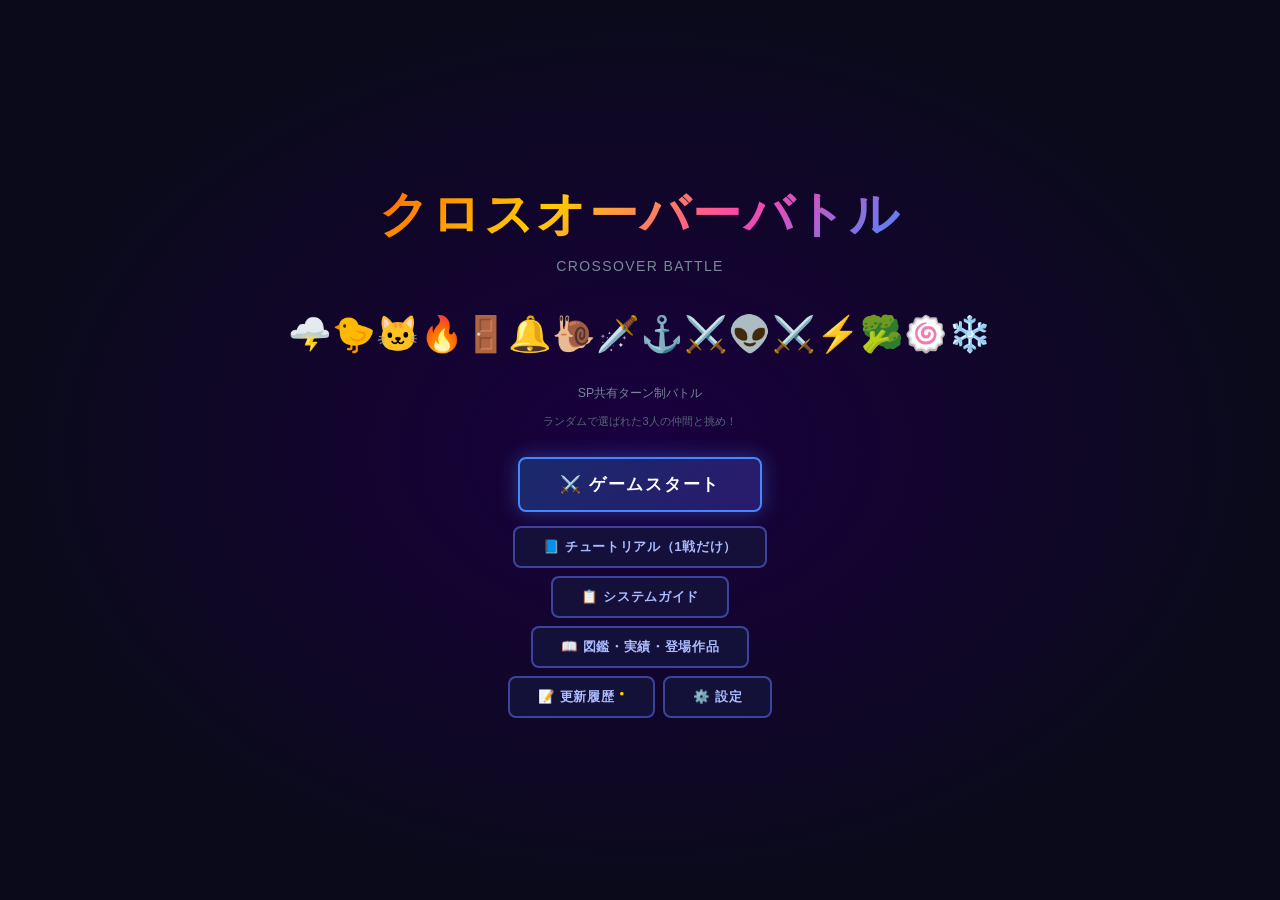
==== index.html @ d7d01c0c "タイトル画面に更新履歴を追加した アップデート内容を確認する手段がなかった。 スタート画面にボタンを増やしたくないという要望があったため、 更新履歴と設定を最後の1行に横並びで置いている。 縦に6段積" ====
<!DOCTYPE html>
<html lang="ja">
<head>
  <meta charset="UTF-8">
  <meta name="viewport" content="width=device-width, initial-scale=1.0">
  <title>クロスオーバーバトル</title>
  <link rel="stylesheet" href="style.css?v=25">
</head>
<body>

<!-- ============================================================
     TITLE SCREEN
     ============================================================ -->
<div id="title-screen" class="screen active">
  <div class="title-logo">クロスオーバーバトル</div>
  <div class="title-sub">CROSSOVER BATTLE</div>
  <div class="title-chars">🐉⚔️🍥👊🔮🧊⚡🔥🌙💜⭐🛡️🦋💀🐉🦵</div>
  <p style="color:#778899;margin-bottom:12px;font-size:0.88rem;">
    SP共有ターン制バトル
  </p>
  <p style="color:#556677;margin-bottom:28px;font-size:0.78rem;">
    ランダムで選ばれた3人の仲間と挑め！
  </p>
  <!-- 並び順は「上から読むと迷わない流れ」で決めている。
       遊ぶ → 分からなければ学ぶ → 遊んだ後に振り返る → 調整する。
       更新履歴と設定は最後の1行に横並びで置く。縦に積むとボタンが6段になって
       スタートボタンの存在感が薄れるため、頻度の低い2つだけ横に並べている。
       margin-top:14px はスタートボタンとの間だけを空けるためのもので、
       2番目のボタンに付ける（並べ替えるときは一緒に動かすこと） -->
  <button id="start-btn" class="btn-primary">⚔️ ゲームスタート</button>
  <button id="tutorial-btn" class="btn-secondary" style="margin-top:14px;">📘 チュートリアル（1戦だけ）</button>
  <button id="system-btn" class="btn-secondary" style="margin-top:8px;">📋 システムガイド</button>
  <button id="collection-btn" class="btn-secondary" style="margin-top:8px;">📖 図鑑・実績・登場作品</button>
  <div class="title-btn-row">
    <button id="patch-btn" class="btn-secondary">📝 更新履歴<span id="patch-new-dot" class="patch-new-dot" hidden>●</span></button>
    <button id="settings-btn" class="btn-secondary">⚙️ 設定</button>
  </div>
</div>

<!-- ============================================================
     SETTINGS SCREEN
     ============================================================ -->
<div id="settings-screen" class="screen">
  <div class="collection-header">
    <h1 class="collection-title">⚙️ 設定</h1>
    <button id="settings-back-btn" class="btn-secondary">← タイトルへ</button>
  </div>
  <div id="settings-content"></div>
</div>

<!-- ============================================================
     COLLECTION SCREEN
     ============================================================ -->
<div id="collection-screen" class="screen">
  <div class="collection-header">
    <h1 class="collection-title">📖 図鑑・実績・登場作品</h1>
    <div>
      <button id="collection-reset-btn" class="btn-secondary">🗑️ 進捗リセット</button>
      <button id="collection-back-btn" class="btn-secondary">← タイトルへ</button>
    </div>
  </div>
  <div class="collection-tabs">
    <button class="tab-btn active" data-tab="chars">👥 キャラ図鑑</button>
    <button class="tab-btn" data-tab="relics">💎 レリック図鑑</button>
    <button class="tab-btn" data-tab="achievements">🏆 実績</button>
    <button class="tab-btn" data-tab="origins">🎬 登場作品</button>
  </div>
  <div id="collection-content"></div>
</div>

<!-- 🎬登場作品は単独スクリーンをやめ、📖図鑑・実績の4つ目のタブへ移した
     （入口が2つあると迷うため）。描画は main.js の renderOriginsInto が担う -->

<!-- ============================================================
     BATTLE SCREEN — flex-row layout
     ============================================================ -->
<div id="battle-screen" class="screen">

  <!-- ============================================================
       Left: 参照情報パネル（📘システム / 💎レリック）
       サイドパネルはPCのみ。モバイルでは .battle-side を display:contents で
       箱ごと無かったことにし、💎/📖モーダルという従来の導線を使う
       ============================================================ -->
  <div id="side-left" class="battle-side">

    <!-- 📘システム（renderInfoSidebar が中身を描画）。
         項目数が固定なのでこちらを上に置き、位置を動かさない -->
    <div id="info-sidebar"></div>

    <!-- レリックは周回で増え続ける唯一のブロックなので最後に置く。
         上にあると増えるたびに📘📖を下へ押し下げてしまう。
         renderInfoSidebar で毎ターン作り直すと開閉状態が飛ぶので、
         外枠は静的に置いて中身(#relic-box-body)だけ差し替える -->
    <details id="relic-box" class="sidebar-dropdown" open>
      <summary class="sidebar-dropdown-title" id="relic-box-title">💎 所持レリック</summary>
      <div class="sidebar-dropdown-content" id="relic-box-body"></div>
    </details>

  </div><!-- /#side-left -->

  <!-- Center: main battle content -->
  <div class="battle-main">

    <!-- Top Bar -->
    <div class="battle-topbar">
      <div class="topbar-left">
        <div id="battle-num">⚔️ WAVE 1-1</div>
      </div>
      <div class="audio-controls">
        <button id="log-toggle-btn" class="mobile-tab-btn">📜 ログ</button>
        <button id="relic-modal-btn" class="mobile-tab-btn">💎 レリック</button>
        <button id="guide-modal-btn" class="mobile-tab-btn">📖 ガイド</button>
        <button id="settings-modal-btn" class="audio-btn">⚙️ 設定</button>
      </div>
    </div>

    <!-- 致死ダメージ警告バー -->
    <div id="lethal-warning"></div>

    <!-- Enemy Area -->
    <div id="enemy-area"></div>

    <!-- 敵味方の区切り帯。パーティSPをここに置いて縦スペースを節約している -->
    <div class="vs-divider">
      <span class="party-sp-label">🔋 SP</span>
      <div id="party-sp-gems"></div>
    </div>

    <!-- Ally Area -->
    <div id="ally-area"></div>

    <!-- Skill Panel -->
    <div id="skill-panel">
      <div class="waiting-msg">準備中...</div>
    </div>

  </div><!-- /.battle-main -->

  <!-- ============================================================
       Right: バトルログ専用パネル
       ログ行は左揃えなので、右に置くと文字の開始位置がフィールドに接する側に来る
       ============================================================ -->
  <div id="side-right" class="battle-side">

    <!-- 中身の #battle-log は ui.js / main.js から id 参照されているので名前を変えないこと。
         #log-box も main.js がモバイル表示時に open を立てるのに使っている -->
    <details id="log-box" class="sidebar-dropdown" open>
      <summary class="sidebar-dropdown-title">📜 バトルログ</summary>
      <div id="battle-log"></div>
    </details>

  </div><!-- /#side-right -->

  <!-- Skill animation overlay -->
  <div id="anim-overlay" class="anim-overlay"></div>

</div><!-- /#battle-screen -->

<!-- ============================================================
     RESULT OVERLAY (normal battle win/lose)
     ============================================================ -->
<div id="result-overlay">
  <div id="result-msg"></div>
  <div id="result-relic"></div>
  <button id="result-btn">次へ</button>
</div>

<!-- ============================================================
     BOSS INTRO OVERLAY
     ============================================================ -->
<div id="boss-intro-overlay">
  <div style="font-size:0.75rem;color:#666;letter-spacing:0.3em;">★ BOSS BATTLE ★</div>
  <div id="boss-intro-name"></div>
  <div id="boss-intro-quote"></div>
</div>

<!-- ============================================================
     BOSS VICTORY OVERLAY (after boss win — continue or title)
     ============================================================ -->
<div id="boss-victory-overlay"></div>

<!-- ============================================================
     SWAP OVERLAY (party swap between battles)
     ============================================================ -->
<div id="swap-overlay"></div>

<!-- ============================================================
     RELIC DROP OVERLAY
     ============================================================ -->
<div id="relic-overlay">
  <div class="relic-overlay-box">
    <div class="relic-overlay-title">✨ レリック入手！</div>
    <div class="relic-overlay-sub">1つ選んで持ち帰ろう</div>
    <div id="relic-choices" class="relic-choices"></div>
  </div>
</div>

<!-- ============================================================
     RELIC DISCARD OVERLAY
     ============================================================ -->
<div id="relic-discard-overlay">
  <div class="relic-overlay-box">
    <div class="relic-overlay-title">⚠️ レリックがいっぱい！</div>
    <div class="relic-overlay-sub">1つ手放すレリックを選んでください</div>
    <div id="relic-discard-choices" class="relic-discard-choices"></div>
  </div>
</div>

<!-- ============================================================
     ACHIEVEMENT NOTIFICATION OVERLAY
     ============================================================ -->
<div id="ach-notif-overlay">
  <div class="ach-notif-box">
    <div class="ach-notif-title">🏆 実績解除！</div>
    <div id="ach-notif-box"></div>
    <button id="ach-notif-ok" class="ach-notif-ok-btn">OK</button>
  </div>
</div>

<!-- ============================================================
     SYSTEM MODAL
     ============================================================ -->
<!-- 更新履歴。見た目はシステムガイドのモーダルを流用している -->
<div id="patch-modal" class="system-modal-overlay" style="display:none">
  <div class="system-modal-box">
    <button class="system-modal-close" id="patch-modal-close">✕</button>
    <h2 class="system-modal-title">📝 更新履歴</h2>
    <div id="patch-modal-body"></div>
  </div>
</div>

<div id="system-modal" class="system-modal-overlay" style="display:none">
  <div class="system-modal-box">
    <button class="system-modal-close" id="system-modal-close">✕</button>
    <h2 class="system-modal-title">📋 システムガイド</h2>

    <div class="system-tabs">
      <button class="sys-tab active" data-tab="flow">🗺️ ゲームの流れ</button>
      <button class="sys-tab" data-tab="role">⚔️ ロール</button>
      <button class="sys-tab" data-tab="status">📖 バフ・デバフ</button>
    </div>

    <div class="sys-panel active" id="sys-tab-flow">
      <div class="sys-flow-row">【雑魚戦×2 → ボス戦】の3waveが3セット</div>
      <div class="sys-rule-item">🎲 スタート時にランダムで3人の味方が選ばれる</div>
      <div class="sys-rule-item">🔁 SP共有のサイドターン制：味方全員が行動（行動順は自由） → 敵ターン を繰り返す</div>
      <div class="sys-rule-item">❤️ HPは戦闘後も引き継ぐ（1セット終了後全回復）</div>
      <div class="sys-rule-item">⚡ SPは戦闘開始時3にリセットされる</div>
      <div class="sys-rule-item">💎 レリック：<strong>雑魚戦の勝利時のみ</strong>入手。効果は全員に適用</div>
      <div class="sys-rule-item">👑 キャラ交代：1セット終了時に1人入れ替えられる。</div>
      <div class="sys-rule-item">⭐ シリーズボーナス：同一作品2人 → 攻撃+20%・被ダメ-10%<br> 　 　 　　　　　　　　　　3人全員 → 攻撃+40%・被ダメ-20%</div>
    </div>

    <div class="sys-panel" id="sys-tab-role">
      <div class="sys-role-item"><span class="sys-role-icon">⚔️</span><div><strong>アタッカー</strong><div class="sys-role-desc">敵を撃破したとき、そのターンもう一度行動できる</div></div></div>
      <div class="sys-role-item"><span class="sys-role-icon">💚</span><div><strong>サポーター</strong><div class="sys-role-desc">通常攻撃ヒット時にSPを2回復する</div></div></div>
      <div class="sys-role-item"><span class="sys-role-icon">🛡️</span><div><strong>タンク</strong><div class="sys-role-desc">常に敵の単体攻撃とデバフを引き付ける</div></div></div>
      <div class="sys-role-item"><span class="sys-role-icon">⚡</span><div><strong>ストライカー</strong><div class="sys-role-desc">初回ターンに先制で行動（SP消費ｰ2）する</div></div></div>
    </div>

    <div class="sys-panel" id="sys-tab-status">
      <div class="sys-status-grid">
        <div class="sys-status-item bad"><span>🔥</span><div><strong>燃焼</strong><span>毎ターン最大HP3%ダメージ</span></div></div>
        <div class="sys-status-item bad"><span>☠️</span><div><strong>毒</strong><span>毎ターン最大HP3%ダメージ</span></div></div>
        <div class="sys-status-item bad"><span>🖤</span><div><strong>呪い</strong><span>毎ターン最大HP3%ダメージ</span></div></div>
        <div class="sys-status-item bad"><span>💫</span><div><strong>気絶</strong><span>行動不能（ボスには無効）</span></div></div>
        <div class="sys-status-item bad"><span>⚡</span><div><strong>麻痺</strong><span>15%の確率で行動不能</span></div></div>
        <div class="sys-status-item bad"><span>🧊</span><div><strong>凍結</strong><span>15%の確率で行動不能</span></div></div>
        <div class="sys-status-item good"><span>⬆️攻</span><div><strong>攻撃UP</strong><span>攻撃力×1.3</span></div></div>
        <div class="sys-status-item bad"><span>⬇️攻</span><div><strong>攻撃DOWN</strong><span>攻撃力×0.7</span></div></div>
        <div class="sys-status-item good"><span>⬆️防</span><div><strong>防御UP</strong><span>被ダメ×0.7</span></div></div>
        <div class="sys-status-item bad"><span>⬇️防</span><div><strong>防御DOWN</strong><span>被ダメ×1.3</span></div></div>
        <div class="sys-status-item good"><span>💚</span><div><strong>リジェネ</strong><span>毎ターン最大HP10%回復</span></div></div>
        <div class="sys-status-item good"><span>🛡️</span><div><strong>シールド</strong><span>ダメージを肩代わりする追加HP</span></div></div>
      </div>
      <div class="sys-rule-item">🔄 <strong>攻撃UP↔攻撃DOWN</strong>、<strong>防御UP↔防御DOWN</strong> は互いに打ち消し合う。<br>片方が付いている状態で逆を受けると、元の効果は消えて後から受けた方だけが残る</div>
    </div>
  </div>
</div>

<!-- ============================================================
     SETTINGS MODAL — 戦闘中トップバーの⚙️から開く。
     中身は main.js の renderSettingsModal() が描画し、
     タイトル画面の設定スクリーンと同じ変数・同じ保存先を共用する
     ============================================================ -->
<div id="settings-modal" class="system-modal-overlay" style="display:none">
  <div class="system-modal-box">
    <button class="system-modal-close" id="settings-modal-close">✕</button>
    <h2 class="system-modal-title">⚙️ 設定</h2>
    <div id="settings-modal-body"></div>
  </div>
</div>

<!-- ============================================================
     RELIC MODAL — 戦闘中トップバーの💎から開く（スマホ用）。
     中身は UI.heldRelicsHtml() を情報サイドバーと共用して描画する
     ============================================================ -->
<div id="relic-modal" class="system-modal-overlay" style="display:none">
  <div class="system-modal-box">
    <button class="system-modal-close" id="relic-modal-close">✕</button>
    <h2 class="system-modal-title" id="relic-modal-title">💎 所持レリック</h2>
    <div id="relic-modal-body"></div>
  </div>
</div>

<!-- ============================================================
     CHARACTER DETAIL MODAL — 図鑑でキャラを押すと開く
     ============================================================ -->
<div id="char-modal" class="system-modal-overlay" style="display:none">
  <div class="system-modal-box">
    <button class="system-modal-close" id="char-modal-close">✕</button>
    <div id="char-modal-body"></div>
  </div>
</div>

<!-- Scripts (load order matters) -->
<script src="js/patchnotes.js?v=25"></script>
<script src="js/characters.js?v=25"></script>
<script src="js/passives.js?v=25"></script>
<script src="js/skills.js?v=25"></script>

<script src="js/audio.js?v=25"></script>
<script src="js/battle.js?v=25"></script>
<script src="js/ui.js?v=25"></script>
<script src="js/tutorial.js?v=25"></script>
<script src="js/relics.js?v=25"></script>
<script src="js/achievements.js?v=25"></script>
<script src="js/main.js?v=25"></script>
</body>
</html>
---- style.css ----
/* ============================================================
   GLOBAL RESET & VARIABLES
   ============================================================ */
*, *::before, *::after { box-sizing: border-box; margin: 0; padding: 0; }

:root {
  --bg-dark: #0a0a1a;
  --bg-panel: #12122a;
  --bg-card: #1a1a35;
  --border-glow: rgba(100, 120, 255, 0.4);
  --neon-blue: #4488ff;
  --neon-purple: #aa44ff;
  --neon-gold: #ffcc00;
  --neon-green: #44ffaa;
  --text-main: #ddeeff;
  --text-dim: #778899;
  --red: #ff3344;
  --orange: #ff8833;
  /* Webフォントは読み込まない（このゲームは外部リソース参照ゼロ。日本語Webフォントは
     数MB規模なので自己完結性と表示速度の両方を壊す）。システムフォントの並び順で解決する。
     フォールバックは「文字単位」で効くので、仮名を持たない Segoe UI を先頭に置いても
     仮名だけが後続の日本語フォントへ落ちる。その挙動を利用している。
     Windows=游ゴシックUI / Mac・iOS=ヒラギノ角ゴ / Android=Noto Sans JP。
     末尾の絵文字3つはキャラアイコン149個が全部絵文字であるため。♾️🫀 のような新しめの
     絵文字が文字フォント側のモノクロ字形で拾われるのを防ぐ。
     ※小さいラベル（最小0.52rem≒7px）が細くて読みにくければ
       'Yu Gothic UI' と 'Meiryo' の順序を入れ替えると元の見え方に戻る */
  --font: -apple-system, 'Segoe UI', 'Hiragino Sans', 'Hiragino Kaku Gothic ProN',
          'Noto Sans JP', 'Yu Gothic UI', 'Meiryo', sans-serif,
          'Segoe UI Emoji', 'Apple Color Emoji', 'Noto Color Emoji';

  /* PC版のUI倍率。バトル画面専用CSS（#battle-screen 〜 FLOATING NUMBERS）の
     寸法だけがこの値に連動する。他画面はモーダルやガチャカードが px 固定枠なので
     巻き込むと中身が溢れる。あえて範囲を切り離している */
  --ui-scale: 1;

  /* 戦闘フィールドの横幅（敵/味方エリアの外寸＝左右12pxのpadding込み）。
     敵エリア・味方エリア・スキルグリッド・キャラ選択グリッドがこの値を共有するので、
     どの画面幅でも縦のラインが揃う。

     下限の根拠: 敵は全分岐で最大3体（main.js の summonCap = 3）。最も広いのは
     最終決戦の [中ボス, 大ボス, 中ボス]。.boss-card が付くのは isBoss だけなので
     130 + gap16 + 155 + gap16 + 130 = 447px、エリアのpadding 24pxを足して471px。
     味方は 130×3 + gap14×2 + 24 = 442px。520pxなら約50pxの余裕がある */
  --field-max: calc(520px * var(--ui-scale));
}

/* #battle-screen は height:100vh + overflow:hidden なので、拡大しすぎると下端が切れる。
   バトル画面の自然高さは約720px。倍率Sで約720×Sになるため、幅だけでなく
   「高さ」も条件に入れて安全側に倒す。max-width:640px のモバイル指定とは条件が
   重ならないので、スマホ側は常に倍率1のまま */
@media (min-width: 1280px) and (min-height:  800px) { :root { --ui-scale: 1.10; } }
@media (min-width: 1600px) and (min-height:  900px) { :root { --ui-scale: 1.22; } }
@media (min-width: 1900px) and (min-height: 1000px) { :root { --ui-scale: 1.35; } }

/* 100vh は iOS Safari では「アドレスバーが隠れたときの高さ」を指すため、
   バーが出ている間は実際の表示領域より大きくなる。内容が収まっていても常に
   スクロール可能な状態になり、タップのたびにバーが出入りして画面が上下に飛ぶ。
   100dvh は「今まさに見えている高さ」なのでこれが起きない。
   dvh を知らない古いブラウザは2行目を無視して 100vh のまま動く */
html, body {
  width: 100%;
  min-height: 100vh;
  min-height: 100dvh;
  background: radial-gradient(ellipse at top, #1a0a3a 0%, #0a0a1a 60%);
  color: var(--text-main);
  font-family: var(--font);
  font-size: 14px;
  overflow-x: hidden;
}

/* ============================================================
   SCREENS
   ============================================================ */
.screen { display: none; min-height: 100vh; min-height: 100dvh; }
.screen.active { display: flex; flex-direction: column; }

/* ============================================================
   TITLE SCREEN
   ============================================================ */
#title-screen {
  align-items: center; justify-content: center; text-align: center;
  padding: 40px 20px;
  background: radial-gradient(ellipse at center, #1a0040 0%, #0a0a1a 70%);
  position: relative; overflow: hidden;
}

/* タイトル画面に浮かぶセリフ */
.title-quote {
  position: absolute; max-width: 320px; pointer-events: none; z-index: 1;
  font-size: 0.8rem; color: #8899bb; text-align: left; line-height: 1.5;
  opacity: 0; animation: titleQuoteFloat 6s ease-out forwards;
}
@keyframes titleQuoteFloat {
  0%   { opacity: 0; transform: translate(-50%, 20px); }
  15%  { opacity: 0.85; }
  70%  { opacity: 0.6; }
  100% { opacity: 0; transform: translate(-50%, -40px); }
}

.title-logo {
  font-size: clamp(2rem, 6vw, 3.5rem);
  font-weight: 900; letter-spacing: 0.05em;
  background: linear-gradient(135deg, #ff6600, #ffcc00, #ff44aa, #4488ff);
  -webkit-background-clip: text; -webkit-text-fill-color: transparent; background-clip: text;
  margin-bottom: 10px;
  animation: titlePulse 3s ease-in-out infinite;
}
@keyframes titlePulse { 0%, 100% { filter:brightness(1); } 50% { filter:brightness(1.4); } }

.title-sub { font-size:1rem; color:var(--text-dim); margin-bottom:40px; letter-spacing:0.1em; }
.title-chars { font-size:2.5rem; margin-bottom:30px; animation: floatChars 4s ease-in-out infinite; }
@keyframes floatChars { 0%, 100% { transform:translateY(0); } 50% { transform:translateY(-8px); } }

.btn-primary {
  padding: 14px 40px; font-size: 1.2rem; font-weight: 700;
  border: 2px solid var(--neon-blue);
  background: linear-gradient(135deg, #1a2a6c, #2a1a6c);
  color: #fff; border-radius: 8px; cursor: pointer; letter-spacing: 0.1em;
  transition: all 0.2s; box-shadow: 0 0 20px rgba(68,136,255,0.4);
}
.btn-primary:hover {
  background: linear-gradient(135deg, #2a3a8c, #3a2a8c);
  box-shadow: 0 0 30px rgba(68,136,255,0.7); transform: scale(1.05);
}

/* ============================================================
   BATTLE SCREEN — flex-row with sidebar
   ============================================================ */
#battle-screen {
  flex-direction: row !important;
  background: radial-gradient(ellipse at top, #120a2a 0%, #0a0a18 70%);
  height: 100vh;
  height: 100dvh;   /* html,body と同じ理由。PCでは 100vh と同値 */
  align-items: stretch;
  overflow: hidden;
  /* 1920px級のモニタでは横が余りすぎる。パーティは3人固定・敵も最大3〜4体なので
     カード幅の合計は約564pxにしかならず、1441pxの中で6割が空いてしまう。
     画面全体に上限を掛け、余った左右は body の背景として残す（レターボックス）。
     倍率と違って固定値でよい: 2560px級でも左右の帯が増えるだけで中身は変わらない。
     1440px以下では上限に当たらないので何も起きない。
     内訳(倍率1.35): 左パネル344 + .battle-main 749 + 右パネル344 + border2 = 1440。
     フィールド702pxが .battle-main の94%を占める */
  max-width: 1440px;
  margin-inline: auto;
}

/* Left: main battle content */
.battle-main {
  flex: 1;
  min-width: 0;
  display: flex;
  flex-direction: column;
  overflow: hidden;
  position: relative;
}

/* Top bar inside .battle-main */
.battle-topbar {
  display: flex; align-items: center; justify-content: space-between;
  padding: calc(8px * var(--ui-scale)) calc(14px * var(--ui-scale));
  background: rgba(0,0,0,0.5);
  border-bottom: 1px solid var(--border-glow);
  flex-shrink: 0;
}

.topbar-left { display:flex; flex-direction:row; align-items:baseline; gap:10px; }
#battle-num { font-size:calc(0.95rem * var(--ui-scale)); font-weight:700; color:var(--neon-gold); letter-spacing:0.08em; }
.audio-controls { display:flex; gap:6px; }
.audio-btn {
  padding:4px 8px; font-size:calc(0.72rem * var(--ui-scale));
  background:rgba(255,255,255,0.08); border:1px solid rgba(255,255,255,0.2);
  color:var(--text-main); border-radius:4px; cursor:pointer; transition:all 0.15s;
}
.audio-btn:hover { background:rgba(255,255,255,0.15); }

/* VS divider */
/* 敵味方の区切り帯。パーティSPを同居させて専用行を廃止している（縦スペース節約）。
   ui.js の showTurnChangeBanner がこの要素の位置を基準にバナーを出す */
.vs-divider {
  display:flex; align-items:center; justify-content:center;
  gap:10px;
  padding:3px 8px;
  border-top:1px solid rgba(255,255,255,0.04);
  border-bottom:1px solid rgba(255,255,255,0.04);
  flex-shrink: 0;
}

/* ---- Enemy Area ---- */
#enemy-area {
  display:flex; justify-content:center; align-items:flex-end;
  /* 敵は最大3体なので通常は1段だが、狭い画面で折り返した場合に上段の吹き出しが
     下段のカードへ食い込まないよう、行方向の間隔で吹き出しの高さ分を確保する */
  /* 下余白は行動予告の吹き出し用。吹き出しは
     技名14.1px + 詳細14.1px + padding8px + border2px = 約38px、
     カード下端から10px離すので必要なのは約48px。52pxで4px余裕を持たせる。
     この数字は倍率1.0のときの実測。吹き出しの中身も --ui-scale で一緒に伸びるので、
     下余白にも同じ倍率を掛けて比率を保つ */
  gap:calc(56px * var(--ui-scale)) calc(16px * var(--ui-scale));
  padding:calc(8px * var(--ui-scale)) calc(12px * var(--ui-scale)) calc(52px * var(--ui-scale));
  min-height:calc(140px * var(--ui-scale)); flex-wrap:wrap;
  /* スキルパネルと同じ幅に揃える。align-self:center を併用しないと
     縦フレックスの stretch で親幅いっぱいに伸びて max-width が中央寄せに効かない */
  width:100%; max-width:var(--field-max); align-self:center;
  /* flex-grow は付けないこと。付けるとスキルパネルの高さが変わるたびに
     空きスペースの取り分が動き、敵カードも味方カードも上下に揺れる。
     スキルの効果チップは最大5個あり、複雑な技ほどボタンが高くなるため
     パネルの高さは技によって100px以上変わる。
     余りは #skill-panel の margin-top:auto で「カードより下」の1箇所に集約する。
     flex-shrink:0 は必ず残すこと。縮小を許すと画面が低いときに
     #battle-screen の overflow:hidden でカード下端が切れる */
  flex-shrink:0;
}

/* ---- Ally Area ---- */
#ally-area {
  display:flex; justify-content:center; align-items:flex-start;
  gap:calc(14px * var(--ui-scale));
  padding:calc(8px * var(--ui-scale)) calc(12px * var(--ui-scale)) calc(6px * var(--ui-scale));
  flex-wrap:wrap;
  flex-shrink:0;  /* #enemy-area と同じ理由（flex-grow は付けない） */
  width:100%; max-width:var(--field-max); align-self:center;  /* #enemy-area と同じ理由 */
}

/* ---- Turn Order Badge ---- */
.turn-order-badge {
  position: absolute;
  top: 4px; left: 4px;
  width: calc(20px * var(--ui-scale)); height: calc(20px * var(--ui-scale));
  border-radius: 50%;
  background: rgba(40,80,200,0.9);
  color: #fff;
  font-size: calc(0.65rem * var(--ui-scale)); font-weight: 700;
  display: flex; align-items: center; justify-content: center;
  z-index: 5;
  box-shadow: 0 1px 5px rgba(0,0,0,0.6);
  pointer-events: none;
}
.turn-order-badge.badge-now {
  background: var(--neon-gold);
  color: #111;
  font-size: calc(0.75rem * var(--ui-scale));
}

/* ---- Character Cards ---- */
.char-card {
  background: var(--bg-card);
  border: 2px solid transparent;
  border-radius: 10px;
  padding: calc(10px * var(--ui-scale)) calc(8px * var(--ui-scale)) calc(7px * var(--ui-scale));
  text-align: center;
  width: calc(130px * var(--ui-scale));
  position: relative;
  transition: all 0.2s;
  overflow: hidden;
}
.char-card::before {
  content: '';
  position: absolute; inset: 0;
  background: linear-gradient(180deg, var(--char-color, #888) 0%, transparent 40%);
  opacity: 0.06; pointer-events: none;
}
.ally-card  { border-color: rgba(68,136,255,0.3); }
.enemy-card { border-color: rgba(255,50,50,0.3); }
.boss-card  {
  border-color: rgba(200,0,200,0.6);
  box-shadow: 0 0 18px rgba(200,0,200,0.3);
  width: calc(155px * var(--ui-scale));
}
.boss-card .char-emoji { font-size:calc(2.8rem * var(--ui-scale)); }

/* 敵の死体カード畳み（撃破演出後にフェードアウトして幅を詰める） */
.char-card.corpse-collapsed {
  opacity: 0;
  transition: opacity 0.5s ease;
}

.char-card.selectable-ally {
  border-color: rgba(80,200,255,0.3);
  cursor: pointer;
  animation: selectPulse 0.8s ease-in-out infinite alternate;
}
.char-card.selectable-ally:hover {
  border-color: rgba(80,200,255,0.7);
  box-shadow: 0 0 10px rgba(80,180,255,0.4);
  transform: translateY(-2px);
}
@keyframes selectPulse {
  from { box-shadow: 0 0 2px rgba(80,200,255,0.1); }
  to   { box-shadow: 0 0 8px rgba(80,200,255,0.3); }
}
.char-card.active-actor {
  border-color: #ffaa00 !important;
  box-shadow: 0 0 18px rgba(255,160,0,0.85), 0 0 6px rgba(255,200,80,0.6);
  animation: activeActorPulse 1s ease-in-out infinite alternate;
}
@keyframes activeActorPulse {
  from { box-shadow: 0 0 12px rgba(255,140,0,0.6), 0 0 4px rgba(255,200,80,0.4); }
  to   { box-shadow: 0 0 28px rgba(255,160,0,1),   0 0 10px rgba(255,220,80,0.8); }
}

/* 行動中のキャラを目立たせるため、それ以外の味方カードを少し縮める。
   transform はレイアウト上の占有サイズを変えないので隣のカードは1pxも動かない。
   GPU合成なので再描画も起きず、スマホでも負荷にならない（メディアクエリの外に
   置いているのでPC・スマホ両方に効く）。

   :has() で「行動中のカードが居るときだけ」に限定している。これが無いと
   敵ターン中など active-actor が誰も居ない場面で全員が縮んでしまう。
   transform-origin を top にするのは #ally-area が align-items:flex-start で
   上揃えだから。center だと縮んだカードの上端だけ下がって不揃いに見える */
#ally-area:has(.active-actor) .char-card:not(.active-actor) {
  transform: scale(0.92);
  transform-origin: top center;
}
/* 上のルールは #ally-area のぶん詳細度が (1,3,0) で、
   .char-card.selectable-ally:hover の (0,3,0) より強い。transform は単一プロパティなので
   勝ったほうが丸ごと置き換わり、放っておくとホバー時の浮き上がりが消えてしまう。
   縮小を保ったまま translateY を復活させるため、ここで両方を書き直す */
#ally-area:has(.active-actor) .char-card.selectable-ally:not(.active-actor):hover {
  transform: scale(0.92) translateY(-2px);
  transform-origin: top center;
}
/* 全体攻撃の対象表示: カードの上に半透明で重ねるオーバーレイ */
#enemy-area, #ally-area { position: relative; }
.aoe-overlay {
  position: absolute; inset: 0; z-index: 5;
  display: flex; align-items: center; justify-content: center;
  background: rgba(255, 50, 50, 0.10);
  border-radius: 10px;
  font-size: calc(1.8rem * var(--ui-scale)); font-weight: 900; letter-spacing: 0.25em;
  color: rgba(255, 90, 90, 0.6);
  text-shadow: 0 0 12px rgba(255, 50, 50, 0.4);
  pointer-events: none; /* カードのクリック（発動確定）を邪魔しない */
  animation: targetPulse 0.5s ease-in-out infinite alternate;
}
.aoe-overlay-ally {
  background: rgba(68, 255, 170, 0.10);
  color: rgba(80, 230, 160, 0.6);
  animation: allyTargetPulse 0.5s ease-in-out infinite alternate;
}

/* 対象選択中の推定ダメージ。HPバーの右端から「これから削れる分」を帯で重ね、
   数字はバーの直下に右寄せで出す。カードの絵を隠さずに残りHPが直感的に分かる。
   .bar は overflow:hidden なので帯だけを中に入れ、数字は .bar-wrap 側に置いている */
.dmg-slice {
  position: absolute; top: 0; height: 100%;
  border-radius: 3px; pointer-events: none;
  background: repeating-linear-gradient(135deg,
    rgba(255,70,70,0.95) 0 3px, rgba(150,20,20,0.95) 3px 6px);
  animation: dmgSliceBreathe 1.3s ease-in-out infinite alternate;
}
.dmg-slice-lethal {
  background: repeating-linear-gradient(135deg,
    rgba(255,240,120,0.98) 0 3px, rgba(255,90,40,0.98) 3px 6px);
}
@keyframes dmgSliceBreathe { from { opacity: 0.55; } to { opacity: 1; } }

/* ❤️HP行の中に差し込む行内スパン。別行にするとカードが高くなって
   フィールドの縦幅が固定なぶんレイアウトが崩れるので、既存の行に同居させている */
.dmg-num {
  margin-left: 3px; font-weight: 900; color: #ff9a9a;
  text-shadow: 0 0 calc(5px * var(--ui-scale)) rgba(255,40,40,0.55);
  animation: dmgNumBreathe 1.3s ease-in-out infinite alternate;
}
/* 撃破できるときは色を変える。数字を読まなくても「落とせる」と分かるのが狙い */
.dmg-num-lethal { color: #ffe680; text-shadow: 0 0 calc(6px * var(--ui-scale)) rgba(255,150,0,0.85); }

/* ---- 更新履歴 ---- */
/* 更新履歴と設定を最後の1行に横並びで置く。縦に6段積むとスタートボタンが埋もれるため。
   幅の狭い端末で入りきらない場合に備えて折り返しを許可している */
.title-btn-row {
  display: flex; gap: 8px; margin-top: 8px;
  justify-content: center; flex-wrap: wrap;
}
.patch-new-dot { color: var(--neon-gold); margin-left: 5px; font-size: 0.6rem; vertical-align: super; }

.pt-release { margin-bottom: 16px; }
.pt-head { display: flex; align-items: baseline; gap: 8px; margin-bottom: 6px;
  border-bottom: 1px solid rgba(100,120,255,0.25); padding-bottom: 3px; }
.pt-ver  { font-size: 1rem; font-weight: 900; color: var(--neon-gold); }
.pt-date { font-size: 0.72rem; color: var(--text-dim); }
.pt-item { display: flex; gap: 7px; align-items: flex-start; margin: 5px 0; }
.pt-text { font-size: 0.8rem; line-height: 1.55; color: var(--text-main); }
/* 種別の色分け。幅を固定して行頭を揃える */
.pt-tag {
  flex: 0 0 auto; width: 3.4em; text-align: center;
  font-size: 0.66rem; font-weight: 700; line-height: 1.7;
  border-radius: 3px; margin-top: 1px;
}
.pt-add     { background: rgba(68,255,170,0.18); color: #7dffb0; }
.pt-balance { background: rgba(255,204,0,0.18);  color: #ffd84d; }
.pt-ui      { background: rgba(68,136,255,0.18); color: #8ab6ff; }
.pt-fix     { background: rgba(255,90,90,0.18);  color: #ff9a9a; }

/* ---- 確定加入（図鑑） ---- */
.cm-pin {
  background: rgba(40, 34, 12, 0.5);
  border: 1px solid rgba(255, 204, 0, 0.35);
  border-radius: 6px; padding: 8px 10px; margin-top: 4px;
}
.cm-pin-on { border-color: rgba(255, 204, 0, 0.9); background: rgba(60, 50, 10, 0.6); }
.cm-pin-note { font-size: 0.78rem; color: var(--text-main); line-height: 1.5; }
.cm-pin-note b { color: var(--neon-gold); }
.cm-pin-progress { font-size: 0.82rem; font-weight: 700; color: var(--neon-gold); margin-top: 5px; }
.cm-pin-btn { margin-top: 8px; width: 100%; }

/* 味方側。回復は緑、シールドは紫で、既存の .hp-fill / .shield-fill と色を揃えている */
.heal-slice, .shield-slice {
  position: absolute; top: 0; height: 100%;
  border-radius: 3px; pointer-events: none;
  animation: dmgSliceBreathe 1.3s ease-in-out infinite alternate;
}
.heal-slice {
  background: repeating-linear-gradient(135deg,
    rgba(90,255,160,0.95) 0 3px, rgba(20,150,80,0.95) 3px 6px);
}
.shield-slice {
  background: repeating-linear-gradient(135deg,
    rgba(200,140,255,0.95) 0 3px, rgba(110,50,180,0.95) 3px 6px);
}
.heal-num, .shield-num {
  margin-left: 3px; font-weight: 900;
  animation: dmgNumBreathe 1.3s ease-in-out infinite alternate;
}
.heal-num   { color: #7dffb0; text-shadow: 0 0 calc(5px * var(--ui-scale)) rgba(40,255,140,0.5); }
.shield-num { color: #d9a6ff; text-shadow: 0 0 calc(5px * var(--ui-scale)) rgba(180,100,255,0.5); }
@keyframes dmgNumBreathe { from { opacity: 0.7; } to { opacity: 1; } }

.char-card.targetable {
  border-color: var(--red) !important;
  cursor: crosshair;
  animation: targetPulse 0.5s ease-in-out infinite alternate;
}
@keyframes targetPulse {
  from { box-shadow: 0 0 6px rgba(255,50,50,0.4); }
  to   { box-shadow: 0 0 18px rgba(255,50,50,0.9); }
}
.char-card.hit-flash { animation: hitFlash 0.22s ease-out; }
@keyframes hitFlash {
  0%   { background-color: rgba(255, 60, 60, 0.35); }
  30%  { background-color: rgba(255, 60, 60, 0.35); }
  100% { background-color: rgba(255, 60, 60, 0); }
}
.char-card.shield-flash { animation: shieldFlash 0.9s ease; }
@keyframes shieldFlash {
  0%   { box-shadow: 0 0 0 0px rgba(68,102,136,0); }
  35%  { box-shadow: 0 0 0 12px rgba(68,102,136,0.95), 0 0 24px rgba(68,102,136,0.6); }
  100% { box-shadow: 0 0 0 0px rgba(68,102,136,0); }
}
.char-card.support-on-action {
  animation: supportOnActionPulse 1.0s ease-in-out infinite alternate !important;
}
@keyframes supportOnActionPulse {
  from { box-shadow: 0 0 6px rgba(40,180,80,0.3); }
  to   { box-shadow: 0 0 24px rgba(40,180,80,0.9), 0 0 8px rgba(40,180,80,0.5) inset; }
}
.char-card[draggable="true"] { cursor: grab; }
.char-card[draggable="true"]:active { cursor: grabbing; }
.char-card.dragging  { opacity: 0.35; }
.char-card.drag-over { outline: 2px dashed rgba(255,255,255,0.75); outline-offset: 3px; }

.guard-overlay {
  display: none;
  position: absolute;
  inset: 0;
  flex-direction: column;
  align-items: center;
  justify-content: center;
  pointer-events: none;
  z-index: 6;
  background: rgba(30, 60, 120, 0.30);
  border-radius: 9px;
  font-size: calc(5rem * var(--ui-scale));
  line-height: 1;
}
.guard-overlay::after {
  content: '防御中';
  font-size: calc(0.55rem * var(--ui-scale));
  color: rgba(180,210,255,0.9);
  margin-top: 4px;
  letter-spacing: 0.05em;
}
.guard-overlay.active {
  display: flex;
  animation: guardOverlayPulse 1.6s ease-in-out infinite;
}
@keyframes guardOverlayPulse {
  0%, 100% { opacity: 0.5; }
  50%       { opacity: 0.85; }
}


/* 行動済み: 中身だけ暗くする（色味は残す）。✔バッジは明るいまま重ねる */
.char-card.ally-acted > * { opacity:0.55; filter:brightness(0.7); transition:opacity 0.3s, filter 0.3s; }
.char-card.ally-waiting > * { opacity:0.55; filter:brightness(0.7); transition:opacity 0.3s, filter 0.3s; }
.char-card.ally-acted::after {
  content:'✔'; position:absolute; top:3px; right:6px; z-index:2;
  font-size:calc(0.9rem * var(--ui-scale)); font-weight:900; color:#66dd88;
  text-shadow:0 0 6px rgba(0,0,0,0.8);
}
/* 死亡: 中身は完全グレースケール。💀バッジは明るいまま重ねる */
.char-card.defeated > * { opacity:0.35; filter:grayscale(1) brightness(0.7); }
.char-card.defeated::after {
  content:'💀'; position:absolute; top:3px; right:6px; z-index:2; font-size:calc(1.0rem * var(--ui-scale));
}
.char-card.defeated-flash { animation: defeatedFlash 0.5s ease; }
@keyframes defeatedFlash {
  0%   { background-color:var(--bg-card); transform:scale(1); }
  50%  { background-color:rgba(255,50,50,0.6); transform:scale(1.05); }
  100% { background-color:var(--bg-card); transform:scale(1); }
}
.char-passive.passive-flash { animation: passiveFlash 0.7s ease-in-out 1; }
@keyframes passiveFlash {
  0%, 100% { box-shadow: 0 0 0px rgba(100,255,180,0); background: rgba(40,60,120,0.35); }
  50%       { box-shadow: 0 0 10px rgba(100,255,180,0.9), 0 0 4px rgba(100,255,180,0.5) inset; background: rgba(100,255,180,0.18); }
}
.char-card.relic-flash { animation: relicFlash 0.5s ease-out; }
@keyframes relicFlash {
  0%   { box-shadow: 0 0 0px rgba(255,200,50,0); }
  40%  { box-shadow: 0 0 18px rgba(255,200,50,0.9), 0 0 6px rgba(255,200,50,0.4) inset; }
  100% { box-shadow: 0 0 0px rgba(255,200,50,0); }
}
.char-card.extra-turn-flash    { animation: flashAttacker 0.6s ease-out 2; }
.char-card.support-sp-flash    { animation: flashSupport  0.6s ease-out 2; }
.char-card.tank-block-flash    { animation: flashTank     0.6s ease-out 2; }
.char-card.striker-start-flash { animation: flashStriker  0.6s ease-out 2; }
@keyframes flashAttacker {
  0%   { box-shadow: 0 0 0px  rgba(255,100,50,0); }
  25%  { box-shadow: 0 0 40px rgba(255,100,50,1), 0 0 0 3px rgba(255,100,50,0.9), 0 0 14px rgba(255,100,50,0.6) inset; }
  100% { box-shadow: 0 0 0px  rgba(255,100,50,0); }
}
@keyframes flashSupport {
  0%   { box-shadow: 0 0 0px  rgba(60,200,100,0); }
  25%  { box-shadow: 0 0 40px rgba(60,200,100,1), 0 0 0 3px rgba(60,200,100,0.9), 0 0 14px rgba(60,200,100,0.6) inset; }
  100% { box-shadow: 0 0 0px  rgba(60,200,100,0); }
}
@keyframes flashTank {
  0%   { box-shadow: 0 0 0px  rgba(80,130,255,0); }
  25%  { box-shadow: 0 0 40px rgba(80,130,255,1), 0 0 0 3px rgba(80,130,255,0.9), 0 0 14px rgba(80,130,255,0.6) inset; }
  100% { box-shadow: 0 0 0px  rgba(80,130,255,0); }
}
@keyframes flashStriker {
  0%   { box-shadow: 0 0 0px  rgba(255,204,0,0); }
  25%  { box-shadow: 0 0 40px rgba(255,204,0,1), 0 0 0 3px rgba(255,204,0,0.9), 0 0 14px rgba(255,204,0,0.6) inset; }
  100% { box-shadow: 0 0 0px  rgba(255,204,0,0); }
}
.char-card.revive-flash { animation: reviveFlash 1.4s ease-out forwards; }
@keyframes reviveFlash {
  0%   { box-shadow: 0 0 0px rgba(255,255,150,0); filter: brightness(1); }
  15%  { box-shadow: 0 0 60px rgba(255,255,150,1); filter: brightness(3); }
  45%  { box-shadow: 0 0 30px rgba(255,220,100,0.7); filter: brightness(1.8); }
  100% { box-shadow: 0 0 0px rgba(255,255,150,0); filter: brightness(1); }
}
.char-card.striker-extra-flash { animation: strikerExtraPulse 0.7s ease-in-out infinite; }
@keyframes strikerExtraPulse {
  0%, 100% { box-shadow: 0 0 4px rgba(255,204,0,0.3); border-color: #ffcc00; }
  50%       { box-shadow: 0 0 28px rgba(255,204,0,1), 0 0 10px rgba(255,204,0,0.6) inset; border-color: #ffe066; }
}
.orig-sp-cost { opacity: 0.5; font-size: 0.8em; text-decoration: line-through; margin-left: 2px; }
.char-card.sp-discount-glow { animation: spDiscountPulse 0.7s ease-in-out infinite; }
@keyframes spDiscountPulse {
  0%, 100% { box-shadow: 0 0 4px rgba(255,204,0,0.3); border-color: #ffcc00; }
  50%       { box-shadow: 0 0 28px rgba(255,204,0,1), 0 0 10px rgba(255,204,0,0.6) inset; border-color: #ffe066; }
}

/* 攻撃UP/DOWN パーティクル矢印 */

/* Top badges row */
.card-top-badges {
  display:flex; flex-wrap:wrap; justify-content:center; gap:2px; margin-bottom:4px; min-height:calc(18px * var(--ui-scale));
}

/* Role badges */
.boss-badge { background: #7b2fbe; }
.role-badge {
  font-size:calc(0.58rem * var(--ui-scale)); padding:1px 5px; border-radius:3px;
  color:#fff; font-weight:700; letter-spacing:0.02em;
  white-space:nowrap; display:inline-block;
}
.role-badge.extra-turn-flash,
.role-badge.support-sp-flash,
.role-badge.tank-block-flash,
.role-badge.striker-start-flash { animation: roleBadgePop 0.55s ease-out forwards; }
@keyframes roleBadgePop {
  0%   { transform: scale(1);   opacity: 1; }
  100% { transform: scale(1.8); opacity: 0; }
}

/* Element badges */
.elem-badge {
  font-size:calc(0.58rem * var(--ui-scale)); padding:1px 5px; border-radius:3px;
  color:#fff; font-weight:700; letter-spacing:0.02em;
  white-space:nowrap; display:inline-block;
}

.char-emoji { font-size:calc(2rem * var(--ui-scale)); line-height:1; margin-bottom:2px; }
/* シリーズボーナス発動中は絵文字を光らせる。作品名の発光だけだと
   「作品名・レア度を省略」ONのときに見えなくなるため。
   絵文字はカラー文字なので text-shadow では光らず、drop-shadow を使う。
   filter のアニメーションは再描画を伴うが、対象は最大3枚かつボーナス発動中のみ。
   省電力モードでは animation を止め、下の静的な filter だけが残る */
.series-bonus-active .char-emoji {
  filter: drop-shadow(0 0 4px rgba(255,220,80,0.95))
          drop-shadow(0 0 10px rgba(255,190,40,0.7));
  animation: seriesBonusEmojiPulse 2.2s ease-in-out infinite alternate;
}
@keyframes seriesBonusEmojiPulse {
  from { filter: drop-shadow(0 0 2px rgba(255,220,80,0.5)); }
  to   { filter: drop-shadow(0 0 6px rgba(255,220,80,1))
                 drop-shadow(0 0 14px rgba(255,190,40,0.85)); }
}
.char-name  { font-size:calc(0.68rem * var(--ui-scale)); font-weight:700; margin-bottom:2px; white-space:nowrap; overflow:hidden; text-overflow:ellipsis; }

/* ---- ロールを名前と合体表示（設定でON/OFF、main.js が body に付与） ----
   名前行にロールアイコンを入れ、背景をロールカラーにする。
   キャラの絵文字（.char-emoji）はそのまま残る */
.char-name-role-icon { display: none; margin-right: 2px; }

body.merge-role-name .char-name-role-icon { display: inline; }
body.merge-role-name .char-name {
  background: var(--role-color, transparent);
  color: #fff;
  /* ストライカーの #ddaa00（黄）に白文字だとコントラストが足りないため縁取りする */
  text-shadow: 0 1px 2px rgba(0,0,0,0.75);
  border-radius: 3px;
  padding: 1px 4px;
}
/* ロールも👑ボスも名前チップへ移したので、バッジ行は全カードまとめて畳む（18px+4px） */
body.merge-role-name .card-top-badges { display: none; }

/* 名前チップはキャラ絵文字の上に置く（見出しとして読みやすい）。
   DOM順は変えず flex の order で入れ替えるので、OFF時は従来の並びに戻る。
   ボスの👑バッジはさらに上に残す */
body.merge-role-name .char-card { display: flex; flex-direction: column; }
body.merge-role-name .card-top-badges { order: -2; }
body.merge-role-name .char-name      { order: -1; }

/* Character info rows (origin, rarity, gender/job) */
.char-info-row {
  display: flex; align-items: center; gap: 4px;
  margin-bottom: 1px; justify-content: center;
}
.char-rarity { font-size: calc(0.58rem * var(--ui-scale)); font-weight: 700; letter-spacing: 0.02em; }
.char-gender-job { font-size: calc(0.52rem * var(--ui-scale)); color: var(--text-dim); white-space: nowrap; }
.char-origin-row {
  font-size: calc(0.52rem * var(--ui-scale)); color: #99aadd; text-align: center;
  white-space: nowrap; overflow: hidden; text-overflow: ellipsis;
  margin-bottom: 3px;
}
/* 設定「カードに作品名・レア度を表示」OFF時（main.js が body に付与）。
   バトルカードのみ対象で、図鑑や交代画面の表示は残す */
body.hide-card-info .char-card .char-info-row,
body.hide-card-info .char-card .char-origin-row { display: none; }

/* HPバー（棒グラフ）だけを消す。数値の .bar-value は残すので
   「❤️12/80」と盾の「🛡️5」でHPは把握できる */
body.hide-hp-bar .char-card .bar-wrap { display: none; }

/* ============================================================
   TUTORIAL — 初回戦闘のスポットライト案内
   既存の最大 z-index は 9999 なので、それより上に積む
   ============================================================ */
/* 背後への操作を全部受け止める受け皿。自身は透明で、暗さは .tut-spot が作る */
.tut-root {
  position: fixed; inset: 0; z-index: 10000;
}
/* 巨大な box-shadow で「この矩形の外側だけ」を暗くする。
   SVGマスクを使わずに切り抜きを作れるうえ、中は実画面がそのまま見える。
   pointer-events:none にしないと、切り抜き部分だけ .tut-root の受け止めが効かなくなる */
.tut-spot {
  position: fixed;
  border-radius: 10px;
  box-shadow: 0 0 0 9999px rgba(0, 0, 0, 0.78);
  border: 2px solid rgba(120, 200, 255, 0.9);
  pointer-events: none;
  transition: top 0.28s ease, left 0.28s ease, width 0.28s ease, height 0.28s ease;
}
.tut-bubble {
  position: fixed; z-index: 10001;
  width: min(340px, calc(100vw - 24px));
  padding: calc(12px * var(--ui-scale)) calc(14px * var(--ui-scale));
  background: linear-gradient(180deg, #16203a 0%, #0d1424 100%);
  border: 1px solid rgba(120, 200, 255, 0.5);
  border-radius: 10px;
  box-shadow: 0 8px 28px rgba(0, 0, 0, 0.7);
  transition: top 0.28s ease, left 0.28s ease;
}
.tut-step {
  font-size: calc(0.62rem * var(--ui-scale));
  color: var(--text-dim); letter-spacing: 0.08em; margin-bottom: 2px;
}
.tut-title {
  font-size: calc(0.92rem * var(--ui-scale));
  font-weight: 700; color: #9fd8ff; margin-bottom: calc(6px * var(--ui-scale));
}
.tut-body {
  font-size: calc(0.76rem * var(--ui-scale));
  color: var(--text-main); line-height: 1.7;
}
.tut-body strong { color: #ffe600; }
/* ロール一覧。1行1ロールで詰めて、吹き出しが縦に伸びすぎないようにする */
.tut-roles { margin-top: calc(6px * var(--ui-scale)); }
.tut-roles > div {
  font-size: calc(0.72rem * var(--ui-scale));
  line-height: 1.5;
  padding: calc(3px * var(--ui-scale)) 0;
  border-top: 1px solid rgba(255,255,255,0.08);
}
.tut-roles > div:first-child { border-top: none; }
.tut-roles b { color: #9fd8ff; margin-right: 6px; }
.tut-actions {
  display: flex; justify-content: flex-end; gap: 8px;
  margin-top: calc(10px * var(--ui-scale));
}
.tut-actions button {
  padding: calc(5px * var(--ui-scale)) calc(14px * var(--ui-scale));
  font-size: calc(0.74rem * var(--ui-scale));
  border-radius: 5px; cursor: pointer; transition: all 0.15s;
}
.tut-skip {
  background: transparent; border: 1px solid rgba(255,255,255,0.25); color: var(--text-dim);
}
.tut-skip:hover { background: rgba(255,255,255,0.08); color: var(--text-main); }
.tut-next {
  background: rgba(80,160,255,0.9); border: 1px solid rgba(140,200,255,0.9);
  color: #fff; font-weight: 700;
}
.tut-next:hover { background: rgba(110,185,255,1); }

/* 省電力モードでは移動アニメを切る（既存の方針に合わせる。案内自体は動く） */
body.low-power .tut-spot,
body.low-power .tut-bubble { transition: none; }

/* 設定「〇〇のターン！を表示」OFF時。
   同じ .skill-header を使う「誰を動かす？」は消さないため専用クラスで絞る */
body.hide-turn-header .actor-turn-header { display: none; }

/* ============================================================
   省電力モード（設定でON、またはOSの「視差を減らす」設定）
   box-shadow / filter を動かす装飾アニメは毎フレーム再描画が走り、
   スマホでは発熱と電池消費の主因になる。装飾目的のものだけ止め、
   ダメージ表示や被弾フラッシュなど一回限りの演出は残す
   ============================================================ */
body.low-power .sp-seg.on::after,
body.low-power .char-card.selectable-ally,
body.low-power .char-card.active-actor,
body.low-power .char-card.targetable,
body.low-power .char-card.support-on-action,
body.low-power .char-card.striker-extra-flash,
body.low-power .char-card.sp-discount-flash,
body.low-power .char-card.sp-discount-glow,
body.low-power .char-card.enemy-charging,
body.low-power .char-origin-row.series-bonus-glow,
body.low-power .series-bonus-active .char-emoji,
body.low-power .enemy-next-action,
body.low-power .hp-fill.hp-danger,
body.low-power #lethal-warning.active,
body.low-power .skill-btn.skill-selected,
body.low-power .guard-overlay.active,
body.low-power .aoe-overlay,
body.low-power .title-glow,
body.low-power .dmg-slice,
body.low-power .heal-slice,
body.low-power .shield-slice,
body.low-power .heal-num,
body.low-power .shield-num,
body.low-power .dmg-num,
body.low-power .title-chars { animation: none !important; }

@media (prefers-reduced-motion: reduce) {
  .sp-seg.on::after,
  .char-card.selectable-ally,
  .char-card.active-actor,
  .char-card.targetable,
  .char-card.support-on-action,
  .char-origin-row.series-bonus-glow,
  .series-bonus-active .char-emoji,
  .enemy-next-action,
  .hp-fill.hp-danger,
  #lethal-warning.active,
  .skill-btn.skill-selected,
  .aoe-overlay,
  .dmg-slice,
  .heal-slice,
  .shield-slice,
  .heal-num,
  .shield-num,
  .dmg-num,
  .title-chars { animation: none !important; }
}

/* 設定「パッシブ名を表示」OFF時。味方・敵の両方が対象で、効果の説明は残す。
   全カードから一律に1行減るのでカード高さは揃ったまま */
body.hide-passive-name .passive-name { display: none; }

/* 設定「敵のバッジを表示」OFF時。ボスの👑バッジも含めて全部隠す。
   .card-top-badges は min-height:18px + margin-bottom:4px を持つので、
   バッジだけ消すと空白が残る。コンテナごと畳んで22px分を詰める */

/* ---- Bars ---- */
.bar-wrap { margin-bottom:1px; display:flex; align-items:center; gap:3px; position:relative; }
.bar {
  flex:1; height:calc(5px * var(--ui-scale)); border-radius:3px;
  background:rgba(255,255,255,0.1); overflow:hidden;
  position: relative;
}
.bar-fill { height:100%; border-radius:3px; transition:width 0.4s ease; }
.shield-fill {
  position:absolute; top:0; left:0;
  height:100%; border-radius:3px;
  background:rgba(180,100,255,0.80);
  transition:width 0.4s ease;
  pointer-events:none;
}
.hp-fill { background:linear-gradient(90deg,#44ff88,#44cc66); }
.hp-fill.hp-warning { background:linear-gradient(90deg,#ffaa22,#ff7700); }
.hp-fill.hp-danger  { background:linear-gradient(90deg,#ff4444,#cc0000); animation:hpDanger 1s ease-in-out infinite alternate; }
@keyframes hpDanger { from{opacity:1;} to{opacity:0.6;} }
.mp-fill { background:linear-gradient(90deg,#4488ff,#2244cc); }
.bar-value { font-size:calc(0.68rem * var(--ui-scale)); font-weight:700; color:#e8eef8; white-space:nowrap; text-align:center; margin:1px 0 3px; }
.bar-value .shield-val { color:#cc99ff; margin-left:2px; }

/* ---- Passive Display ---- */
.char-passive {
  font-size: calc(0.56rem * var(--ui-scale)); text-align: center; line-height: 1.4;
  background: rgba(40,60,120,0.35); border-radius: 3px;
  padding: 2px 4px; margin: 2px 0;
  color: #aaccff;
}
.passive-name {
  font-weight: 700; display: block; margin-bottom: 1px;
  white-space: nowrap; overflow: hidden; text-overflow: ellipsis;
}
.passive-desc {
  opacity: 0.85;
  display: -webkit-box; -webkit-line-clamp: 2; -webkit-box-orient: vertical;
  overflow: hidden;
  /* 常に2行分を確保してカード高を揃える。.char-passive の font-size と同じ式なので
     倍率も同じように掛ける（掛け忘れると拡大時に3行目が見切れる） */
  height: calc(0.56rem * var(--ui-scale) * 1.4 * 2);
}

/* ---- Enemy Next Action ---- カードの下にふわふわ浮く吹き出し ---- */
/* 敵カードのみクリップを解除して吹き出しがカード外に出られるようにする。
   guard-overlay / ally-acted::after は味方専用、HPバーは .bar 側で自前に
   クリップしているので、敵側だけ解除しても副作用はない */
#enemy-area .char-card { overflow: visible; }

.enemy-next-action {
  position: absolute;
  top: calc(100% + 10px);
  left: 50%;
  /* 絶対配置の100%は包含ブロック(.char-card)の幅に解決されるのでカード実幅に追従する。
     隣接吹き出しの中心間距離は (W1+W2)/2 + gap、半幅の和は (W1+W2)/2 + 8 なので
     gap が 8px 以上（実際はモバイル10px・PC16px）なら計算上絶対に重ならない */
  width: calc(100% + 8px);
  padding: calc(4px * var(--ui-scale)) calc(7px * var(--ui-scale));
  text-align: center;
  background: rgba(20, 8, 14, 0.94);
  border: 1px solid rgba(255, 110, 110, 0.75);
  border-radius: 8px;
  box-shadow: 0 4px 14px rgba(0, 0, 0, 0.55), 0 0 12px rgba(255, 80, 80, 0.18);
  z-index: 40;                 /* .aoe-overlay(5) より上、.enemy-skill-popup(50) より下 */
  pointer-events: none;        /* カードのタップ判定を絶対に奪わない */
  /* 中央寄せは静的に持たせる。キーフレーム側だけに書くと、
     省電力モードで animation:none にしたとき寄せが外れて右へずれる */
  transform: translateX(-50%);
  animation: nextActionFloat 2.6s ease-in-out infinite alternate;
}
/* 行動が無いとき updateEnemyNextAction は innerHTML='' にするだけなので、
   空の吹き出しが残らないよう消す */
.enemy-next-action:empty { display: none; }

/* 吹き出しのしっぽ（上向き三角） */
.enemy-next-action::after {
  content: '';
  position: absolute;
  bottom: 100%; left: 50%;
  margin-left: -5px;
  border: 5px solid transparent;
  border-bottom-color: rgba(255, 110, 110, 0.75);
}

/* 中央寄せの translateX(-50%) をキーフレーム側にも含めないと横位置がずれる */
@keyframes nextActionFloat {
  from { transform: translateX(-50%) translateY(0); }
  to   { transform: translateX(-50%) translateY(5px); }
}

.next-action-skill {
  font-size: calc(0.68rem * var(--ui-scale));
  font-weight: 700;
  color: #ffcccc;
  line-height: 1.3;
}
.next-action-detail {
  font-size: calc(0.63rem * var(--ui-scale));
  color: #ffaaaa;
  margin-top: 1px;
  font-weight: 600;
  line-height: 1.3;
}

/* ---- 電光掲示板風マーキー ----
   固定幅に収まらない行だけを横スクロールさせる。
   あふれ検知はCSS単独では不可能なので、updateEnemyNextAction が実測して
   is-marquee クラスと --mq-shift / --mq-dur を付ける */
.next-action-skill,
.next-action-detail {
  overflow: hidden;
  white-space: nowrap;
}
.next-action-skill > span,
.next-action-detail > span { display: inline-block; }

.next-action-skill.is-marquee > span,
.next-action-detail.is-marquee > span {
  animation: marqueeScroll var(--mq-dur, 6s) linear infinite;
}
/* 両端で15%ずつ静止させ、読み取れる間を作る */
@keyframes marqueeScroll {
  0%, 15%   { transform: translateX(0); }
  85%, 100% { transform: translateX(var(--mq-shift, 0px)); }
}

/* ---- Status Icons ---- */
.status-icons { display:flex; flex-wrap:wrap; justify-content:center; gap:2px; margin-top:3px; min-height:calc(14px * var(--ui-scale)); }
.status-icon {
  font-size:calc(0.6rem * var(--ui-scale)); background:rgba(255,255,255,0.08);
  border-radius:3px; padding:1px 3px; cursor:default;
}

/* ============================================================
   SKILL PANEL — 2×2 grid + DEFEND button
   ============================================================ */
#skill-panel {
  --theme-color: var(--border-glow);
  background: rgba(0,0,0,0.6);
  border-top: 2px solid var(--theme-color);
  border-bottom: 2px solid var(--theme-color);
  padding: calc(8px * var(--ui-scale)) calc(12px * var(--ui-scale));
  transition: border-color 0.25s;

  /* 高さを余ったスペースだけで決め、中身から完全に切り離す。
     ・味方カードとの間にできていた隙間が消える
     ・スキルの効果チップが1個でも5個でもパネルの箱は 1px も変わらない
     ・上の要素（topbar / 敵 / VS帯 / 味方）はどれも flex-grow を持たないので
       余りを取り合う相手が居ない ＝ カードも動かない

     flex-grow:1 だけでは不十分。flex-basis の既定は auto ＝ 中身の高さで、
     「中身の高さ ＋ 余り」になり結局スキルの内容で高さが変わる。
     flex-basis を 0 にして初めて「高さ＝余りスペースだけ」になる */
  flex: 1 1 0;
  display: flex; flex-direction: column;
  /* 万一あふれてもパネルの箱は変えず、中でスクロールさせる */
  overflow-y: auto;
  /* 画面が低くて余りが取れないときの下限。min-height を明示することで
     flex アイテムの自動最小サイズ（中身依存）も同時に無効化される */
  min-height: calc(220px * var(--ui-scale));
}

.skill-header {
  font-size: calc(0.85rem * var(--ui-scale)); color: var(--neon-gold); margin-bottom: 7px;
}

.skill-grid {
  display: grid;
  /* 1fr は minmax(auto, 1fr) の略で、auto の最小値＝中身の最小幅。
     折り返せない長いチップを持つスキルだと列がその幅まで押し広げられ、
     下の max-width を突き抜けてキャラごとにパネルの幅が変わってしまう。
     minmax(0, 1fr) にして「中身の都合で広がらない」列にする */
  grid-template-columns: repeat(2, minmax(0, 1fr));
  gap: calc(7px * var(--ui-scale));
  margin-bottom: calc(7px * var(--ui-scale));
  /* パネル幅いっぱいに広げるとボタン1枚が700px超になり、
     アイコン＋技名＋効果1行という中身に対して間延びする。
     2×2の形は保ったまま横だけ抑える（高さが変わると #skill-panel の
     min-height による揺れ止めと噛み合わなくなるため列数は変えない）。

     以前は --field-max に合わせてカードの左右端と揃えていたが、
     効果チップの折り返しを減らすため幅を優先してパネル一杯まで使う。
     カードの端より左右 24px ずつ外へ出る（倍率1.35で片側24px）。

     margin-inline:auto を書いてはいけない。#skill-panel が
     display:flex; flex-direction:column なので、交差軸に auto マージンがあると
     stretch が無効になり中身なりの幅（shrink-to-fit）になる。
     結果としてスキルの効果チップが多いキャラほどパネルが広い、という
     キャラ依存の幅になってしまう */
  /* 広がったパネルの高さをボタンが使い切る。効果チップが増えても
     ボタンの中で折り返すだけで、パネルの高さは変わらない */
  flex: 1 1 auto;
  grid-auto-rows: 1fr;
}

.skill-btn {
  padding: calc(8px * var(--ui-scale)) calc(10px * var(--ui-scale)); border-radius: 8px;
  min-height: calc(80px * var(--ui-scale));
  min-width: 0;   /* グリッド項目の自動最小幅（中身依存）を切る。列幅を中身で変えさせない */
  border: 2px solid rgba(255,255,255,0.12);
  background: rgba(20,20,50,0.9);
  color: var(--text-main); cursor: pointer;
  text-align: left; transition: all 0.15s;
  position: relative; overflow: hidden;
}
.skill-btn::before {
  content:''; position:absolute; inset:0; opacity:0.1; transition:opacity 0.15s;
}
.skill-btn:hover:not(:disabled)::before { opacity:0.2; }
.skill-btn:hover:not(:disabled) { transform:translateY(-2px); box-shadow:0 4px 16px rgba(0,0,0,0.5); }

/* 対象確認待ちのスキル/防御ボタン（カードクリック or 2度押しで発動） */
#skill-panel .skill-pending {
  position: relative;
  border-color: var(--neon-gold, #ffd700);
  box-shadow: 0 0 10px rgba(255,215,0,0.45), inset 0 0 8px rgba(255,215,0,0.12);
}
/* 確認待ちの間は対象ラベルを隠し、同じ位置にヒントを表示（文字被り防止） */
#skill-panel .skill-pending .skill-tgt { visibility: hidden; }
#skill-panel .skill-pending::after {
  content: attr(data-pending-hint);
  position: absolute; right: 5px; bottom: 4px;
  font-size: calc(0.56rem * var(--ui-scale)); font-weight: 700; color: var(--neon-gold, #ffd700);
  background: rgba(0,0,0,0.72); padding: 1px 6px; border-radius: 6px;
  pointer-events: none; z-index: 2;
}
.skill-btn:disabled { opacity:0.3; cursor:not-allowed; }
.skill-disabled { opacity:0.3 !important; cursor:not-allowed !important; }
.party-sp-label {
  font-size: calc(0.72rem * var(--ui-scale)); font-weight: 700;
  color: var(--neon-blue); letter-spacing: 0.1em;
}
#party-sp-gems {
  display: flex; gap: 10px; align-items: center;
}
.sp-num {
  font-size: 12px; font-weight: 700;
  color: rgba(100, 170, 255, 0.8);
  letter-spacing: 0.05em; margin-left: 4px;
}
.sp-seg {
  position: relative;
  width: calc(14px * var(--ui-scale)); height: calc(14px * var(--ui-scale)); border-radius: 2px;
  transform: rotate(45deg);
  background: rgba(68,136,255,0.08);
  border: 1px solid rgba(68,136,255,0.25);
  transition: background 0.2s ease, box-shadow 0.2s ease;
}
/* 点灯時。SPの菱形は戦闘中ずっと5〜8個が光り続けるため、
   box-shadow を直接アニメーションすると毎フレーム再描画が走って発熱の原因になる。
   強い光は ::after に固定で描き、GPU合成される opacity だけを動かす */
.sp-seg.on {
  background: linear-gradient(135deg, #4488ff, #2255cc);
  border-color: #66aaff;
  box-shadow: 0 0 6px rgba(68,136,255,0.7), 0 0 2px #4488ff inset;
}
.sp-seg.on::after {
  content: '';
  position: absolute; inset: -1px;
  border-radius: inherit;
  box-shadow: 0 0 16px rgba(68,136,255,1), 0 0 6px #88bbff inset;
  pointer-events: none;
  animation: spSegGlow 1.8s ease-in-out infinite alternate;
}
@keyframes spSegGlow {
  from { opacity: 0; }
  to   { opacity: 1; }
}
.skill-btn.skill-selected {
  border-color: #ff8800 !important;
  animation: skillSelectedPulse 0.7s ease-in-out infinite alternate;
}
@keyframes skillSelectedPulse {
  from { box-shadow: 0 0 8px rgba(255,136,0,0.4); }
  to   { box-shadow: 0 0 22px rgba(255,136,0,0.9); }
}

.skill-top   { display:flex; align-items:center; gap:5px; margin-bottom:3px; }
.skill-icon  { font-size:calc(1.1rem * var(--ui-scale)); flex-shrink:0; }
.skill-name  { font-size:calc(0.92rem * var(--ui-scale)); font-weight:700; line-height:1.2; }
.skill-mid   { display:flex; gap:6px; margin-bottom:3px; align-items:center; }
.skill-est   { font-size:calc(0.65rem * var(--ui-scale)); color:#88ddff; font-weight:700; }
.skill-crit  { font-size:calc(0.6rem * var(--ui-scale)); color:#ffcc44; }
.skill-meta  { display:flex; justify-content:space-between; font-size:calc(0.62rem * var(--ui-scale)); }
.skill-mp    { color:var(--neon-blue); font-size:calc(0.85rem * var(--ui-scale)); letter-spacing:1px; }
.skill-mp.mp-short { color:var(--red); }
.skill-tgt   { color:var(--text-main); font-size:calc(0.85rem * var(--ui-scale)); font-weight:600; }

/* DEFEND button */
/* 防御ボタン: スキルグリッドのセルとして通常攻撃の隣に並ぶ */
.defend-btn {
  padding: calc(8px * var(--ui-scale)) calc(10px * var(--ui-scale)); border-radius: 8px;
  min-height: calc(80px * var(--ui-scale));
  min-width: 0;   /* .skill-btn と同じ理由 */
  border: 2px solid rgba(255,255,255,0.12);
  background: rgba(20,20,50,0.9);
  color: var(--text-main); cursor: pointer;
  text-align: left; transition: all 0.15s;
  position: relative; overflow: hidden;
}
.defend-btn::before {
  content:''; position:absolute; inset:0; opacity:0.1; transition:opacity 0.15s;
}
.defend-btn:hover:not(:disabled)::before { opacity:0.2; }
.defend-btn:hover:not(:disabled) { transform:translateY(-2px); box-shadow:0 4px 16px rgba(0,0,0,0.5); }

/* Character select (side-turn: choose who acts next) */
.char-select-header {
  font-size:calc(0.82rem * var(--ui-scale)); color:var(--neon-gold); margin-bottom:6px; font-weight:700;
}
.char-select-grid {
  display: grid;
  /* auto-fill は幅が余った分だけ空のトラックを作るので、パーティ3人だと
     ボタンが左に寄って右側に空トラックが並ぶ。auto-fit なら空トラックが潰れ、
     実際にあるボタンだけで幅を分け合うので中央に揃う */
  grid-template-columns: repeat(auto-fit, minmax(110px, 1fr));
  gap: 6px;
  margin-bottom: 7px;
  /* .skill-grid と同じく margin-inline:auto は付けない（中身依存の幅になるため） */
}
.char-select-btn {
  display: flex; flex-direction: column; align-items: center; gap: 3px;
  padding: 8px 6px; border-radius: 8px;
  border: 2px solid rgba(100,220,255,0.35);
  background: rgba(10,20,50,0.85);
  color: var(--text-main); cursor: pointer;
  transition: all 0.15s; text-align: center;
}
.char-select-btn:hover {
  border-color: rgba(100,220,255,0.85);
  background: rgba(30,50,100,0.9);
  transform: translateY(-2px);
  box-shadow: 0 4px 14px rgba(80,180,255,0.35);
}
.cs-emoji { font-size: calc(1.4rem * var(--ui-scale)); line-height: 1; }
.cs-name  { font-size: calc(0.7rem * var(--ui-scale)); font-weight: 700; line-height: 1.2; }
.cs-role  { font-size: calc(0.65rem * var(--ui-scale)); color: var(--text-dim); }
.cs-hp-bar {
  width: 100%; height: 5px; border-radius: 3px;
  background: rgba(255,255,255,0.1); margin-top: 2px; overflow: hidden;
}
.cs-hp-fill {
  height: 100%; border-radius: 3px;
  background: linear-gradient(90deg,#44ff88,#22cc66);
  transition: width 0.2s;
}
.cs-hp-fill.low  { background: linear-gradient(90deg,#ffaa22,#ff8800); }
.cs-hp-fill.crit { background: linear-gradient(90deg,#ff4444,#cc2222); }
.cs-hp-val { font-size: calc(0.6rem * var(--ui-scale)); color: var(--text-dim); }

.waiting-msg {
  text-align:center; padding:16px; color:var(--text-dim); font-size:calc(0.9rem * var(--ui-scale));
  animation: pulse 1s ease-in-out infinite alternate;
  /* パネルが縦に広がったので、待機表示は上に張り付かず中央に置く */
  margin-block: auto;
}
@keyframes pulse { from{opacity:0.6;} to{opacity:1;} }

/* ============================================================
   TURN CHANGE BANNER */
.turn-change-banner {
  position: fixed; left: 50%; top: 50%;
  transform: translate(-50%, -50%) scale(0.7);
  opacity: 0; z-index: 290; pointer-events: none;
  padding: 12px 48px; border-radius: 10px;
  font-size: calc(1.4rem * var(--ui-scale)); font-weight: 900; letter-spacing: 0.08em;
  transition: opacity 0.18s, transform 0.18s;
  white-space: nowrap;
}
.turn-change-banner.active {
  opacity: 1; transform: translate(-50%, -50%) scale(1);
}
.turn-change-banner.turn-player {
  background: linear-gradient(135deg, rgba(10,25,60,0.92), rgba(5,15,40,0.92));
  border: 2px solid #4488ff;
  color: #88bbff; box-shadow: 0 0 30px rgba(68,136,255,0.35);
}
.turn-change-banner.turn-enemy {
  background: linear-gradient(135deg, rgba(50,10,10,0.92), rgba(30,5,5,0.92));
  border: 2px solid #ff4444;
  color: #ff8888; box-shadow: 0 0 30px rgba(255,50,50,0.35);
}

/* ============================================================
   INITIATIVE BANNER — battle start overlay */
.initiative-banner {
  position: fixed; inset: 0; z-index: 300;
  display: flex; flex-direction: column;
  align-items: center; justify-content: center;
  pointer-events: none; opacity: 0;
  transition: opacity 0.3s;
  background: rgba(0,0,0,0.4);
}
.initiative-banner.active { opacity: 1; }
.initiative-banner .init-icon {
  font-size: calc(3.5rem * var(--ui-scale)); line-height: 1; margin-bottom: 10px;
  animation: initBounce 0.45s ease both;
}
.initiative-banner .init-text {
  font-size: calc(2.2rem * var(--ui-scale)); font-weight: 800; text-align: center; line-height: 1.35;
  text-shadow: 0 0 32px currentColor, 0 2px 8px rgba(0,0,0,0.8);
  animation: initBounce 0.45s ease 0.1s both;
}
.initiative-banner .init-text span { font-size: calc(1.15rem * var(--ui-scale)); opacity: 0.85; }
.initiative-banner.player-first .init-text { color: var(--neon-gold); }
.initiative-banner.enemy-first  .init-text { color: #ff5555; }
@keyframes initBounce {
  0%   { transform: scale(0.4) translateY(-20px); opacity: 0; }
  65%  { transform: scale(1.12) translateY(3px); }
  100% { transform: scale(1) translateY(0); opacity: 1; }
}

/* ============================================================
   WAVE BANNER — shows before initiative banner */
.wave-banner {
  position: fixed; inset: 0; z-index: 300;
  display: flex; align-items: center; justify-content: center;
  pointer-events: none; opacity: 0; transition: opacity 0.3s;
  background: rgba(0,0,0,0.45);
}
.wave-banner.active { opacity: 1; }
.wave-banner .wave-label {
  font-size: calc(2.6rem * var(--ui-scale)); font-weight: 900; letter-spacing: 0.1em;
  text-shadow: 0 0 32px currentColor, 0 2px 8px rgba(0,0,0,0.8);
  animation: initBounce 0.45s ease both;
}
.wave-banner.wave-normal .wave-label  { color: #88ccff; }
.wave-banner.wave-midboss .wave-label { color: #ffaa44; }
.wave-banner.wave-boss .wave-label    { color: var(--neon-gold); }

/* ============================================================
   RESULT RELIC — 勝利画面のレリック入手表示 */
#result-relic {
  margin: calc(0.7rem * var(--ui-scale)) auto 0;
  padding: calc(0.7rem * var(--ui-scale)) calc(1.4rem * var(--ui-scale));
  background: rgba(20,10,50,0.9);
  border: 2px solid var(--neon-purple);
  border-radius: 10px;
  max-width: 280px;
  text-align: center;
  box-shadow: 0 0 16px rgba(170,68,255,0.3);
}
#result-relic .rr-label {
  font-size: calc(0.75rem * var(--ui-scale)); font-weight: 700; color: var(--neon-gold);
  letter-spacing: 0.08em; margin-bottom: calc(0.35rem * var(--ui-scale));
}
#result-relic .rr-body { display: flex; align-items: center; justify-content: center; gap: calc(0.5rem * var(--ui-scale)); }
#result-relic .rr-emoji { font-size: calc(2rem * var(--ui-scale)); line-height: 1; }
#result-relic .rr-name  { font-size: calc(1.1rem * var(--ui-scale)); font-weight: 900; color: #fff; }
#result-relic .rr-origin { font-size: calc(0.6rem * var(--ui-scale)); color: var(--text-dim); margin-top: calc(0.15rem * var(--ui-scale)); }
#result-relic .rr-desc  { font-size: calc(0.75rem * var(--ui-scale)); color: #bbb; margin-top: calc(0.3rem * var(--ui-scale)); line-height: 1.4; }

/* ============================================================
   ENEMY SKILL NAME POPUP — above boss/midboss card on attack */
.enemy-skill-popup {
  position: absolute; top: calc(-2.4rem * var(--ui-scale)); left: 50%;
  transform: translateX(-50%) translateY(8px);
  background: rgba(160,0,0,0.9); color: #fff;
  font-size: calc(0.95rem * var(--ui-scale)); font-weight: 800; white-space: nowrap;
  padding: 4px 12px; border-radius: 6px; border: 2px solid #ff4444;
  pointer-events: none; opacity: 0;
  transition: opacity 0.25s, transform 0.25s;
  z-index: 50; text-shadow: 0 1px 4px #000;
}
.enemy-skill-popup.active {
  opacity: 1; transform: translateX(-50%) translateY(0);
}

/* ============================================================
   STATUS SKIP POPUP — stun / paralyze card overlay */
.status-skip-popup {
  position: absolute; top: 50%; left: 50%;
  transform: translate(-50%, -50%) scale(0.8);
  background: rgba(15,15,35,0.92); color: #ffdd44;
  font-size: calc(0.95rem * var(--ui-scale)); font-weight: 800; white-space: nowrap;
  padding: 6px 14px; border-radius: 8px; border: 2px solid #ffdd44;
  pointer-events: none; opacity: 0;
  transition: opacity 0.2s, transform 0.2s; z-index: 50;
}
.status-skip-popup.active {
  opacity: 1; transform: translate(-50%, -50%) scale(1);
}
/* 付与ポップアップはHPバーに重ならないようカード上部（絵文字・名前あたり）に表示 */
.status-skip-popup.status-applied { top: 26%; }

.char-origin-row.series-bonus-glow {
  color: #ffdd66;
  text-shadow: 0 0 8px rgba(255,220,80,0.85);
  animation: seriesBonusOriginPulse 2.4s ease-in-out infinite;
}
/* text-shadow のアニメーションは毎フレーム再描画になるため、opacity の明滅に置き換える。
   光の強さは固定で持たせる */
@keyframes seriesBonusOriginPulse {
  0%, 100% { opacity: 0.65; }
  50%       { opacity: 1; }
}

/* ---- enemy origin label on boss/midboss cards ---- */
.char-origin-row.enemy-origin {
  font-size: calc(0.65rem * var(--ui-scale)); opacity: 0.7; margin-top: 1px;
}

/* ============================================================
   BATTLE SIDE — 左右のサイドパネル
   左: 📘システム ＋ 💎レリック（参照情報。バフ・デバフ一覧は📖ガイドへ移した）
   右: 📜バトルログ専用
   ログ行は左揃えのテキストなので、右に置くと文字の開始位置がパネルの左端＝
   フィールドに接する側に来る。左に置くと画面の最も外側から読み始めることになる
   ============================================================ */
.battle-side {
  /* 2枚に分けると padding と border が1組増える。255×2＋border2 ＝ 約690px(倍率1.35)。
     画面上限1440pxなら .battle-main に749px残り、--field-max の702pxが収まる */
  width: calc(255px * var(--ui-scale));
  flex-shrink: 0;
  display: flex;
  flex-direction: column;
  gap: calc(6px * var(--ui-scale));
  overflow-y: auto;
  padding: calc(8px * var(--ui-scale));
  background: rgba(0,0,0,0.55);
  scrollbar-width: thin;
  scrollbar-color: var(--border-glow) transparent;
}
#side-left  { border-right: 1px solid rgba(100,120,255,0.25); }
#side-right { border-left:  1px solid rgba(100,120,255,0.25); }

/* ============================================================
   BATTLE LOG — #side-right 内の折りたたみBOX
   ============================================================ */
#battle-log {
  /* ログ専用パネルなので画面の高さいっぱいを使う。100vh から summary(約40px) と
     パネルのpaddingぶんを引いた値。行数固定より、ウィンドウの高さに自動で
     追従するほうが無駄がない（件数の上限は log() 側の80件で担保済み） */
  max-height: calc(100vh - 90px);
  max-height: calc(100dvh - 90px);
  overflow-y: auto;
  padding: calc(4px * var(--ui-scale)) calc(8px * var(--ui-scale));
  font-size: calc(0.73rem * var(--ui-scale));
  line-height: 1.6;
  /* log() は prepend するので、新着が上に積まれる */
  display: flex;
  flex-direction: column;
  scrollbar-width: thin;
  scrollbar-color: var(--border-glow) transparent;
}
.log-line { padding:1px 0; border-bottom:1px solid rgba(255,255,255,0.03); }
.log-system { color:var(--neon-gold); }
.log-ally   { color:#88ccff; }
.log-enemy  { color:#ffaaaa; }
.log-status { color:#aabbaa; }
.log-heal   { color:var(--neon-green); }
.log-crit   { color:#ffdd44; font-weight:700; }

/* ============================================================
   INFO SIDEBAR
   ============================================================ */
/* 幅・枠・スクロールは親の .battle-side（#side-left）が持つ。ここは中身のブロックに徹する */
#info-sidebar {
  font-size: calc(0.7rem * var(--ui-scale));
}

.sidebar-section { margin-bottom: 12px; }
.sidebar-title {
  font-size: calc(0.72rem * var(--ui-scale)); font-weight: 700;
  color: var(--neon-gold); margin-bottom: 6px;
  padding-bottom: 3px; border-bottom: 1px solid rgba(255,204,0,0.2);
}

/* PP info block */
.sidebar-pp-info { font-size:calc(0.63rem * var(--ui-scale)); color:var(--text-dim); line-height:1.6; }

/* ============================================================
   FLOATING NUMBERS
   ============================================================ */
.float-num {
  position:fixed; font-size:calc(1.3rem * var(--ui-scale)); font-weight:900;
  pointer-events:none; z-index:9999;
  animation:floatUp 1.1s ease-out forwards;
  white-space:nowrap; text-shadow:0 2px 6px rgba(0,0,0,0.8);
}
@keyframes floatUp {
  0%   { transform:translateY(0) scale(1); opacity:1; }
  60%  { transform:translateY(-45px) scale(1.1); opacity:1; }
  100% { transform:translateY(-70px) scale(0.9); opacity:0; }
}
.float-dmg    { color:#ffffff; }
.float-crit   { color:#ffee00; font-size:calc(1.6rem * var(--ui-scale)); }
.float-weak   { color:#44ff88; font-size:calc(1.5rem * var(--ui-scale)); }
.float-heal   { color:#44ffaa; }
.float-revive { color:#ffffaa; font-size:calc(1.25rem * var(--ui-scale)); font-weight:900; text-shadow:0 0 14px rgba(255,255,100,0.9), 0 0 28px rgba(255,200,50,0.5); }
.float-fire   { color:#ff7722; }
.float-poison { color:#88ff44; }
.float-shield { color:#55aaff; text-shadow:0 0 10px #55aaff; font-size:calc(1.5rem * var(--ui-scale)); }
.float-buff   { color:#ffcc44; text-shadow:0 0 8px #ffcc44; }
.float-debuff { color:#ff4466; text-shadow:0 0 8px #ff4466; }
.float-num.float-down { animation: floatDown 1.1s ease-out forwards; }
@keyframes floatDown {
  0%   { transform: translateY(0) scale(1); opacity: 1; }
  60%  { transform: translateY(42px) scale(1.1); opacity: 1; }
  100% { transform: translateY(65px) scale(0.9); opacity: 0; }
}

/* ============================================================
   SCREEN SHAKE
   ============================================================ */
.shake       { animation: shake 0.4s ease; }
.shake-heavy { animation: shakeHeavy 0.5s ease; }
@keyframes shake {
  0%,100% { transform:translate(0); }
  15% { transform:translate(-6px, 2px); }
  30% { transform:translate(6px,-2px); }
  45% { transform:translate(-5px, 4px); }
  60% { transform:translate(5px,-3px); }
  75% { transform:translate(-3px, 2px); }
  90% { transform:translate(3px,-1px); }
}
@keyframes shakeHeavy {
  0%,100% { transform:translate(0); }
  10% { transform:translate(-12px, 4px); }
  20% { transform:translate(12px,-4px); }
  30% { transform:translate(-10px, 8px); }
  40% { transform:translate(10px,-6px); }
  50% { transform:translate(-8px, 4px); }
  60% { transform:translate(8px,-4px); }
  70% { transform:translate(-6px, 2px); }
  80% { transform:translate(6px,-2px); }
  90% { transform:translate(-3px,0); }
}

/* ============================================================
   SKILL ANIMATION OVERLAY
   ============================================================ */
.anim-overlay {
  position:fixed; inset:0; pointer-events:none; z-index:500;
  opacity:0; transition:opacity 0.15s;
}

/* beam */
.anim-beam::after {
  content:''; position:absolute; top:var(--anim-target-y,50%); left:0; right:0; height:10px;
  transform:translateY(-50%);
  background:linear-gradient(90deg,transparent,#aa44ff,#fff,#aa44ff,transparent);
  box-shadow:0 0 40px 20px rgba(170,68,255,0.6);
  animation:beamFlash 0.6s ease-out;
}
@keyframes beamFlash {
  0%   { opacity:0; transform:translateY(-50%) scaleX(0); }
  30%  { opacity:1; transform:translateY(-50%) scaleX(1); }
  100% { opacity:0; transform:translateY(-50%) scaleX(1); }
}

/* explosion */
.anim-explosion::before {
  content:''; position:absolute; top:var(--anim-target-y,35%); left:50%;
  width:180px; height:180px; transform:translate(-50%,-50%);
  background:radial-gradient(circle,#fff 0%,#ffcc00 20%,#ff4400 60%,transparent 100%);
  border-radius:50%; animation:explode 0.6s ease-out forwards;
}
.anim-explosion.anim-wide::before { width:380px; height:280px; }
@keyframes explode {
  0%   { transform:translate(-50%,-50%) scale(0); opacity:1; }
  60%  { transform:translate(-50%,-50%) scale(1); opacity:0.9; }
  100% { transform:translate(-50%,-50%) scale(1.5); opacity:0; }
}

/* slash */
.anim-slash::after {
  content:''; position:absolute; top:var(--anim-target-y,35%); left:20%; right:20%; height:4px;
  background:linear-gradient(90deg,transparent,#fff,transparent);
  transform:rotate(-20deg);
  box-shadow:0 0 15px 5px rgba(255,255,255,0.6);
  animation:slashLine 0.4s ease-out;
}
@keyframes slashLine {
  0%   { opacity:0; transform:rotate(-20deg) scaleX(0); }
  20%  { opacity:1; transform:rotate(-20deg) scaleX(1); }
  100% { opacity:0; transform:rotate(-20deg) scaleX(1) translateY(40px); }
}

/* slash_heavy */
.anim-slash_heavy { animation:slashHeavyFlash 0.5s ease-out; }
.anim-slash_heavy::before {
  content:''; position:absolute;
  top:calc(var(--anim-target-y,35%) - 6px); left:10%; right:10%; height:7px;
  background:linear-gradient(90deg,transparent,#ffcc44,#fff,#ffcc44,transparent);
  transform:rotate(-20deg);
  box-shadow:0 0 28px 12px rgba(255,180,0,0.75);
  animation:slashHeavyLine 0.5s ease-out;
}
.anim-slash_heavy::after {
  content:''; position:absolute;
  top:calc(var(--anim-target-y,35%) + 10px); left:15%; right:15%; height:3px;
  background:linear-gradient(90deg,transparent,rgba(255,220,100,0.9),transparent);
  transform:rotate(-20deg);
  box-shadow:0 0 10px 4px rgba(255,180,0,0.4);
  animation:slashHeavyLine 0.5s ease-out 0.07s;
}
.anim-wide.anim-slash_heavy::before { left:3%; right:3%; height:9px; }
.anim-wide.anim-slash_heavy::after  { left:6%; right:6%; }
@keyframes slashHeavyFlash {
  0%   { background:rgba(255,180,0,0); }
  25%  { background:rgba(255,180,0,0.13); }
  100% { background:rgba(255,180,0,0); }
}
@keyframes slashHeavyLine {
  0%   { opacity:0; transform:rotate(-20deg) scaleX(0); }
  15%  { opacity:1; transform:rotate(-20deg) scaleX(1); }
  100% { opacity:0; transform:rotate(-20deg) scaleX(1) translateY(52px); }
}

/* punch（通常打撃）: 拳が叩き込まれ、白い衝撃リングが弾ける */
.anim-punch::before {
  content:'👊'; position:absolute; font-size:3.2rem;
  top:var(--anim-target-y,35%); left:50%;
  animation:punchHit 0.35s ease-out forwards;
}
.anim-punch::after {
  content:''; position:absolute; top:var(--anim-target-y,35%); left:50%;
  width:90px; height:90px; border-radius:50%;
  border:4px solid rgba(255,255,255,0.9);
  box-shadow:0 0 20px 6px rgba(255,255,255,0.5);
  animation:punchShock 0.4s ease-out forwards;
}
.anim-punch.anim-wide::before { font-size:4.2rem; }
.anim-punch.anim-wide::after { width:200px; height:140px; border-radius:50%; }
@keyframes punchHit {
  0%   { opacity:0; transform:translate(-50%,-50%) scale(1.8) rotate(-25deg); }
  40%  { opacity:1; transform:translate(-50%,-50%) scale(0.95) rotate(0deg); }
  70%  { opacity:1; transform:translate(-50%,-50%) scale(1.05) rotate(0deg); }
  100% { opacity:0; transform:translate(-50%,-50%) scale(1) rotate(0deg); }
}
@keyframes punchShock {
  0%   { opacity:0; transform:translate(-50%,-50%) scale(0.2); }
  30%  { opacity:1; transform:translate(-50%,-50%) scale(0.7); }
  100% { opacity:0; transform:translate(-50%,-50%) scale(1.4); }
}

/* punch_heavy（強打）: 大きな拳＋二重衝撃波＋白フラッシュ */
.anim-punch_heavy { background:rgba(255,255,255,0.0); animation:punchHeavyFlash 0.5s ease-out; }
.anim-punch_heavy::before {
  content:'👊'; position:absolute; font-size:5.2rem;
  top:var(--anim-target-y,35%); left:50%;
  filter:drop-shadow(0 0 14px rgba(255,180,60,0.9));
  animation:punchHit 0.45s ease-out forwards;
}
.anim-punch_heavy::after {
  content:''; position:absolute; top:var(--anim-target-y,35%); left:50%;
  width:140px; height:140px; border-radius:50%;
  border:5px solid rgba(255,220,120,0.95);
  box-shadow:0 0 0 14px rgba(255,255,255,0.35), 0 0 40px 16px rgba(255,160,40,0.6);
  animation:punchShock 0.55s ease-out forwards;
}
.anim-punch_heavy.anim-wide::before { font-size:6.5rem; }
.anim-punch_heavy.anim-wide::after { width:300px; height:200px; }
@keyframes punchHeavyFlash {
  0%   { background:rgba(255,255,255,0); }
  25%  { background:rgba(255,255,255,0.35); }
  100% { background:rgba(255,255,255,0); }
}

/* heal */
.anim-heal::before {
  content:'💚💚💚'; position:absolute; font-size:1.8rem;
  top:var(--anim-target-y,35%); left:50%; transform:translateX(-50%);
  animation:healRise 0.7s ease-out forwards;
}
@keyframes healRise {
  0%   { opacity:1; transform:translateX(-50%) translateY(0); }
  100% { opacity:0; transform:translateX(-50%) translateY(-70px); }
}

/* thunder */
.anim-thunder { background:rgba(255,220,0,0.07); }
.anim-thunder::before {
  content:'⚡'; position:absolute; font-size:4.5rem;
  top:var(--anim-target-y,35%); left:50%; transform:translateX(-50%);
  animation:thunderFlash 0.5s ease-out;
}
@keyframes thunderFlash {
  0%,100% { opacity:0; transform:translateX(-50%) scale(0.5); }
  20%,60% { opacity:1; transform:translateX(-50%) scale(1.2); }
}

/* ice */
.anim-ice::before {
  content:''; position:absolute; inset:0;
  background:radial-gradient(circle at 50% var(--anim-target-y,35%),rgba(100,200,255,0.4) 0%,transparent 60%);
  animation:iceBurst 0.6s ease-out;
}
@keyframes iceBurst { 0%{opacity:0;} 30%{opacity:1;} 100%{opacity:0;} }

/* dark */
.anim-dark::before {
  content:''; position:absolute; inset:0;
  background:radial-gradient(circle at 50% var(--anim-target-y,35%),rgba(100,0,150,0.6) 0%,transparent 70%);
  animation:darkVortex 0.6s ease-out;
}
@keyframes darkVortex {
  0%   { opacity:0; transform:scale(0); }
  50%  { opacity:1; transform:scale(1) rotate(180deg); }
  100% { opacity:0; transform:scale(1.5) rotate(360deg); }
}

/* buff */
.anim-buff { background:rgba(255,204,0,0.05); }
.anim-buff::before {
  content:'✨✨✨'; position:absolute; font-size:1.8rem;
  top:var(--anim-target-y,35%); left:50%; transform:translateX(-50%);
  animation:buffSparkle 0.7s ease-out;
}
@keyframes buffSparkle {
  0%   { opacity:0; transform:translateX(-50%) scale(0.5); }
  40%  { opacity:1; transform:translateX(-50%) scale(1.3); }
  100% { opacity:0; transform:translateX(-50%) scale(1); }
}


/* ============================================================
   RESULT OVERLAY
   ============================================================ */
#result-overlay {
  position:fixed; inset:0; background:rgba(0,0,0,0.78);
  z-index:800; display:flex; flex-direction:column;
  align-items:center; justify-content:center; gap:20px;
  opacity:0; pointer-events:none; transition:opacity 0.4s;
}
#result-overlay.active { opacity:1; pointer-events:auto; }
#result-msg { font-size:2rem; font-weight:900; text-align:center; line-height:1.4; }
.result-win  { color:var(--neon-gold); text-shadow:0 0 20px rgba(255,204,0,0.7); }
.result-lose { color:var(--red); text-shadow:0 0 20px rgba(255,50,50,0.7); }
#result-btn {
  padding:12px 40px; font-size:1rem; font-weight:700;
  background:linear-gradient(135deg,#2255aa,#4477cc);
  border:2px solid var(--neon-blue); color:#fff; border-radius:8px;
  cursor:pointer; transition:all 0.2s; letter-spacing:0.08em;
}
#result-btn:hover { transform:scale(1.05); box-shadow:0 0 20px rgba(68,136,255,0.5); }
/* ============================================================
   BOSS INTRO OVERLAY
   ============================================================ */
#boss-intro-overlay {
  position:fixed; inset:0; background:rgba(0,0,0,0.92);
  z-index:900; display:flex; flex-direction:column;
  align-items:center; justify-content:center; gap:16px;
  opacity:0; pointer-events:none; transition:opacity 0.3s;
}
#boss-intro-overlay.active { opacity:1; pointer-events:auto; }
#boss-intro-name {
  font-size:clamp(1.8rem,5vw,3rem); font-weight:900; color:#cc44cc;
  text-shadow:0 0 30px rgba(200,50,200,0.8);
  animation:bossPulse 0.5s ease-in-out infinite alternate;
}
@keyframes bossPulse { from{filter:brightness(1);} to{filter:brightness(1.5);} }
#boss-intro-quote {
  font-size:0.95rem; color:var(--text-dim); font-style:italic;
  max-width:480px; text-align:center; line-height:1.6;
}

/* ============================================================
   SWAP OVERLAY
   ============================================================ */
#swap-overlay {
  position:fixed; inset:0; background:rgba(0,0,0,0.82);
  z-index:850; display:flex; align-items:center; justify-content:center;
  opacity:0; pointer-events:none; transition:opacity 0.3s;
}
#swap-overlay.active { opacity:1; pointer-events:auto; }

.swap-box {
  background:var(--bg-panel); border:2px solid var(--neon-purple);
  border-radius:16px; padding:24px 28px; max-width:440px; width:90%;
  box-shadow:0 0 40px rgba(170,68,255,0.3);
  text-align:center;
}
.swap-title { font-size:1.2rem; font-weight:900; color:var(--neon-gold); margin-bottom:14px; }
.swap-cancel-btn {
  padding:7px 20px; border-radius:7px;
  border:1px solid rgba(150,150,150,0.3);
  background:transparent; color:var(--text-dim);
  cursor:pointer; font-size:0.8rem; transition:all 0.15s;
}
.swap-cancel-btn:hover { color:var(--text-main); border-color:rgba(255,255,255,0.4); }

/* ============================================================
   SWAP OVERLAY — 3 candidates layout
   ============================================================ */
.swap-box-3 { max-width: 680px; width: 95%; max-height: 90vh; overflow-y: auto; }

.swap-subtitle {
  font-size: 0.82rem; color: var(--text-dim); margin-bottom: 14px;
}

/* Current party display (always visible) */
.swap-current-party {
  background: rgba(0,0,0,0.28);
  border: 1px solid rgba(68,136,255,0.25);
  border-radius: 8px; padding: 8px 10px; margin-top: 14px; margin-bottom: 0;
}
.swap-current-label {
  font-size: 0.68rem; color: var(--neon-blue);
  margin-bottom: 7px; letter-spacing: 0.07em;
}
.swap-current-members {
  display: flex; gap: 8px; justify-content: center; flex-wrap: wrap;
}
.swap-cm-card {
  display: block;
  background: rgba(20,30,60,0.8);
  border: 1px solid rgba(68,136,255,0.3);
  border-radius: 7px; padding: 5px 9px;
  min-width: 140px; text-align: left;
}
.swap-cm-top   { display: flex; align-items: center; gap: 7px; }
.swap-cm-emoji { font-size: 1.4rem; flex-shrink: 0; }
.swap-cm-name  { font-size: 0.74rem; font-weight: 700; color: var(--text-main); }
.swap-cm-sub   { font-size: 0.58rem; color: var(--text-dim); margin-top: 1px; }
.swap-cm-stats { font-size: 0.58rem; color: #88aacc; margin-top: 1px; }
.swap-cm-passive {
  font-size: 0.57rem; color: var(--neon-purple); font-weight: 700;
  background: rgba(40,20,80,0.35); border-radius: 3px;
  padding: 2px 5px; margin-top: 4px;
}
.swap-cm-passive-desc { color: #88ccaa; font-weight: 400; }
.swap-cm-skills-toggle {
  font-size: 0.6rem; color: var(--neon-purple); cursor: pointer;
  padding: 2px 0; margin-top: 4px; user-select: none;
}
.swap-cm-skills-toggle:hover { color: #cc88ff; }
.swap-cm-skills {
  background: rgba(0,0,0,0.25); border-radius: 4px;
  padding: 4px 5px; margin-top: 3px;
}
.swap-cm-card.selectable {
  cursor: pointer;
  border-color: rgba(255,180,0,0.7);
  transition: all 0.15s;
}
.swap-cm-card.selectable:hover {
  background: rgba(40,60,140,0.85);
  border-color: var(--neon-blue);
  transform: scale(1.04);
}

.swap-candidates {
  display: flex; gap: 10px; justify-content: center;
  flex-wrap: wrap; margin-bottom: 12px;
}

.swap-candidate-card {
  background: rgba(20,20,50,0.9);
  border: 2px solid rgba(100,120,255,0.3);
  border-radius: 10px; padding: 10px;
  width: 190px; flex-shrink: 0;
  transition: all 0.15s;
}
.swap-candidate-card:hover {
  border-color: rgba(100,150,255,0.7);
  box-shadow: 0 0 12px rgba(100,150,255,0.25);
}
.swap-candidate-card.selected {
  border-color: var(--neon-blue);
  box-shadow: 0 0 10px rgba(68,136,255,0.5);
}

/* カード幅より中身が狭いと flex 既定の左寄せで左端に張り付くため中央に揃える。
   同カード内の HP・パッシブは .swap-box の text-align:center を継いで中央なので、
   それらと横位置を合わせる意味もある */
.swap-cand-top {
  display: flex; align-items: center; justify-content: center; gap: 8px; margin-bottom: 6px;
}
.swap-cand-emoji { font-size: 1.8rem; flex-shrink: 0; }
.swap-cand-info  { min-width: 0; }
.swap-cand-name  { font-size: 0.78rem; font-weight: 700; color: var(--text-main); }
.swap-cand-origin { font-size: 0.6rem; color: var(--text-dim); }
.swap-cand-origin.same-series-glow { color: #ffcc55; animation: sameSeriesPulse 2.2s ease-in-out infinite; }
@keyframes sameSeriesPulse {
  0%, 100% { text-shadow: 0 0 4px rgba(255,204,68,0.2); }
  50%       { text-shadow: 0 0 10px rgba(255,204,68,0.75); }
}

.swap-cand-badges {
  display: flex; align-items: center; justify-content: center; gap: 5px; margin-bottom: 5px; flex-wrap: wrap;
}
.swap-cand-rarity { font-size: 0.65rem; font-weight: 700; }

.swap-cand-stats {
  font-size: 0.62rem; color: #88aacc; margin-bottom: 6px;
}
.swap-cand-passive {
  font-size: 0.58rem; color: var(--neon-purple); font-weight: 700;
  background: rgba(40,20,80,0.35); border-radius: 3px;
  padding: 2px 5px; margin-bottom: 5px;
}
.swap-cand-passive-desc { color: #88ccaa; font-weight: 400; }

.swap-cand-skills-toggle {
  font-size: 0.62rem; color: var(--neon-purple); cursor: pointer;
  padding: 2px 0; margin-bottom: 4px;
}
.swap-cand-skills-toggle:hover { color: #cc88ff; }

.swap-cand-skills {
  background: rgba(0,0,0,0.3); border-radius: 5px;
  padding: 5px 6px; margin-bottom: 6px;
}
.cand-skill-item {
  font-size: 0.6rem; color: var(--text-main); line-height: 1.6;
}
.cand-skill-pp {
  color: var(--neon-blue); font-size: 0.56rem; margin-left: 3px;
}

.swap-select-btn {
  width: 100%; padding: 6px; border-radius: 6px;
  border: 2px solid rgba(68,255,170,0.4);
  background: rgba(20,60,40,0.8); color: var(--neon-green);
  cursor: pointer; font-size: 0.75rem; font-weight: 700;
  transition: all 0.15s;
}
.swap-select-btn:hover {
  background: rgba(40,100,70,0.9);
  border-color: var(--neon-green);
  box-shadow: 0 0 10px rgba(68,255,170,0.3);
}


/* ============================================================
   BOSS VICTORY OVERLAY
   ============================================================ */
#boss-victory-overlay {
  position:fixed; inset:0; background:rgba(0,0,0,0.88);
  z-index:870; display:flex; align-items:center; justify-content:center;
  opacity:0; pointer-events:none; transition:opacity 0.4s;
}
#boss-victory-overlay.active { opacity:1; pointer-events:auto; }

.boss-victory-box {
  background: linear-gradient(135deg, #1a1a40, #0a1a30);
  border: 2px solid var(--neon-gold);
  border-radius: 18px; padding: 32px 36px;
  max-width: 460px; width: 90%; text-align: center;
  box-shadow: 0 0 50px rgba(255,204,0,0.35);
}
.boss-victory-title {
  font-size: 2.2rem; font-weight: 900; color: var(--neon-gold);
  text-shadow: 0 0 25px rgba(255,204,0,0.8);
  margin-bottom: 12px;
  animation: bossPulse 0.6s ease-in-out infinite alternate;
}
.boss-victory-msg {
  font-size: 1.1rem; color: var(--neon-green);
  margin-bottom: 8px;
}
.boss-victory-sub {
  font-size: 0.85rem; color: var(--text-dim); margin-bottom: 22px;
}
.boss-victory-btns {
  display: flex; flex-direction: column; gap: 10px; align-items: center;
}
.boss-continue-btn {
  padding: 12px 36px; font-size: 1rem; font-weight: 700;
  background: linear-gradient(135deg, #225511, #448822);
  border: 2px solid var(--neon-green);
  color: #fff; border-radius: 8px; cursor: pointer; letter-spacing: 0.08em;
  transition: all 0.2s; box-shadow: 0 0 16px rgba(68,255,170,0.3);
}
.boss-continue-btn:hover {
  transform: scale(1.05);
  box-shadow: 0 0 28px rgba(68,255,170,0.6);
}
.boss-title-btn {
  padding: 9px 28px; font-size: 0.85rem;
  background: transparent;
  border: 1px solid rgba(150,150,150,0.35);
  color: var(--text-dim); border-radius: 7px; cursor: pointer;
  transition: all 0.15s; letter-spacing: 0.05em;
}
.boss-title-btn:hover { color: var(--text-main); border-color: rgba(255,255,255,0.4); }

/* ============================================================
   SKILL BUTTON — effect display & noPP label
   ============================================================ */
.skill-effect-area {
  display: flex; flex-wrap: wrap; gap: 3px;
  align-items: center; margin-bottom: 3px; min-height: 14px;
}
.skill-effect-line {
  font-size: 0.74rem; color: #aaddff;
  background: rgba(100,160,255,0.12);
  border-radius: 3px; padding: 1px 4px;
}
.skill-effect-line.effect-active {
  color: #ffe600;
  background: rgba(255,230,0,0.12);
  text-shadow: 0 0 6px #ffe60099;
  /* かつて white-space:nowrap を指定していたが、「🗡️追撃（HP70%以下の敵へ1.2倍）」
     のような長いチップが分割不能な最小幅になり、発動条件を満たしたときだけ
     スキルパネルの列幅が広がる原因になっていた。他のチップと同じく折り返させる */
}
.noPP-label {
  color: var(--neon-green) !important;
  font-weight: 700;
}

/* ============================================================
   ALLY TARGET SELECT (for single-target heals)
   ============================================================ */
.char-card.targetable-ally {
  border-color: var(--neon-green) !important;
  cursor: crosshair;
  animation: allyTargetPulse 0.5s ease-in-out infinite alternate;
}
@keyframes allyTargetPulse {
  from { box-shadow: 0 0 6px rgba(68,255,170,0.4); }
  to   { box-shadow: 0 0 18px rgba(68,255,170,0.9); }
}

/* ============================================================
   SIDEBAR — recovery info
   ============================================================ */
.sidebar-recovery {
  display: flex; flex-direction: column; gap: 4px;
}
.recovery-row {
  font-size: 0.63rem; color: var(--text-main); line-height: 1.4; padding: 2px 0;
}
.recovery-row.boss-row {
  color: var(--neon-gold);
}
.recovery-row.recovery-note {
  font-size: 0.58rem; color: var(--text-dim);
  padding-left: 4px;
}

/* ============================================================
   NEXT TURN PANEL (Pokemon-style — 1 actor)
   ============================================================ */
.ctb-panel {
  background: rgba(0,0,0,0.35);
  border: 1px solid rgba(68,136,255,0.25);
  border-radius: 7px;
  padding: 7px 6px;
  margin-bottom: 8px;
}

.ctb-panel-title {
  font-size: 0.68rem; font-weight: 700;
  color: #44bbff; letter-spacing: 0.04em;
  margin-bottom: 6px;
  padding-bottom: 3px;
  border-bottom: 1px solid rgba(68,136,255,0.2);
}

.ctb-loading {
  font-size: 0.63rem; color: var(--text-dim);
  text-align: center; padding: 6px 0;
}

.ctb-entry {
  display: flex; align-items: center; gap: 4px;
  padding: 4px 5px; border-radius: 5px;
  font-size: 0.7rem; font-weight: 700;
  min-height: 26px; margin-bottom: 4px;
}

.ctb-entry.ctb-current {
  background: rgba(68,187,255,0.16);
  border-left: 2px solid #44bbff;
}

.ctb-ally-entry  { color: #99ddff; }
.ctb-enemy-entry { color: #ffaaaa; }

.ctb-char-emoji { font-size: 0.95rem; flex-shrink: 0; }
.ctb-char-name  { flex: 1; font-size: 0.68rem; overflow: hidden; text-overflow: ellipsis; white-space: nowrap; }
.next-turn-spd  { font-size: 0.56rem; color: #aabbcc; flex-shrink: 0; }

/* Enemy intent details */
.next-turn-intent {
  padding: 4px 6px; margin-top: 2px;
  background: rgba(255,100,100,0.07);
  border-radius: 4px; border-left: 2px solid rgba(255,100,100,0.3);
}
.intent-skill {
  font-size: 0.68rem; color: #ffcc88; font-weight: 700; margin-bottom: 2px;
}
.intent-detail {
  font-size: 0.6rem; color: var(--text-dim); line-height: 1.4;
}
.intent-dmg    { color: #ffaaaa; }
.intent-effect { color: #ffdd88; }

/* Compact sidebar sections */
.sidebar-compact {
  margin-bottom: 8px;
}

.sidebar-recovery-compact {
  display: flex; flex-direction: column; gap: 3px;
}

.sidebar-recovery-compact .recovery-row {
  font-size: 0.62rem; color: var(--text-main); line-height: 1.4;
}

.sidebar-recovery-compact .boss-row {
  color: var(--neon-gold);
}

.reco-note {
  font-size: 0.57rem; color: var(--text-dim); margin-left: 2px;
}

/* ============================================================
   SKILL QUOTE BUBBLE — わざセリフ（フロート表示）
   ============================================================ */
.skill-quote-bubble {
  position: absolute;
  background: rgba(10,8,30,0.92);
  color: #fff9cc;
  border: 1px solid rgba(255,204,68,0.7);
  border-radius: 10px;
  padding: 6px 12px;
  font-size: 0.82rem;
  font-style: italic;
  font-weight: bold;
  z-index: 600;
  pointer-events: none;
  max-width: 240px;
  text-align: center;
  white-space: pre-wrap;
  animation: quoteRise 3.2s ease forwards;
  text-shadow: 0 0 6px rgba(255,220,100,0.6);
  box-shadow: 0 0 10px rgba(255,204,68,0.25);
}
@keyframes quoteRise {
  0%   { opacity: 0; transform: translateY(0); }
  10%  { opacity: 1; transform: translateY(-8px); }
  70%  { opacity: 1; transform: translateY(-22px); }
  100% { opacity: 0; transform: translateY(-38px); }
}

/* ============================================================
   BATTLE LOG — セリフ行スタイル
   ============================================================ */
.log-speech {
  color: #ffeeaa; font-style: italic;
  border-left: 2px solid rgba(255,238,170,0.4);
  padding-left: 4px; margin-left: 2px;
}

/* ============================================================
   JOIN OVERLAY — キャラ参入セリフポップアップ
   ============================================================ */
.join-overlay {
  position: fixed; inset: 0; background: rgba(0,0,0,0.88);
  z-index: 1000; display: flex; align-items: center; justify-content: center;
  opacity: 0; pointer-events: none; transition: opacity 0.35s;
}
.join-overlay.active { opacity: 1; pointer-events: auto; }

/* ============================================================
   ガチャ風パーティ公開（ゲーム開始時・裏向きカードをタップでめくる）
   ============================================================ */
.gacha-overlay {
  position: fixed; inset: 0; background: rgba(0,0,10,0.92);
  z-index: 900; display: flex; flex-direction: column;
  align-items: center; justify-content: center; gap: 22px;
  opacity: 0; pointer-events: none; transition: opacity 0.35s;
}
.gacha-overlay.active { opacity: 1; pointer-events: auto; }
.gacha-title {
  font-size: 1.4rem; font-weight: 900; color: var(--neon-gold);
  letter-spacing: 0.12em; text-shadow: 0 0 16px rgba(255,204,0,0.5);
  animation: titlePulse 1.2s ease-in-out infinite alternate;
}
.gacha-hint { font-size: 0.85rem; color: var(--text-dim); letter-spacing: 0.1em; }
.gacha-cards { display: flex; gap: 22px; }

.gacha-card { width: 150px; height: 210px; perspective: 800px; cursor: pointer; }
.gacha-card-inner {
  position: relative; width: 100%; height: 100%;
  transform-style: preserve-3d; transition: transform 0.6s ease;
}
.gacha-card.flipped .gacha-card-inner { transform: rotateY(180deg); }
.gacha-card.flipped { cursor: default; }

.gacha-card-back, .gacha-card-front {
  position: absolute; inset: 0; backface-visibility: hidden;
  border-radius: 12px; display: flex; flex-direction: column;
  align-items: center; justify-content: center; gap: 6px;
}
.gacha-card-back {
  background: linear-gradient(135deg, #14143a, #0a0a22);
  border: 2px solid rgba(255,255,255,0.25);
}
.gacha-q { font-size: 3.2rem; font-weight: 900; color: rgba(255,255,255,0.45); }

/* カード裏のレア度オーラ */
.gacha-aura-3 {
  border-color: rgba(255,204,0,0.9);
  animation: gachaGoldPulse 0.9s ease-in-out infinite;
}
@keyframes gachaGoldPulse {
  0%, 100% { box-shadow: 0 0 8px rgba(255,204,0,0.45); }
  50%      { box-shadow: 0 0 26px rgba(255,204,0,0.95), inset 0 0 12px rgba(255,204,0,0.3); }
}
.gacha-aura-2 {
  border-color: rgba(180,200,230,0.7);
  box-shadow: 0 0 12px rgba(180,200,230,0.35);
}

.gacha-card-front {
  transform: rotateY(180deg);
  background: linear-gradient(180deg, var(--char-color, #888) -60%, #10102c 45%);
  border: 2px solid var(--char-color, #888);
  padding: 8px; text-align: center;
}
.gacha-stars { font-size: 0.95rem; font-weight: 900; letter-spacing: 0.15em; }
.gacha-emoji { font-size: 3.4rem; line-height: 1.1; }
.gacha-name { font-size: 0.95rem; font-weight: 800; line-height: 1.25; }
.gacha-origin { font-size: 0.68rem; color: var(--text-dim); }
.gacha-quote-float {
  position: absolute;
  transform: translateX(-50%);
  background: rgba(0,0,0,0.78);
  color: #fff;
  font-size: 0.78rem;
  font-style: italic;
  padding: 6px 12px;
  border-radius: 20px;
  pointer-events: none;
  z-index: 9999;
  max-width: 260px;
  text-align: center;
  line-height: 1.5;
  animation: gacha-quote-rise 3.5s ease-out forwards;
}
@keyframes gacha-quote-rise {
  0%   { opacity: 0; transform: translateX(-50%) translateY(0); }
  15%  { opacity: 1; }
  70%  { opacity: 1; transform: translateX(-50%) translateY(-60px); }
  100% { opacity: 0; transform: translateX(-50%) translateY(-80px); }
}

/* 交代抽選: 候補カードの順次公開 */
.swap-candidate-card.cand-hidden { opacity: 0; transform: translateY(20px) scale(0.9); pointer-events: none; }
.swap-candidate-card.cand-reveal { animation: candPop 0.4s ease; }
@keyframes candPop {
  0%   { opacity: 0; transform: translateY(20px) scale(0.85); }
  60%  { opacity: 1; transform: translateY(-4px) scale(1.04); }
  100% { opacity: 1; transform: none; }
}
.swap-candidate-card.cand-flash-gold { animation: candPop 0.4s ease, gachaGoldFlash 0.7s ease-out 0.15s; }

/* ★3をめくった瞬間の金フラッシュ */
.gacha-flash-gold .gacha-card-front { animation: gachaGoldFlash 0.7s ease-out 0.3s; }
@keyframes gachaGoldFlash {
  0%   { box-shadow: 0 0 0 rgba(255,220,80,0); }
  30%  { box-shadow: 0 0 46px 14px rgba(255,220,80,0.95); }
  100% { box-shadow: 0 0 10px rgba(255,220,80,0.3); }
}

@media (max-width: 640px) {
  .gacha-cards { gap: 10px; }
  .gacha-card { width: 104px; height: 150px; }
  .gacha-emoji { font-size: 2.4rem; }
  .gacha-name { font-size: 0.78rem; }
  .gacha-title { font-size: 1.05rem; }
}

.join-box {
  background: linear-gradient(135deg, #1a1a40, #0a1a30);
  border: 2px solid var(--neon-gold);
  border-radius: 18px; padding: 28px 36px;
  max-width: 400px; width: 90%; text-align: center;
  box-shadow: 0 0 50px rgba(255,204,0,0.35);
  animation: joinAppear 0.35s ease;
}
@keyframes joinAppear {
  from { transform: scale(0.85); opacity: 0; }
  to   { transform: scale(1);    opacity: 1; }
}

.join-header {
  font-size: 0.8rem; color: var(--neon-gold); font-weight: 700;
  letter-spacing: 0.12em; margin-bottom: 10px;
  text-transform: uppercase;
}
.join-emoji { font-size: 3.2rem; margin-bottom: 6px; }
.join-name  {
  font-size: 1.2rem; font-weight: 900; color: #ffffff;
  text-shadow: 0 0 16px rgba(255,204,0,0.5); margin-bottom: 14px;
}
.join-quote {
  font-size: 0.88rem; color: var(--text-main); font-style: italic;
  line-height: 1.65; margin-bottom: 18px;
  padding: 10px 14px;
  background: rgba(255,204,0,0.07);
  border-left: 3px solid var(--neon-gold);
  border-radius: 0 8px 8px 0;
  text-align: left;
}
.join-ok-btn {
  padding: 10px 36px; font-size: 0.95rem; font-weight: 700;
  background: linear-gradient(135deg, #2255aa, #4477cc);
  border: 2px solid var(--neon-blue); color: #fff;
  border-radius: 8px; cursor: pointer; transition: all 0.2s;
  letter-spacing: 0.08em;
}
.join-ok-btn:hover { transform: scale(1.05); box-shadow: 0 0 20px rgba(68,136,255,0.5); }

/* ============================================================
   CTB PANEL — 行動順表示（全員）
   ============================================================ */
.ctb-pos-label {
  font-size: 0.56rem; color: var(--text-dim);
  min-width: 16px; flex-shrink: 0; text-align: center;
}
.ctb-pos-now { color: var(--neon-gold); font-weight: 700; font-size: 0.7rem; }

.ctb-intent {
  font-size: 0.56rem; color: #ffcc88;
  margin-left: auto; flex-shrink: 0;
  white-space: nowrap; overflow: hidden;
  text-overflow: ellipsis; max-width: 88px;
}
.ctb-intent-selecting { color: var(--text-dim); font-style: italic; }

/* ============================================================
   SWAP OVERLAY — 技詳細表示
   ============================================================ */
.cand-skill-header {
  display: flex; align-items: center; gap: 3px;
  font-size: 0.6rem; color: var(--text-main); line-height: 1.5;
}
.cand-skill-tgt {
  font-size: 0.52rem; color: var(--text-dim);
  margin-left: auto; flex-shrink: 0;
}
.cand-skill-effects {
  display: flex; flex-wrap: wrap; gap: 2px;
  margin-top: 1px; margin-bottom: 3px; padding-left: 4px;
}
.cand-skill-effect {
  font-size: 0.52rem; color: #aaddff;
  background: rgba(100,160,255,0.12);
  border-radius: 2px; padding: 1px 4px;
}

/* ============================================================
   SECONDARY BUTTON
   ============================================================ */
.btn-secondary {
  padding: 10px 28px; font-size: 0.95rem; font-weight: 700;
  border: 2px solid rgba(100,120,255,0.5);
  background: rgba(20,20,60,0.8);
  color: #aabbff; border-radius: 8px; cursor: pointer;
  transition: all 0.2s; letter-spacing: 0.05em;
}
.btn-secondary:hover {
  background: rgba(40,40,100,0.9);
  border-color: var(--neon-blue);
  box-shadow: 0 0 16px rgba(68,136,255,0.4);
}

/* ============================================================
   COLLECTION SCREEN
   ============================================================ */
#collection-screen {
  background: radial-gradient(ellipse at top, #0a0a2a 0%, #0a0a14 70%);
  min-height: 100vh;
  min-height: 100dvh;
  flex-direction: column !important;
  padding: 0;
}

.collection-header {
  display: flex; align-items: center; justify-content: space-between;
  padding: 16px 24px;
  background: rgba(0,0,0,0.5);
  border-bottom: 1px solid var(--border-glow);
  flex-shrink: 0;
}

.collection-title {
  font-size: 1.4rem; font-weight: 900; color: var(--neon-gold);
  text-shadow: 0 0 14px rgba(255,204,0,0.4);
}

.collection-tabs {
  display: flex; gap: 0; flex-shrink: 0;
  background: rgba(0,0,0,0.4);
  border-bottom: 1px solid var(--border-glow);
}

.tab-btn {
  flex: 1; padding: 12px 16px;
  background: transparent;
  border: none; border-bottom: 3px solid transparent;
  color: var(--text-dim); cursor: pointer;
  font-size: 0.88rem; font-weight: 700; letter-spacing: 0.04em;
  transition: all 0.15s;
}
.tab-btn:hover { color: var(--text-main); background: rgba(255,255,255,0.04); }
.tab-btn.active {
  color: var(--neon-gold);
  border-bottom-color: var(--neon-gold);
  background: rgba(255,204,0,0.06);
}

#collection-content {
  flex: 1; overflow-y: auto; padding: 16px 20px;
  scrollbar-width: thin; scrollbar-color: var(--border-glow) transparent;
}

/* キャラ図鑑 */
.coll-chars {
  display: grid;
  grid-template-columns: repeat(auto-fit, minmax(280px, 1fr));
  gap: 16px 20px;
  align-items: start;
}

.coll-origin-group { }
.coll-origin-title {
  font-size: 0.8rem; font-weight: 700; color: var(--neon-blue);
  letter-spacing: 0.06em; margin-bottom: 8px;
  padding: 4px 8px; background: rgba(68,136,255,0.1);
  border-left: 3px solid var(--neon-blue); border-radius: 0 4px 4px 0;
}
.coll-char-row {
  display: flex; flex-wrap: wrap; gap: 8px;
}
.coll-char-card {
  width: 72px; text-align: center; padding: 8px 4px;
  border-radius: 8px; border: 1px solid rgba(100,120,255,0.2);
  background: rgba(20,20,50,0.8);
  position: relative;   /* 確定加入の⭐を右上に置くため */
}
.coll-char-card.seen { border-color: rgba(100,120,255,0.5); }
.coll-char-card.unseen { opacity: 0.45; filter: grayscale(0.8); }
/* 確定加入の金枠。.seen と詳細度が同じなので、必ず .seen より後ろに置くこと。
   前に置くと両方のクラスを持つカードで .seen に負けて金枠が出ない */
.coll-char-card.pinned { border-color: var(--neon-gold); box-shadow: 0 0 8px rgba(255,204,0,0.45); }
.coll-char-pin { position: absolute; top: 1px; right: 2px; font-size: 0.75rem; line-height: 1; }
.coll-char-emoji { font-size: 1.6rem; line-height: 1; margin-bottom: 3px; }
.coll-char-name { font-size: 0.55rem; font-weight: 700; color: var(--text-main); white-space: nowrap; overflow: hidden; text-overflow: ellipsis; }
.coll-char-stars { font-size: 0.55rem; margin-top: 1px; }
.coll-char-stars.rarity1 { color: #668899; }
.coll-char-stars.rarity2 { color: #aabbcc; }
.coll-char-stars.rarity3 { color: var(--neon-gold); }

.coll-total {
  text-align: center; font-size: 0.8rem; color: var(--text-dim);
  padding: 12px; margin-top: 8px;
  border-top: 1px solid rgba(255,255,255,0.06);
}

/* ============================================================
   全キャラプール
   ============================================================ */
.pool-root { display: flex; flex-direction: column; gap: 20px; }

/* --- 登場作品トグル --- */
.origins-root { padding: 12px; }
.origins-info { color: #aaa; font-size: 0.85em; margin-bottom: 10px; }
.origins-list {
  display: grid;
  grid-template-columns: repeat(auto-fill, minmax(300px, 1fr));
  gap: 11px 16px;
}
.origin-row {
  display: flex; align-items: center; gap: 12px;
  background: #1a2535; border-radius: 8px; padding: 12px 16px;
  transition: opacity 0.2s;
}
.origin-row.origin-off { opacity: 0.4; }
.origin-name { flex: 1; font-size: 1.05em; overflow: hidden; text-overflow: ellipsis; white-space: nowrap; }
.origin-count { color: #778; font-size: 0.9em; min-width: 3.2em; text-align: right; }
.origin-toggle {
  padding: 5px 18px; border-radius: 14px; border: none; cursor: pointer;
  font-weight: bold; font-size: 0.95em; transition: background 0.2s;
}
.origin-toggle.tog-on  { background: #22aa55; color: #fff; }
.origin-toggle.tog-off { background: #444; color: #aaa; }
.origins-bulk { display: flex; gap: 8px; margin-bottom: 8px; }

/* --- 設定画面 --- */
.settings-root { padding: 12px; }
.settings-list { display: flex; flex-direction: column; gap: 10px; }
.settings-row {
  display: flex; align-items: center; gap: 16px;
  background: #1a2535; border-radius: 8px; padding: 14px 18px;
}
.settings-label { flex: 1; font-size: 1.05em; line-height: 1.4; }
.settings-desc { color: #889; font-size: 0.85em; margin-top: 4px; }
/* スマホ向け設定のまとまり。一括ボタンと、その配下の個別設定を枠で囲って
   一般設定（通常攻撃の自動選択・BGM・効果音）と区別する */
.settings-group {
  display: flex; flex-direction: column; gap: 8px;
  padding: 10px;
  border: 1px solid rgba(68,136,255,0.35);
  border-radius: 10px;
  background: rgba(68,136,255,0.05);
  margin-top: 4px;
}
/* 一括切り替え行。配下の個別設定より上位であることが分かるよう強調する */
.settings-row-master {
  background: #16283c;
  border: 1px solid var(--neon-blue);
}
.settings-row-master .settings-label { font-weight: 700; }
/* 一括ボタンの配下であることを字下げで示す */
.settings-row-child { margin-left: 14px; }
.origin-bulk-btn {
  padding: 4px 18px; border-radius: 12px; border: none; cursor: pointer;
  font-weight: bold; font-size: 0.85em; background: #22aa55; color: #fff;
}
.origin-bulk-btn.tog-off { background: #555; color: #ccc; }
.series-bonus-row {
  display: flex; align-items: center; gap: 10px;
  background: #1a2535; border-radius: 6px; padding: 8px 12px; margin-bottom: 10px;
}
.series-bonus-label { flex: 1; font-size: 0.9em; }

.pool-summary {
  display: flex; flex-wrap: wrap; align-items: center; gap: 8px;
  padding: 10px 14px; border-radius: 10px;
  background: rgba(255,255,255,0.04);
  border: 1px solid rgba(255,255,255,0.08);
}
.pool-total {
  font-size: 0.88rem; font-weight: 800; color: var(--neon-gold);
  margin-right: 4px;
}
.pool-summary-badge {
  font-size: 0.72rem; font-weight: 700;
  padding: 3px 10px; border-radius: 20px;
  border: 1px solid transparent;
}

.pool-group { }
.pool-group-header {
  display: flex; align-items: center; justify-content: space-between;
  padding: 7px 12px; margin-bottom: 10px;
  background: rgba(30,50,100,0.5);
  border-left: 4px solid var(--neon-blue); border-radius: 0 8px 8px 0;
}
.pool-origin-name {
  font-size: 0.9rem; font-weight: 800; color: var(--neon-blue);
  letter-spacing: 0.04em;
}
.pool-origin-count {
  font-size: 0.72rem; color: var(--text-dim);
  display: flex; align-items: center; gap: 6px;
}

.pool-char-grid {
  display: grid;
  grid-template-columns: repeat(auto-fill, minmax(150px, 1fr));
  gap: 8px;
}

.pool-char-card {
  padding: 10px; border-radius: 10px;
  background: rgba(10,10,30,0.85);
  border: 1px solid rgba(255,255,255,0.08);
  border-top: 3px solid var(--pc-color, #556677);
  display: flex; flex-direction: column; gap: 6px;
  transition: border-color 0.15s, background 0.15s;
}
.pool-char-card:hover {
  background: rgba(20,25,60,0.95);
  border-color: var(--pc-color, #6688aa);
}

.pool-char-top {
  display: flex; align-items: center; gap: 8px;
}
.pool-char-emoji { font-size: 1.7rem; line-height: 1; flex-shrink: 0; }
.pool-char-meta { min-width: 0; }
.pool-char-name {
  font-size: 0.72rem; font-weight: 800; color: var(--text-main);
  white-space: nowrap; overflow: hidden; text-overflow: ellipsis;
}
.pool-char-stars { font-size: 0.65rem; margin-top: 1px; font-weight: 700; }

.pool-role-badge {
  font-size: 0.68rem; font-weight: 700;
  padding: 2px 8px; border-radius: 20px;
  border: 1px solid transparent;
  text-align: center; align-self: flex-start;
}

.pool-char-detail {
  display: flex; justify-content: space-between; align-items: center;
  border-top: 1px solid rgba(255,255,255,0.06);
  padding-top: 5px;
}
.pool-detail-job { font-size: 0.6rem; color: var(--text-dim); }
.pool-detail-hp { font-size: 0.62rem; color: #88aacc; font-weight: 700; }

/* レリック図鑑 */
.coll-relics-grid {
  display: grid;
  grid-template-columns: repeat(auto-fill, minmax(160px, 1fr));
  gap: 10px;
}
.coll-relic-card {
  padding: 10px; border-radius: 8px;
  border: 1px solid rgba(100,120,255,0.25);
  background: rgba(20,20,50,0.8);
  text-align: center;
}
.coll-relic-card.seen { border-color: rgba(170,68,255,0.5); }
.coll-relic-card.unseen { opacity: 0.4; filter: grayscale(0.7); }
.coll-relic-emoji { font-size: 1.8rem; margin-bottom: 4px; }
.coll-relic-name { font-size: 0.72rem; font-weight: 700; color: var(--text-main); margin-bottom: 2px; }
.coll-relic-origin { font-size: 0.58rem; color: var(--text-dim); margin-bottom: 4px; }
.coll-relic-desc { font-size: 0.6rem; color: #aaccff; line-height: 1.4; }

/* 実績 */
/* 実績の文字は --ui-scale を掛けていなかったため、大画面でも小さいままだった。
   戦闘UIと同じく画面サイズに追従させ、素の値も読めるサイズまで引き上げている */
.coll-ach-progress {
  font-size: calc(1rem * var(--ui-scale)); font-weight: 700; color: var(--neon-gold);
  text-align: center; padding: 8px; margin-bottom: 12px;
}
.coll-ach-list {
  display: grid;
  /* 文字が大きくなったぶん、1枠の最小幅も一緒に広げないと説明文が折り返しすぎる */
  grid-template-columns: repeat(auto-fit, minmax(calc(290px * var(--ui-scale)), 1fr));
  gap: 6px 10px;
  align-items: start;
}
.coll-ach-item {
  display: flex; align-items: center; gap: 8px;
  padding: 7px 10px; border-radius: 8px;
  background: rgba(20,20,50,0.6);
  border: 1px solid rgba(100,120,255,0.15);
  opacity: 0.55;
}
.coll-ach-item.completed {
  opacity: 1;
  border-color: rgba(255,204,0,0.4);
  background: rgba(40,35,10,0.7);
}
.coll-ach-icon { font-size: calc(1.35rem * var(--ui-scale)); flex-shrink: 0; }
.coll-ach-text { flex: 1; min-width: 0; }
.coll-ach-name { font-size: calc(0.88rem * var(--ui-scale)); font-weight: 700; color: var(--text-main); }
.coll-ach-desc { font-size: calc(0.76rem * var(--ui-scale)); color: var(--text-dim); line-height: 1.5; margin-top: 2px; }
.coll-ach-status { font-size: calc(1rem * var(--ui-scale)); flex-shrink: 0; }

/* ============================================================
   RELIC DROP OVERLAY
   ============================================================ */
#relic-overlay, #relic-discard-overlay {
  position: fixed; inset: 0; background: rgba(0,0,0,0.85);
  z-index: 820; display: flex; align-items: center; justify-content: center;
  opacity: 0; pointer-events: none; transition: opacity 0.3s;
}
#relic-overlay.active, #relic-discard-overlay.active {
  opacity: 1; pointer-events: auto;
}

.relic-overlay-box {
  background: linear-gradient(135deg, #1a1040, #0a1025);
  border: 2px solid var(--neon-purple);
  border-radius: 18px; padding: 24px 28px;
  max-width: 580px; width: 95%; text-align: center;
  box-shadow: 0 0 40px rgba(170,68,255,0.3);
}

.relic-overlay-title {
  font-size: 1.3rem; font-weight: 900; color: var(--neon-gold);
  text-shadow: 0 0 16px rgba(255,204,0,0.6); margin-bottom: 4px;
}

.relic-overlay-sub {
  font-size: 0.8rem; color: var(--text-dim); margin-bottom: 16px;
}

.relic-choices {
  display: flex; gap: 10px; justify-content: center;
  flex-wrap: wrap; margin-bottom: 14px;
}

.relic-card {
  width: 152px; padding: 12px 10px; border-radius: 10px;
  border: 2px solid rgba(170,68,255,0.35);
  background: rgba(20,10,50,0.9);
  cursor: pointer; transition: all 0.15s; text-align: center;
}
.relic-card.relic-hidden { opacity: 0; transform: translateY(20px) scale(0.9); pointer-events: none; }
.relic-card.relic-reveal { animation: candPop 0.4s ease; }
.relic-card.relic-flash-gold { animation: candPop 0.4s ease, gachaGoldFlash 0.7s ease-out 0.15s; }
.relic-card:hover {
  border-color: var(--neon-purple);
  box-shadow: 0 0 16px rgba(170,68,255,0.5);
  transform: translateY(-3px);
}
.relic-emoji { font-size: 2rem; margin-bottom: 6px; }
.relic-name { font-size: 0.78rem; font-weight: 700; color: var(--text-main); margin-bottom: 3px; }
.relic-origin { font-size: 0.6rem; color: var(--text-dim); margin-bottom: 5px; }
.relic-desc { font-size: 0.65rem; color: #aaccff; line-height: 1.4; }

/* Relic discard */
.relic-discard-choices { display: flex; flex-direction: column; gap: 8px; margin-top: 8px; }
.relic-discard-prompt { font-size: 0.78rem; color: var(--text-dim); margin-bottom: 8px; }

.relic-discard-item {
  display: flex; align-items: center; gap: 10px;
  padding: 10px 14px; border-radius: 8px;
  border: 1px solid rgba(100,120,255,0.25);
  background: rgba(20,20,50,0.8);
  cursor: pointer; transition: all 0.15s; text-align: left;
}
.relic-discard-item:hover {
  border-color: rgba(255,80,80,0.6);
  background: rgba(60,10,10,0.8);
}
.relic-discard-item.is-new { border-color: rgba(68,255,170,0.5); }
.relic-discard-name { font-size: 0.8rem; font-weight: 700; color: var(--text-main); }
.relic-discard-origin { font-size: 0.6rem; color: var(--text-dim); margin-top: 1px; display: block; }
.relic-discard-desc { font-size: 0.63rem; color: var(--text-dim); margin-top: 2px; }
.new-badge {
  font-size: 0.58rem; font-weight: 700;
  background: var(--neon-green); color: #000;
  border-radius: 3px; padding: 1px 4px; margin-left: 4px;
  vertical-align: middle;
}

/* ============================================================
   ACHIEVEMENT NOTIFICATION OVERLAY
   ============================================================ */
#ach-notif-overlay {
  position: fixed; inset: 0; background: rgba(0,0,0,0.75);
  z-index: 830; display: flex; align-items: center; justify-content: center;
  opacity: 0; pointer-events: none; transition: opacity 0.3s;
}
#ach-notif-overlay.active { opacity: 1; pointer-events: auto; }

.ach-notif-box {
  background: linear-gradient(135deg, #0a1a30, #1a1040);
  border: 2px solid var(--neon-gold);
  border-radius: 14px; padding: 20px 28px;
  max-width: 420px; width: 90%; text-align: center;
  box-shadow: 0 0 30px rgba(255,204,0,0.3);
}
.ach-notif-title {
  font-size: 1.1rem; font-weight: 900; color: var(--neon-gold);
  margin-bottom: 12px;
}
.ach-notif-item {
  display: flex; align-items: center; gap: 10px;
  padding: 8px 12px; margin-bottom: 6px; border-radius: 8px;
  background: rgba(255,204,0,0.08); border: 1px solid rgba(255,204,0,0.2);
  text-align: left;
}
.ach-notif-icon { font-size: 1.4rem; flex-shrink: 0; }
.ach-notif-name { font-size: 0.82rem; font-weight: 700; color: var(--neon-gold); }
.ach-notif-desc { font-size: 0.67rem; color: var(--text-dim); margin-top: 2px; }
.ach-notif-ok-btn {
  margin-top: 12px; padding: 8px 30px; border-radius: 7px;
  border: 2px solid var(--neon-gold);
  background: rgba(255,204,0,0.1); color: var(--neon-gold);
  cursor: pointer; font-size: 0.9rem; font-weight: 700;
  transition: all 0.15s; letter-spacing: 0.06em;
}
.ach-notif-ok-btn:hover {
  background: rgba(255,204,0,0.25);
  box-shadow: 0 0 12px rgba(255,204,0,0.4);
}

/* レリック所持表示（サイドバー用） */
/* レリック一覧。左サイドパネル(#side-left)と 💎レリックモーダルで共用する。
   ここは前回の --ui-scale 対応の範囲外だったため拡大から漏れていた。
   倍率を掛けたうえで、素の値も「読めるサイズ」まで引き上げている */
.sidebar-relics { display: flex; flex-direction: column; gap: calc(4px * var(--ui-scale)); }
.relic-held-item {
  display: flex; align-items: flex-start; gap: calc(5px * var(--ui-scale));
  font-size: calc(0.72rem * var(--ui-scale)); color: var(--text-main);
  padding: calc(4px * var(--ui-scale)) calc(6px * var(--ui-scale)); border-radius: 4px;
  background: rgba(170,68,255,0.1);
  border: 1px solid rgba(170,68,255,0.25);
}
.relic-held-emoji { font-size: calc(1.15rem * var(--ui-scale)); flex-shrink: 0; }

/* 未所持のときの案内。枠自体は常に出しておき、中身だけ差し替える */
.relic-empty {
  font-size: calc(0.68rem * var(--ui-scale));
  color: var(--text-dim);
  line-height: 1.5;
  text-align: center;
  padding: calc(4px * var(--ui-scale)) 0;
}

/* ============================================================
   推定ダメージ表示
   ============================================================ */
.skill-dmg-estimate {
  width: 100%;
  color: #ffcc44;
  font-weight: 700;
  font-size: 0.76rem;
  margin-top: 3px;
  letter-spacing: 0.02em;
}
.skill-dmg-estimate.execute-active {
  color: #ffe600;
  text-shadow: 0 0 6px #ffe60099;
}

/* ============================================================
   サイドバー ドロップダウン（details/summary）
   ============================================================ */
.sidebar-dropdown {
  border: 1px solid #2a3a4a;
  border-radius: 6px;
  margin-bottom: 6px;
  background: rgba(10, 18, 28, 0.6);
  overflow: hidden;
}
.sidebar-dropdown-title {
  cursor: pointer;
  padding: calc(7px * var(--ui-scale)) calc(10px * var(--ui-scale));
  font-size: calc(0.82rem * var(--ui-scale));
  font-weight: 700;
  color: #99bbdd;
  user-select: none;
  display: block;
  list-style: none;
  transition: color 0.15s;
}
.sidebar-dropdown-title::-webkit-details-marker { display: none; }
.sidebar-dropdown-title::after { content: ' ▸'; font-size: calc(0.65rem * var(--ui-scale)); color: var(--text-dim); }
details[open] > .sidebar-dropdown-title { color: #aacff0; border-bottom: 1px solid #2a3a4a; }
details[open] > .sidebar-dropdown-title::after { content: ' ▾'; }
.sidebar-dropdown-content {
  padding: calc(6px * var(--ui-scale)) calc(10px * var(--ui-scale)) calc(8px * var(--ui-scale));
}
.system-row {
  font-size: calc(0.72rem * var(--ui-scale));
  color: #8a9ba8;
  margin: 4px 0;
  line-height: 1.4;
}
.system-row.role-active {
  color: #e8f4ff;
  font-weight: bold;
  text-shadow: 0 0 6px rgba(120, 200, 255, 0.7), 0 0 12px rgba(80, 160, 255, 0.4);
}

/* ============================================================
   所持レリック 効果テキスト
   ============================================================ */
.relic-held-text {
  display: flex;
  flex-direction: column;
  gap: 1px;
}
.relic-held-name {
  font-size: calc(0.86rem * var(--ui-scale));
  color: #ccddff;
  font-weight: 600;
}
/* レア度の星。以前は heldRelicsHtml() のインライン style で 0.65rem 直書きだったため
   ここだけ拡大が効かなかった。クラスに切り出して倍率に乗せる（色はインラインのまま） */
.relic-held-stars {
  font-size: calc(0.7rem * var(--ui-scale));
}
.relic-held-origin {
  font-size: calc(0.64rem * var(--ui-scale));
  color: var(--text-dim);
  margin-bottom: 2px;
}
.relic-held-desc {
  font-size: calc(0.76rem * var(--ui-scale));
  color: #7a8a99;
  line-height: 1.4;
}

/* ============================================================
   CTB ターン順 — 選択済み行動表示
   ============================================================ */
.ctb-intent-done {
  font-size: 0.56rem;
  color: var(--neon-green);
  margin-left: auto;
  flex-shrink: 0;
  overflow: hidden;
  white-space: nowrap;
  text-overflow: ellipsis;
  max-width: 88px;
}

/* ============================================================
   致死ダメージ警告
   ============================================================ */
#lethal-warning {
  position: absolute;
  top: 44px; left: 50%;
  transform: translateX(-50%);
  z-index: 250;
  padding: 5px 18px;
  border-radius: 20px;
  background: rgba(120, 0, 0, 0.88);
  border: 1px solid #ff4444;
  color: #ffdddd;
  font-size: 0.82rem;
  font-weight: 700;
  white-space: nowrap;
  max-width: 92%;
  overflow: hidden;
  text-overflow: ellipsis;
  pointer-events: none;
  opacity: 0;
  transition: opacity 0.25s;
}
#lethal-warning.active {
  opacity: 1;
  animation: lethalPulse 1.1s ease-in-out infinite;
}
@keyframes lethalPulse {
  0%, 100% { box-shadow: 0 0 6px rgba(255, 60, 60, 0.5); }
  50%      { box-shadow: 0 0 18px rgba(255, 60, 60, 0.95); }
}
.char-card.lethal-danger {
  animation: lethalCardPulse 0.9s ease-in-out 3;
}
@keyframes lethalCardPulse {
  0%, 100% {
    box-shadow: 0 0 4px rgba(255,40,40,0.4);
    background-color: transparent;
  }
  50% {
    box-shadow: 0 0 20px rgba(255,40,40,0.95);
    background-color: rgba(255,40,40,0.18);
  }
}

/* ============================================================
   チャージ型危険行動の警告（致死警告の赤と区別するオレンジ系）
   ============================================================ */
.next-action-charge {
  color: #ffcc44;
  font-weight: 800;
}
.char-card.enemy-charging {
  border-color: #ff9922;
  animation: chargeCardPulse 0.9s ease-in-out infinite;
}
@keyframes chargeCardPulse {
  0%, 100% { box-shadow: 0 0 4px rgba(255, 160, 30, 0.5); }
  50%      { box-shadow: 0 0 18px rgba(255, 140, 0, 0.95), inset 0 0 8px rgba(255, 140, 0, 0.35); }
}

/* ============================================================
   MOBILE TAB BUTTONS (PC時は非表示)
   ============================================================ */
.mobile-tab-btn { display: none; }

/* 📖ガイドだけはPCでも出す。📜ログと💎レリックはPCなら左右のサイドパネルに
   常時出ているので不要だが、ガイド（システム解説モーダル）だけはPCに入口が無い。
   見た目はスマホ版のタブボタンに合わせる。

   PC幅に限定しているのは、id指定がモバイルブロックの
   「.audio-btn, .mobile-tab-btn { padding:3px 4px; font-size:0.6rem }」より強く、
   スコープを切らないとスマホのトップバーでガイドだけ縮まなくなるため */
@media (min-width: 641px) {
  #guide-modal-btn {
    display: inline-flex; align-items: center; gap: 3px;
    padding: 4px 8px; font-size: calc(0.72rem * var(--ui-scale));
    background: rgba(255,255,255,0.08); border: 1px solid rgba(255,255,255,0.2);
    color: var(--text-main); border-radius: 4px; cursor: pointer; transition: all 0.15s;
  }
  #guide-modal-btn:hover { background: rgba(255,255,255,0.15); }
}

/* ============================================================
   RESPONSIVE — 640px以下（スマホ縦画面）
   ============================================================ */
@media (max-width: 640px) {

  /* ---- バトル画面: 縦積みレイアウト ---- */
  #battle-screen {
    flex-direction: column !important;
    height: auto !important;
    /* ここが症状の中心。100vh のままだと内容が収まっていても常に
       約140px(SE2の場合)スクロールできてしまい、タップのたびに
       Safariのアドレスバーが出入りして画面が上下に飛ぶ */
    min-height: 100vh;
    min-height: 100dvh;
    overflow-y: auto;
    overflow-x: hidden;
  }

  /* ---- 右カラムの統合パネルはPC専用 ----
     モバイルは #battle-log が全画面オーバーレイ、#info-sidebar は非表示（中身は
     💎/📖モーダルに移設済み）なので、包んでいる箱を display:contents で
     無かったことにすれば従来とまったく同じ挙動になる */
  .battle-side { display: contents; }
  #log-box     { display: contents; }
  #log-box > summary { display: none; }
  #relic-box   { display: none; }   /* モバイルは💎レリックモーダル側を使う */

  /* スキルパネルの高さ固定はPC専用。モバイルは #battle-screen が
     height:auto + overflow-y:auto で flex-grow も切ってあるため揺れが起きず、
     220px を確保すると縦の狭い画面をただ圧迫するだけになる */
  /* PC版はカードが揺れないよう、余った縦スペースをスキルパネル自身に
     flex-grow で吸わせて画面下端まで広げている。
     モバイルは元から縦が詰まっていて余白を作る余裕が無く、
     #battle-screen が min-height:100vh なので内容が短い端末・横向きでは
     パネルだけ間延びして不自然になる。ここでは素直に味方エリアの直後に続けて、
     あふれた分はページごとスクロールさせる */
  #skill-panel { min-height: 0; flex: 0 0 auto; overflow-y: visible; }
  .skill-grid   { flex: 0 0 auto; grid-auto-rows: auto; }
  .waiting-msg  { margin-block: 0; }

  /* ---- バトルログ: 非表示→ボタンで全画面オーバーレイ ---- */
  #battle-log {
    display: none;
    position: fixed; inset: 0; z-index: 950;
    width: 100% !important;
    height: 100% !important;
    max-height: none;          /* 全画面なのでPC側の行数制限を外す */
    border-right: none;
    background: rgba(8,8,20,0.97);
    padding: 50px 16px 20px;
    overflow-y: auto;
  }
  #battle-log.log-visible { display: block; }

  /* ---- 情報サイドバー: 非表示→ボタンで全画面オーバーレイ ---- */
  #info-sidebar {
    display: none;
    position: fixed; inset: 0; z-index: 950;
    width: 100% !important;
    height: 100% !important;
    border-left: none;
    background: rgba(8,8,20,0.97);
    padding: 50px 16px 20px;
    overflow-y: auto;
  }

  /* ---- モバイルトグルボタン ---- */
  .mobile-tab-btn {
    display: flex;
    padding: 4px 7px;
    font-size: 0.7rem;
    background: rgba(255,255,255,0.08);
    border: 1px solid rgba(255,255,255,0.2);
    color: var(--text-main);
    border-radius: 4px;
    cursor: pointer;
    align-items: center;
    gap: 3px;
  }
  .mobile-tab-btn.active {
    background: rgba(68,136,255,0.25);
    border-color: var(--neon-blue);
  }

  /* オーバーレイに閉じるボタン用スペース確保 */
  #battle-log::before,
  #info-sidebar::before {
    content: '✕ 閉じる（画面外タップ）';
    display: block;
    position: fixed;
    top: 10px; right: 14px;
    font-size: 0.72rem;
    color: var(--text-dim);
    pointer-events: none;
  }

  /* ---- トップバー ---- */
  /* ログ・情報・レリック・ガイド・設定の5つが並ぶので、詰めて1段に収める */
  .battle-topbar { padding: 6px 5px; gap: 4px; flex-wrap: wrap; }
  #battle-num { font-size: 0.78rem; }
  .audio-controls { gap: 3px; }
  .audio-btn,
  .mobile-tab-btn { padding: 3px 4px; font-size: 0.6rem; gap: 2px; }

  /* ---- VS帯（SP同居）: maxSpがレリック等で増えても360px幅に収める ----
     .sp-seg は rotate(45deg) の菱形でレイアウト幅より視覚幅が約1.4倍大きいので、
     gapを詰めるより seg 自体を小さくする方を優先する */
  .vs-divider { gap: 7px; padding: 3px 6px; }
  #party-sp-gems { gap: 7px; }
  .sp-seg { width: 11px; height: 11px; }

  /* ---- キャラカード縮小 ---- */
  .char-card  { width: 90px !important; padding: 7px 5px 5px; }
  .boss-card  { width: 110px !important; }
  .char-card .char-emoji { font-size: 1.8rem; }
  .boss-card  .char-emoji { font-size: 2.2rem; }
  .char-name  { font-size: 0.62rem; }
  /* HP表示。従来は .char-hp-text / .char-shield-val を指定していたが、実際のクラスは
     .bar-value / .shield-val なので効いておらず、0.68remのままだった。
     そのためシールド付与時に「❤️120/120🛡️25」が90pxのカード幅を超えて右が切れていた */
  .bar-value { font-size: 0.6rem; }
  .bar-value .shield-val { font-size: 0.58rem; }
  /* 端末のフォントによっては絵文字が想定より広くなるので、
     それでも収まらない場合はシールドだけ次の行へ送って切れないようにする */
  .bar-value { white-space: normal; }
  .bar-value .shield-val { display: inline-block; }

  /* ---- エリア余白削減（敵エリアの下余白は行動予告の吹き出し用に確保） ---- */
  #enemy-area { padding: 6px 6px 52px; gap: 56px 10px; min-height: 110px; }
  #ally-area  { padding: 6px 6px 4px;  gap: 8px; }

  /* ---- スキルパネル ---- */
  #skill-panel { padding: 8px; }
  .skill-grid  { grid-template-columns: repeat(2, minmax(0, 1fr)); gap: 5px; }
  .skill-btn   { font-size: 0.7rem; min-height: 54px; padding: 5px 4px; }
  .defend-btn  { min-height: 54px; padding: 5px 4px; }
  /* スキルボタンの文字。従来は .skill-btn-name / .skill-btn-pp を指定していたが、
     実際のクラスは .skill-name / .skill-mp なので効いておらず、
     スマホでも技名が0.92remのままで2列のボタンから溢れやすかった */
  .skill-name { font-size: 0.75rem; }
  .skill-mp   { font-size: 0.7rem; }
  .skill-tgt  { font-size: 0.7rem; }
  .skill-effect-line { white-space: normal; } /* 効果チップの幅あふれ防止 */

  /* ---- キャラ交代オーバーレイ ----
     以前は .swap-candidate-grid / .swap-card を指定していたが、実際のクラスは
     .swap-candidates / .swap-candidate-card なので何も効いていなかった。
     360px幅では候補カード(190px固定)が1列にしか入らないため、幅可変にして
     1列表示を前提に整える。候補3人＋現パーティ3人が縦に並ぶので、
     見出しと余白も詰めて全体の長さを抑える */
  .swap-box    { padding: 12px 10px; }
  .swap-box-3  { width: 96%; max-height: 92vh; }
  .swap-title    { font-size: 1rem; margin-bottom: 6px; }
  .swap-subtitle { font-size: 0.72rem; margin-bottom: 8px; }
  .swap-candidates { gap: 6px; margin-bottom: 8px; }
  .swap-candidate-card { width: 100%; padding: 7px 8px; }
  /* 中央寄せは基本ルール側で指定済み。ここでは余白の圧縮だけ行う */
  .swap-cand-top { gap: 6px; margin-bottom: 4px; }
  .swap-cand-emoji { font-size: 1.5rem; }
  .swap-cand-badges { gap: 4px; margin-bottom: 3px; }
  .swap-cand-stats  { margin-bottom: 4px; }
  .swap-cand-passive { margin-bottom: 4px; }
  .swap-cand-skills-toggle { margin-bottom: 3px; }
  .swap-select-btn { padding: 5px; }
  .swap-cm-card { min-width: 0; padding: 4px 8px; }
  .swap-current-members { gap: 6px; }
  /* 開いたときに一気に伸びないよう高さを抑えて中でスクロールさせる
     （スマホでは初期状態を閉じにしている。ui.js の _swapSkillsOpen） */
  .swap-cand-skills { max-height: 150px; overflow-y: auto; }
  .swap-cm-skills   { max-height: 150px; overflow-y: auto; }

  /* ---- レリックオーバーレイ ---- */
  .relic-choices { gap: 8px; flex-wrap: wrap; justify-content: center; }
  .relic-card    { width: 130px; }

  /* ---- コレクション画面 ---- */
  .collection-header { flex-direction: column; gap: 10px; align-items: flex-start; }
  .coll-relics-grid { grid-template-columns: repeat(auto-fill, minmax(130px, 1fr)); }

  /* ---- システムモーダル ---- */
  .sys-status-grid { grid-template-columns: 1fr !important; }

  /* パッシブ欄は「名前1行＋説明2行」の計3行で固定する。
     説明文を全件2行以内に収まるよう短縮したため、PC用のベース指定
     （.passive-name の1行省略、.passive-desc の2行固定）をそのまま使えば
     カード高さが完全に揃う。ここでの上書きは不要 */
  .ctb-intent { max-width: 46vw; }

  /* カード高さを揃える保険 */
  #ally-area { align-items: stretch; }
}

/* ============================================================
   SYSTEM MODAL
   ============================================================ */
.system-modal-overlay {
  position: fixed; inset: 0; background: rgba(0,0,0,0.78);
  display: flex; align-items: center; justify-content: center;
  z-index: 9000;
}
.system-modal-box {
  background: var(--bg-card); border: 1px solid var(--neon-blue);
  border-radius: 12px; padding: 24px 24px 20px;
  width: min(600px, 94vw); max-height: 85vh;
  overflow-y: auto; position: relative;
}
.system-modal-title {
  text-align: center; font-size: 1.15rem; color: var(--neon-blue);
  margin: 0 0 14px; letter-spacing: 0.05em;
}
.system-modal-close {
  position: absolute; top: 12px; right: 14px;
  background: none; border: none; color: #778899;
  font-size: 1.1rem; cursor: pointer; line-height: 1;
}
.system-modal-close:hover { color: #fff; }

/* ---- 図鑑のキャラ詳細モーダル ---- */
.coll-char-card.seen[data-char-id] { cursor: pointer; transition: transform 0.15s, box-shadow 0.15s; }
.coll-char-card.seen[data-char-id]:hover {
  transform: translateY(-2px);
  box-shadow: 0 4px 14px rgba(80,180,255,0.35);
}
.cm-head { display: flex; align-items: center; gap: 14px; margin-bottom: 10px; }
.cm-emoji { font-size: 2.6rem; flex-shrink: 0; }
.cm-name { font-size: 1.1rem; font-weight: 700; color: var(--text-main); }
.cm-stars { font-size: 0.82rem; letter-spacing: 0.1em; }
.cm-origin { font-size: 0.76rem; color: var(--text-dim); margin-top: 2px; }
.cm-quote {
  font-size: 0.8rem; color: #9fd8ff; line-height: 1.6;
  border-left: 2px solid rgba(120,200,255,0.5); padding: 4px 0 4px 10px; margin-bottom: 12px;
}
.cm-stats {
  display: grid; grid-template-columns: repeat(2, minmax(0, 1fr));
  gap: 6px; margin-bottom: 14px;
}
.cm-stat {
  display: flex; justify-content: space-between; align-items: baseline;
  background: rgba(255,255,255,0.04); border-radius: 5px; padding: 5px 9px;
}
.cm-stat-k { font-size: 0.7rem; color: var(--text-dim); }
.cm-stat-v { font-size: 0.82rem; font-weight: 700; color: var(--text-main); }
.cm-section-title {
  font-size: 0.82rem; font-weight: 700; color: var(--neon-blue);
  border-bottom: 1px solid rgba(80,180,255,0.25);
  padding-bottom: 3px; margin: 12px 0 8px;
}
.cm-passive {
  background: rgba(255,204,0,0.07); border-left: 2px solid rgba(255,204,0,0.5);
  border-radius: 0 5px 5px 0; padding: 7px 10px;
}
.cm-passive-name { font-size: 0.84rem; font-weight: 700; color: #ffcc44; }
.cm-passive-desc { font-size: 0.76rem; color: var(--text-main); line-height: 1.6; margin-top: 2px; }
.cm-skills { display: flex; flex-direction: column; gap: 7px; }
.cm-skill {
  background: rgba(255,255,255,0.04); border: 1px solid rgba(255,255,255,0.08);
  border-radius: 6px; padding: 7px 10px;
}
.cm-skill-head { display: flex; align-items: center; gap: 7px; }
.cm-skill-icon { font-size: 1rem; }
.cm-skill-name { font-size: 0.86rem; font-weight: 700; color: var(--text-main); }
/* SPと対象。戦闘中のスキルボタン（.skill-mp / .skill-tgt）と同じ見せ方に揃える */
.cm-skill-meta {
  display: flex; gap: 10px; align-items: center; margin-top: 5px;
}
.cm-sp {
  font-size: 0.85rem; font-weight: 700;
  color: var(--neon-blue); letter-spacing: 1px;
}
.cm-sp-free { color: var(--neon-green); letter-spacing: 0; }
.cm-tgt {
  font-size: 0.74rem; font-weight: 700; color: var(--text-main);
  background: rgba(255,255,255,0.09); border-radius: 4px; padding: 2px 9px;
}
/* 効果チップ。中身は戦闘中のスキルボタンと同じ .skill-effect-line を使う */
.cm-skill-effects {
  display: flex; flex-wrap: wrap; gap: 3px; margin-top: 5px;
}

.system-tabs { display: flex; gap: 6px; margin-bottom: 14px; }
.sys-tab {
  flex: 1; padding: 7px 4px; font-size: 0.78rem;
  background: #1a2233; border: 1px solid #334;
  border-radius: 6px; color: #778899; cursor: pointer;
}
.sys-tab.active {
  background: var(--neon-blue); border-color: var(--neon-blue);
  color: #000; font-weight: bold;
}
.sys-panel { display: none; }
.sys-panel.active { display: block; }

.sys-flow-row {
  text-align: center; font-size: 0.82rem; color: #ffcc44;
  background: #111827; border-radius: 8px; padding: 10px 14px;
  margin-bottom: 10px; letter-spacing: 0.02em; line-height: 1.7;
}
.sys-desc {
  font-size: 0.78rem; color: #778899; margin-bottom: 12px; text-align: center;
}
.sys-rule-item {
  font-size: 0.82rem; padding: 7px 10px; border-left: 2px solid #334;
  margin-bottom: 6px; color: #aabbcc; line-height: 1.6;
}

.sys-role-item {
  display: flex; align-items: flex-start; gap: 12px;
  padding: 10px 6px; border-bottom: 1px solid #1a2233;
}
.sys-role-item:last-child { border-bottom: none; }
.sys-role-icon { font-size: 1.4rem; min-width: 32px; text-align: center; margin-top: 2px; }
.sys-role-item strong { color: #e0e8f0; font-size: 0.9rem; display: block; }
.sys-role-desc { font-size: 0.78rem; color: #778899; margin-top: 3px; }

.sys-status-grid { display: grid; grid-template-columns: 1fr 1fr; gap: 6px; }
.sys-status-item {
  display: flex; align-items: flex-start; gap: 8px;
  padding: 7px 10px; border-radius: 6px;
}
.sys-status-item.bad  { background: #1a1020; border: 1px solid #442233; }
.sys-status-item.good { background: #0f1a20; border: 1px solid #224433; }
.sys-status-item > span:first-child { font-size: 1.05rem; min-width: 28px; text-align: center; padding-top: 1px; }
.sys-status-item strong { color: #e0e8f0; display: block; font-size: 0.82rem; margin-bottom: 1px; }
.sys-status-item span:not(:first-child) { color: #778899; font-size: 0.72rem; line-height: 1.4; }
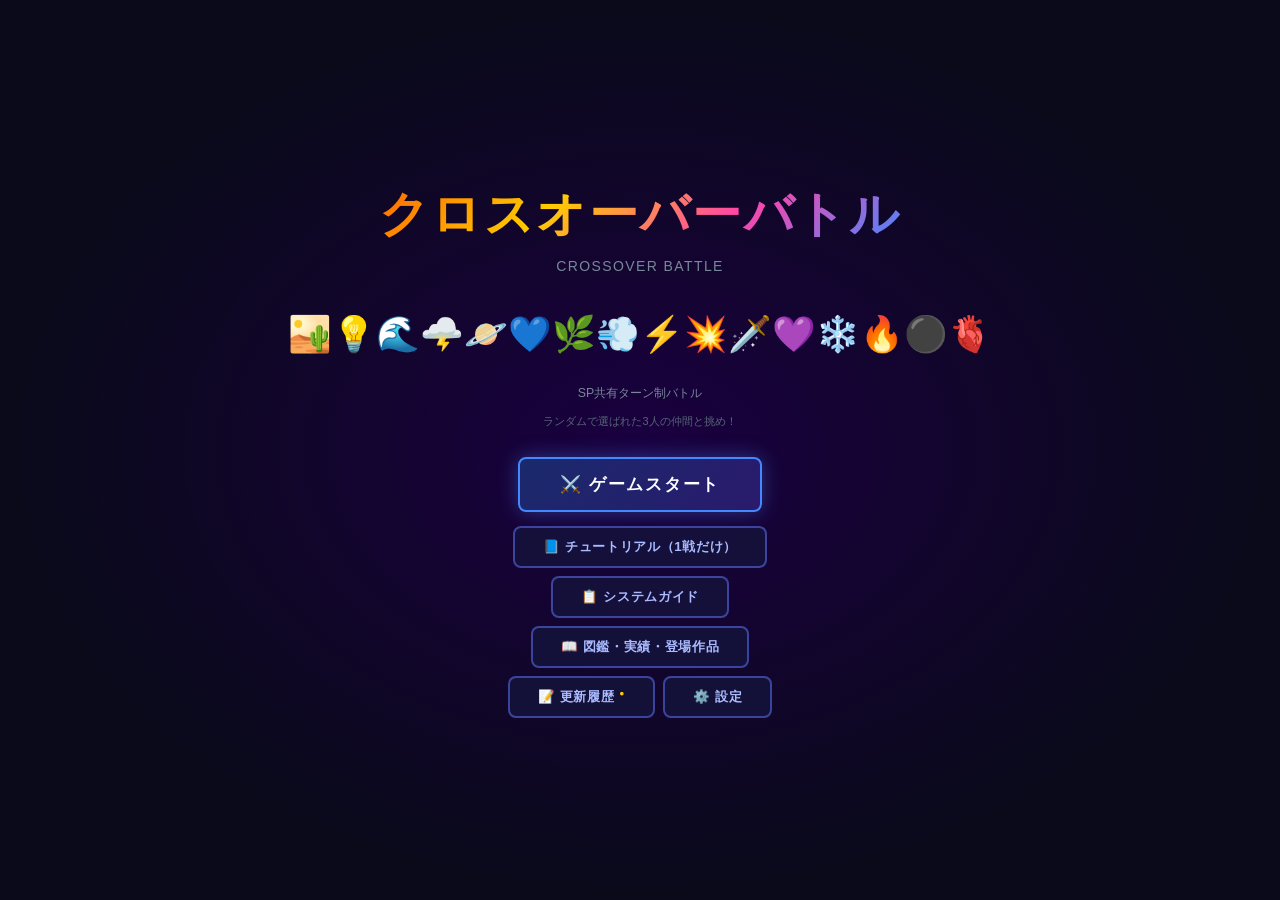
==== commit 4d8956b3: "更新履歴のスクロール時に閉じるボタンが流れる問題を直した .system-modal-box は max-height:85vh + overflow-y:auto で箱ごとスクロールするが、 その中" ====
--- a/index.html
+++ b/index.html
@@ -4,7 +4,7 @@
   <meta charset="UTF-8">
   <meta name="viewport" content="width=device-width, initial-scale=1.0">
   <title>クロスオーバーバトル</title>
-  <link rel="stylesheet" href="style.css?v=25">
+  <link rel="stylesheet" href="style.css?v=26">
 </head>
 <body>
 
@@ -314,17 +314,17 @@
 </div>
 
 <!-- Scripts (load order matters) -->
-<script src="js/patchnotes.js?v=25"></script>
-<script src="js/characters.js?v=25"></script>
-<script src="js/passives.js?v=25"></script>
-<script src="js/skills.js?v=25"></script>
-
-<script src="js/audio.js?v=25"></script>
-<script src="js/battle.js?v=25"></script>
-<script src="js/ui.js?v=25"></script>
-<script src="js/tutorial.js?v=25"></script>
-<script src="js/relics.js?v=25"></script>
-<script src="js/achievements.js?v=25"></script>
-<script src="js/main.js?v=25"></script>
+<script src="js/patchnotes.js?v=26"></script>
+<script src="js/characters.js?v=26"></script>
+<script src="js/passives.js?v=26"></script>
+<script src="js/skills.js?v=26"></script>
+
+<script src="js/audio.js?v=26"></script>
+<script src="js/battle.js?v=26"></script>
+<script src="js/ui.js?v=26"></script>
+<script src="js/tutorial.js?v=26"></script>
+<script src="js/relics.js?v=26"></script>
+<script src="js/achievements.js?v=26"></script>
+<script src="js/main.js?v=26"></script>
 </body>
 </html>
--- a/style.css
+++ b/style.css
@@ -373,6 +373,21 @@
   justify-content: center; flex-wrap: wrap;
 }
 .patch-new-dot { color: var(--neon-gold); margin-left: 5px; font-size: 0.6rem; vertical-align: super; }
+
+/* 更新履歴は増え続けるので、スクロールしても閉じるボタンと見出しが残るようにする。
+   .system-modal-box は max-height:85vh + overflow-y:auto で箱ごとスクロールする作りで、
+   その中の .system-modal-close は position:absolute。そのままだと下へスクロールした時に
+   ✕が画面外へ流れてしまう。この2つだけ sticky にして上に貼り付ける。
+   システムガイド側の見た目は変えたくないので #patch-modal に限定している */
+#patch-modal .system-modal-close {
+  position: sticky; top: 0; float: right;
+  z-index: 2; margin-top: -8px; margin-right: -6px;
+}
+#patch-modal .system-modal-title {
+  position: sticky; top: 0; z-index: 1;
+  background: var(--bg-card); padding: 4px 0 10px; margin-bottom: 10px;
+  box-shadow: 0 6px 10px -8px rgba(0,0,0,0.9);
+}
 
 .pt-release { margin-bottom: 16px; }
 .pt-head { display: flex; align-items: baseline; gap: 8px; margin-bottom: 6px;
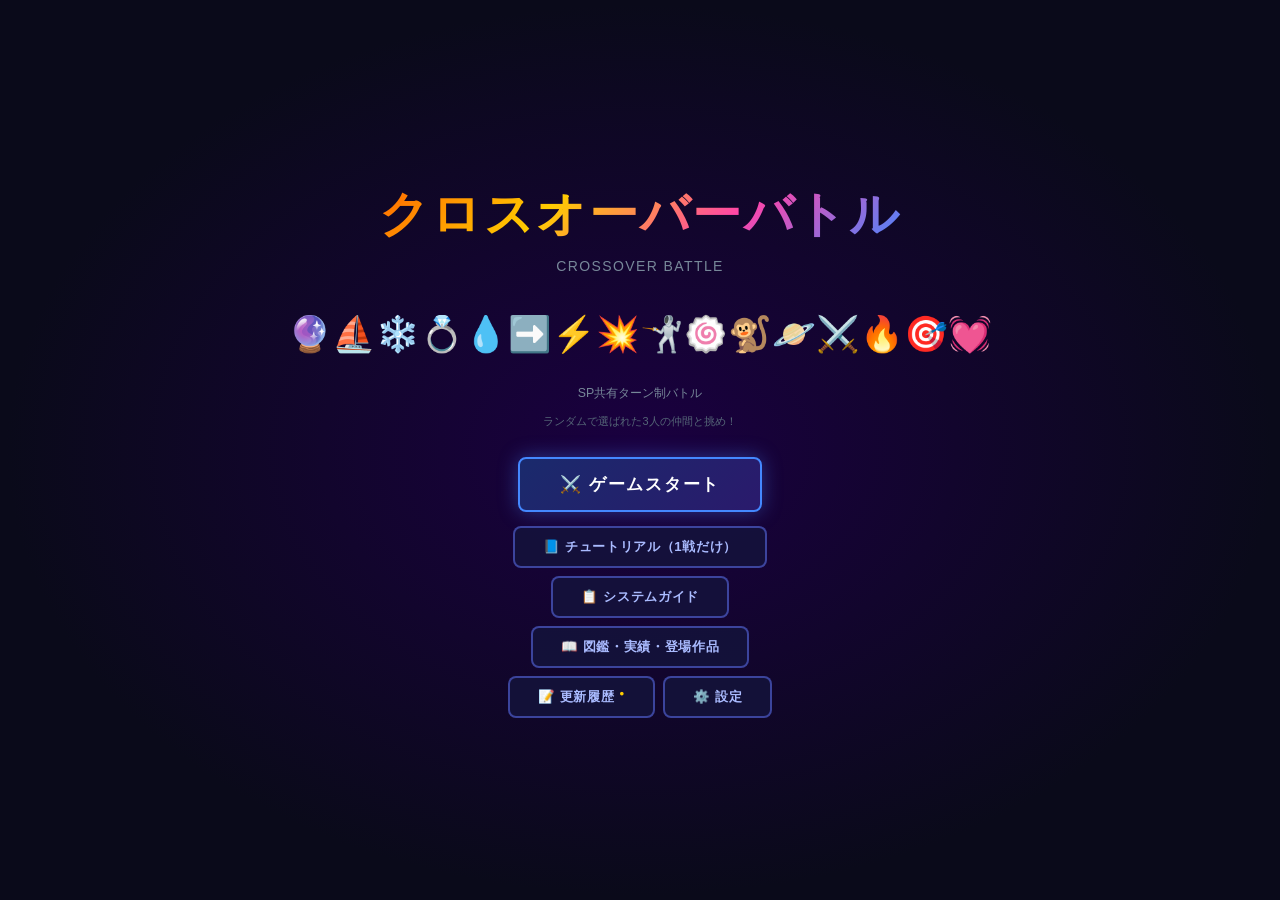
==== commit 8e1781b6: "クリア画面に1周のリザルトを追加した クリアしても「GAME CLEAR」と出てタイトルへ戻るだけで、1周の中身が何も残らなかった。 パーティ・持ち帰ったレリック・総ターン数・最大ダメージ（誰の何の技" ====
--- a/index.html
+++ b/index.html
@@ -4,7 +4,7 @@
   <meta charset="UTF-8">
   <meta name="viewport" content="width=device-width, initial-scale=1.0">
   <title>クロスオーバーバトル</title>
-  <link rel="stylesheet" href="style.css?v=26">
+  <link rel="stylesheet" href="style.css?v=27">
 </head>
 <body>
 
@@ -314,17 +314,17 @@
 </div>
 
 <!-- Scripts (load order matters) -->
-<script src="js/patchnotes.js?v=26"></script>
-<script src="js/characters.js?v=26"></script>
-<script src="js/passives.js?v=26"></script>
-<script src="js/skills.js?v=26"></script>
-
-<script src="js/audio.js?v=26"></script>
-<script src="js/battle.js?v=26"></script>
-<script src="js/ui.js?v=26"></script>
-<script src="js/tutorial.js?v=26"></script>
-<script src="js/relics.js?v=26"></script>
-<script src="js/achievements.js?v=26"></script>
-<script src="js/main.js?v=26"></script>
+<script src="js/patchnotes.js?v=27"></script>
+<script src="js/characters.js?v=27"></script>
+<script src="js/passives.js?v=27"></script>
+<script src="js/skills.js?v=27"></script>
+
+<script src="js/audio.js?v=27"></script>
+<script src="js/battle.js?v=27"></script>
+<script src="js/ui.js?v=27"></script>
+<script src="js/tutorial.js?v=27"></script>
+<script src="js/relics.js?v=27"></script>
+<script src="js/achievements.js?v=27"></script>
+<script src="js/main.js?v=27"></script>
 </body>
 </html>
--- a/style.css
+++ b/style.css
@@ -364,6 +364,23 @@
 }
 /* 撃破できるときは色を変える。数字を読まなくても「落とせる」と分かるのが狙い */
 .dmg-num-lethal { color: #ffe680; text-shadow: 0 0 calc(6px * var(--ui-scale)) rgba(255,150,0,0.85); }
+
+/* ---- クリア時の1周リザルト ---- */
+/* 通常戦のレリック入手（#result-relic）と同じ枠を使い回している */
+.rs-row {
+  display: flex; align-items: flex-start; gap: 10px;
+  padding: 7px 0; border-top: 1px solid rgba(100,120,255,0.18);
+}
+.rs-row:first-child { border-top: none; }
+.rs-key { flex: 0 0 6.6em; font-size: 0.74rem; color: var(--text-dim); padding-top: 3px; }
+.rs-val { flex: 1; display: flex; flex-wrap: wrap; align-items: baseline; gap: 5px; }
+.rs-chip {
+  font-size: 0.74rem; font-weight: 700; color: var(--text-main);
+  background: rgba(40,60,120,0.45); border-radius: 4px; padding: 3px 7px;
+}
+.rs-big  { font-size: 1.25rem; font-weight: 900; color: var(--neon-gold); line-height: 1; }
+.rs-sub  { font-size: 0.7rem; color: var(--text-dim); }
+.rs-none { font-size: 0.74rem; color: var(--text-dim); }
 
 /* ---- 更新履歴 ---- */
 /* 更新履歴と設定を最後の1行に横並びで置く。縦に6段積むとスタートボタンが埋もれるため。
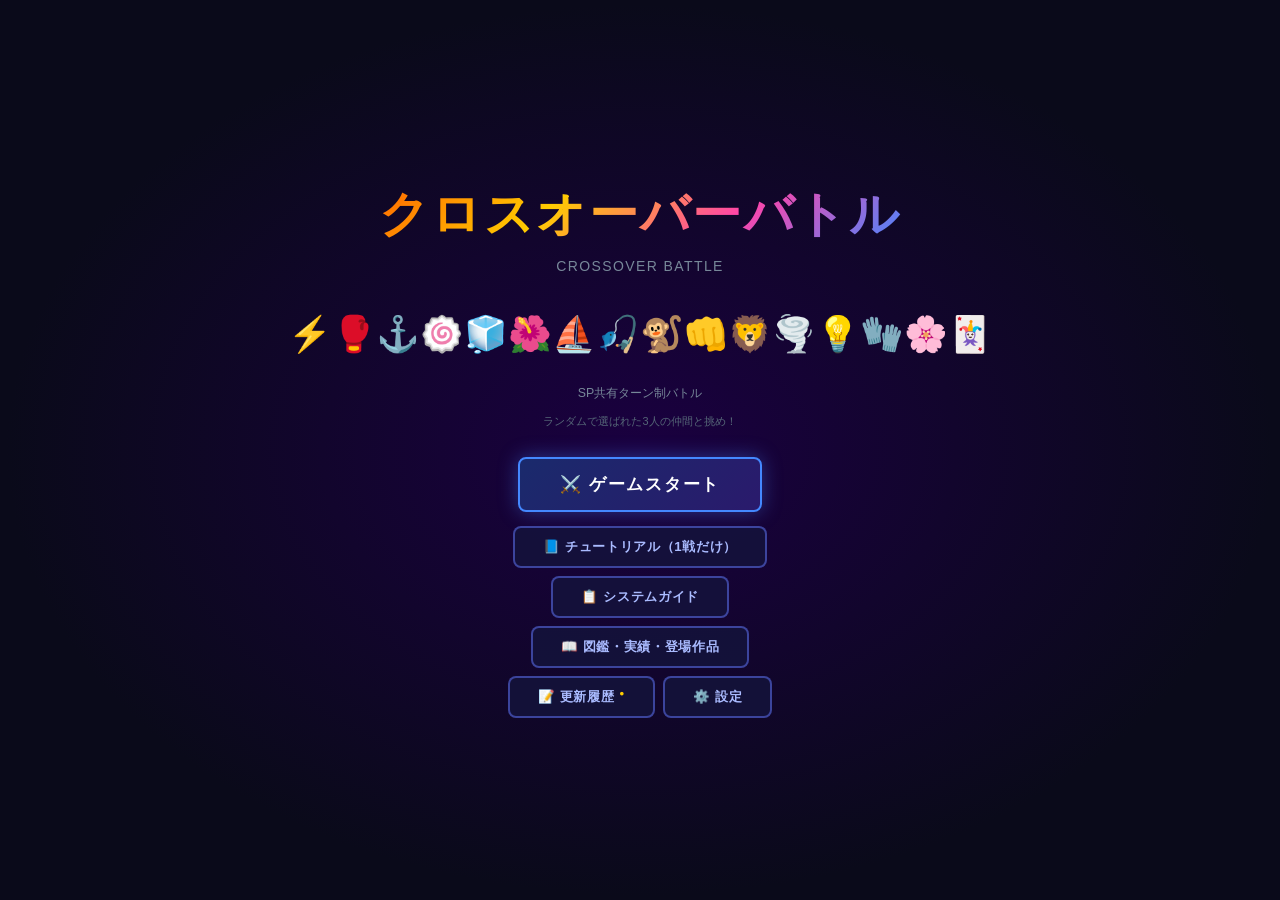
==== commit 59e04aa5: "最大ダメージの集計と大技の判定を直した リザルトと実績の「最大ダメージ」に1ヒットぶんの値を渡していた。 セイクリッドアロー（22x5）が「22」として記録されるなど、連続ヒット技が まったく評価され" ====
--- a/index.html
+++ b/index.html
@@ -4,7 +4,7 @@
   <meta charset="UTF-8">
   <meta name="viewport" content="width=device-width, initial-scale=1.0">
   <title>クロスオーバーバトル</title>
-  <link rel="stylesheet" href="style.css?v=27">
+  <link rel="stylesheet" href="style.css?v=28">
 </head>
 <body>
 
@@ -314,17 +314,17 @@
 </div>
 
 <!-- Scripts (load order matters) -->
-<script src="js/patchnotes.js?v=27"></script>
-<script src="js/characters.js?v=27"></script>
-<script src="js/passives.js?v=27"></script>
-<script src="js/skills.js?v=27"></script>
-
-<script src="js/audio.js?v=27"></script>
-<script src="js/battle.js?v=27"></script>
-<script src="js/ui.js?v=27"></script>
-<script src="js/tutorial.js?v=27"></script>
-<script src="js/relics.js?v=27"></script>
-<script src="js/achievements.js?v=27"></script>
-<script src="js/main.js?v=27"></script>
+<script src="js/patchnotes.js?v=28"></script>
+<script src="js/characters.js?v=28"></script>
+<script src="js/passives.js?v=28"></script>
+<script src="js/skills.js?v=28"></script>
+
+<script src="js/audio.js?v=28"></script>
+<script src="js/battle.js?v=28"></script>
+<script src="js/ui.js?v=28"></script>
+<script src="js/tutorial.js?v=28"></script>
+<script src="js/relics.js?v=28"></script>
+<script src="js/achievements.js?v=28"></script>
+<script src="js/main.js?v=28"></script>
 </body>
 </html>
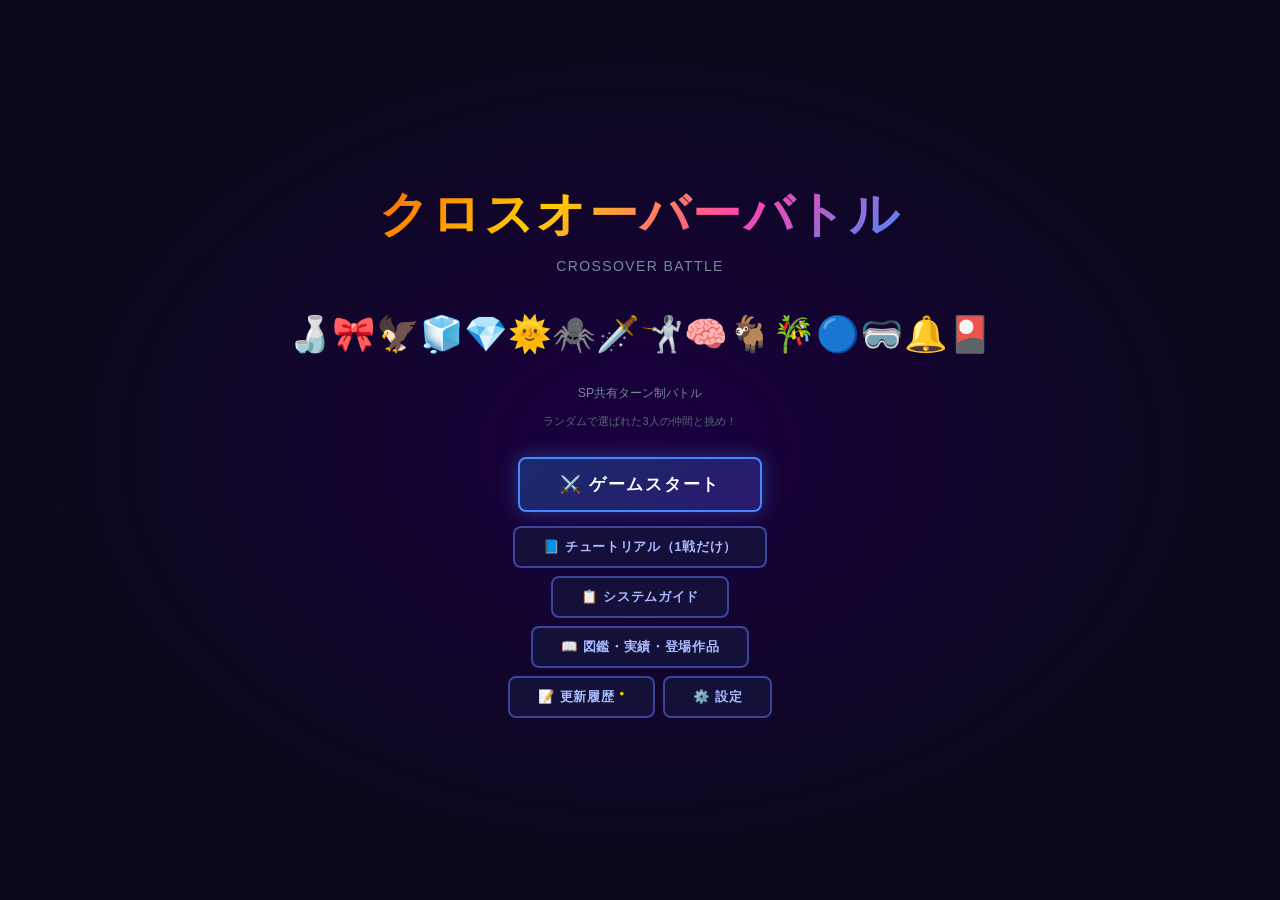
==== commit 86924652: "レオリオ・ネテロ会長・石田雨竜を追加し、乙骨を強化した HUNTER×HUNTERを4→6体、BLEACHを6→7体にした。 どちらもアタッカー偏重で支援役が不在だったため、レオリオと石田を サポータ" ====
--- a/index.html
+++ b/index.html
@@ -4,7 +4,7 @@
   <meta charset="UTF-8">
   <meta name="viewport" content="width=device-width, initial-scale=1.0">
   <title>クロスオーバーバトル</title>
-  <link rel="stylesheet" href="style.css?v=28">
+  <link rel="stylesheet" href="style.css?v=29">
 </head>
 <body>
 
@@ -314,17 +314,17 @@
 </div>
 
 <!-- Scripts (load order matters) -->
-<script src="js/patchnotes.js?v=28"></script>
-<script src="js/characters.js?v=28"></script>
-<script src="js/passives.js?v=28"></script>
-<script src="js/skills.js?v=28"></script>
-
-<script src="js/audio.js?v=28"></script>
-<script src="js/battle.js?v=28"></script>
-<script src="js/ui.js?v=28"></script>
-<script src="js/tutorial.js?v=28"></script>
-<script src="js/relics.js?v=28"></script>
-<script src="js/achievements.js?v=28"></script>
-<script src="js/main.js?v=28"></script>
+<script src="js/patchnotes.js?v=29"></script>
+<script src="js/characters.js?v=29"></script>
+<script src="js/passives.js?v=29"></script>
+<script src="js/skills.js?v=29"></script>
+
+<script src="js/audio.js?v=29"></script>
+<script src="js/battle.js?v=29"></script>
+<script src="js/ui.js?v=29"></script>
+<script src="js/tutorial.js?v=29"></script>
+<script src="js/relics.js?v=29"></script>
+<script src="js/achievements.js?v=29"></script>
+<script src="js/main.js?v=29"></script>
 </body>
 </html>
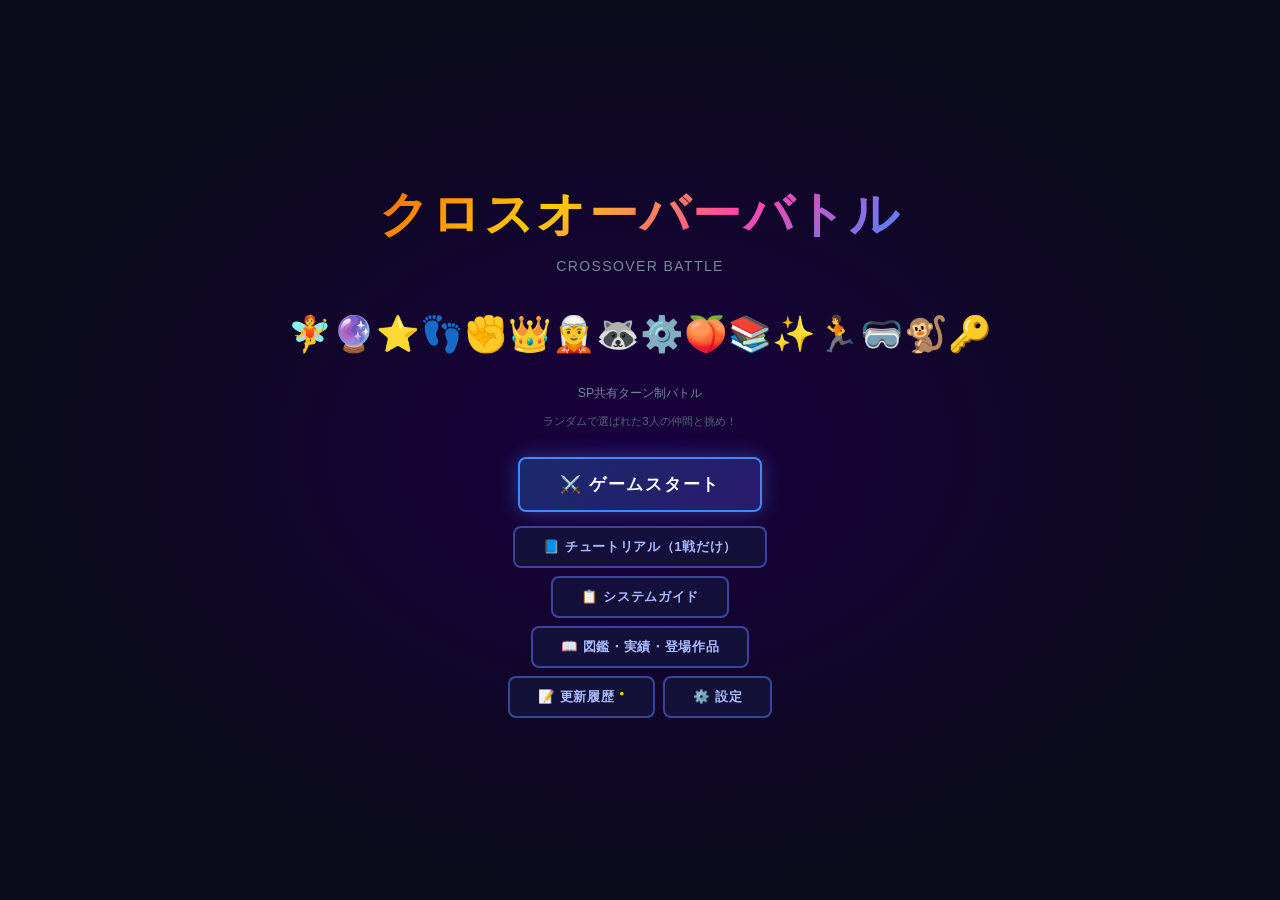
==== commit 27122333: "タイトル画面にBGMをつけ、SRPGの土台を置いた タイトルBGMは audio.js に _scheduleTitleBGM として実装されていたが、 startBGM(type, isTitle)" ====
--- a/index.html
+++ b/index.html
@@ -4,7 +4,7 @@
   <meta charset="UTF-8">
   <meta name="viewport" content="width=device-width, initial-scale=1.0">
   <title>クロスオーバーバトル</title>
-  <link rel="stylesheet" href="style.css?v=29">
+  <link rel="stylesheet" href="style.css?v=30">
 </head>
 <body>
 
@@ -314,17 +314,17 @@
 </div>
 
 <!-- Scripts (load order matters) -->
-<script src="js/patchnotes.js?v=29"></script>
-<script src="js/characters.js?v=29"></script>
-<script src="js/passives.js?v=29"></script>
-<script src="js/skills.js?v=29"></script>
-
-<script src="js/audio.js?v=29"></script>
-<script src="js/battle.js?v=29"></script>
-<script src="js/ui.js?v=29"></script>
-<script src="js/tutorial.js?v=29"></script>
-<script src="js/relics.js?v=29"></script>
-<script src="js/achievements.js?v=29"></script>
-<script src="js/main.js?v=29"></script>
+<script src="js/patchnotes.js?v=30"></script>
+<script src="js/characters.js?v=30"></script>
+<script src="js/passives.js?v=30"></script>
+<script src="js/skills.js?v=30"></script>
+
+<script src="js/audio.js?v=30"></script>
+<script src="js/battle.js?v=30"></script>
+<script src="js/ui.js?v=30"></script>
+<script src="js/tutorial.js?v=30"></script>
+<script src="js/relics.js?v=30"></script>
+<script src="js/achievements.js?v=30"></script>
+<script src="js/main.js?v=30"></script>
 </body>
 </html>
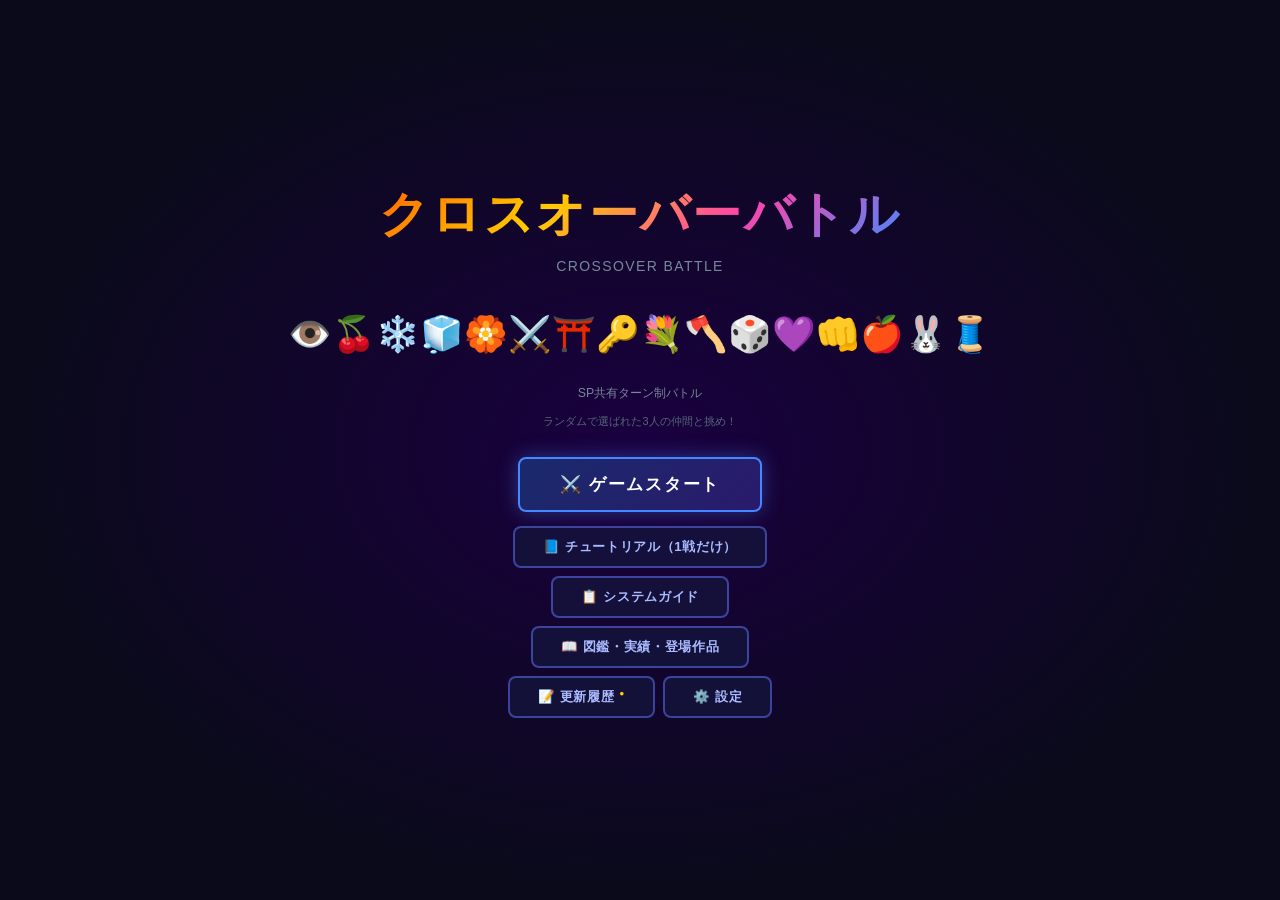
==== commit 7e877e77: "アリス・シンセシス・サーティを追加し、シールドのゲージを直した SAOを5→6体に。既存5体はアタッカー3・ストライカー1・サポーター1で、 整合騎士のアリスがSAO唯一のタンクになる。金木犀の剣と黄" ====
--- a/index.html
+++ b/index.html
@@ -4,7 +4,7 @@
   <meta charset="UTF-8">
   <meta name="viewport" content="width=device-width, initial-scale=1.0">
   <title>クロスオーバーバトル</title>
-  <link rel="stylesheet" href="style.css?v=30">
+  <link rel="stylesheet" href="style.css?v=31">
 </head>
 <body>
 
@@ -314,17 +314,17 @@
 </div>
 
 <!-- Scripts (load order matters) -->
-<script src="js/patchnotes.js?v=30"></script>
-<script src="js/characters.js?v=30"></script>
-<script src="js/passives.js?v=30"></script>
-<script src="js/skills.js?v=30"></script>
-
-<script src="js/audio.js?v=30"></script>
-<script src="js/battle.js?v=30"></script>
-<script src="js/ui.js?v=30"></script>
-<script src="js/tutorial.js?v=30"></script>
-<script src="js/relics.js?v=30"></script>
-<script src="js/achievements.js?v=30"></script>
-<script src="js/main.js?v=30"></script>
+<script src="js/patchnotes.js?v=31"></script>
+<script src="js/characters.js?v=31"></script>
+<script src="js/passives.js?v=31"></script>
+<script src="js/skills.js?v=31"></script>
+
+<script src="js/audio.js?v=31"></script>
+<script src="js/battle.js?v=31"></script>
+<script src="js/ui.js?v=31"></script>
+<script src="js/tutorial.js?v=31"></script>
+<script src="js/relics.js?v=31"></script>
+<script src="js/achievements.js?v=31"></script>
+<script src="js/main.js?v=31"></script>
 </body>
 </html>
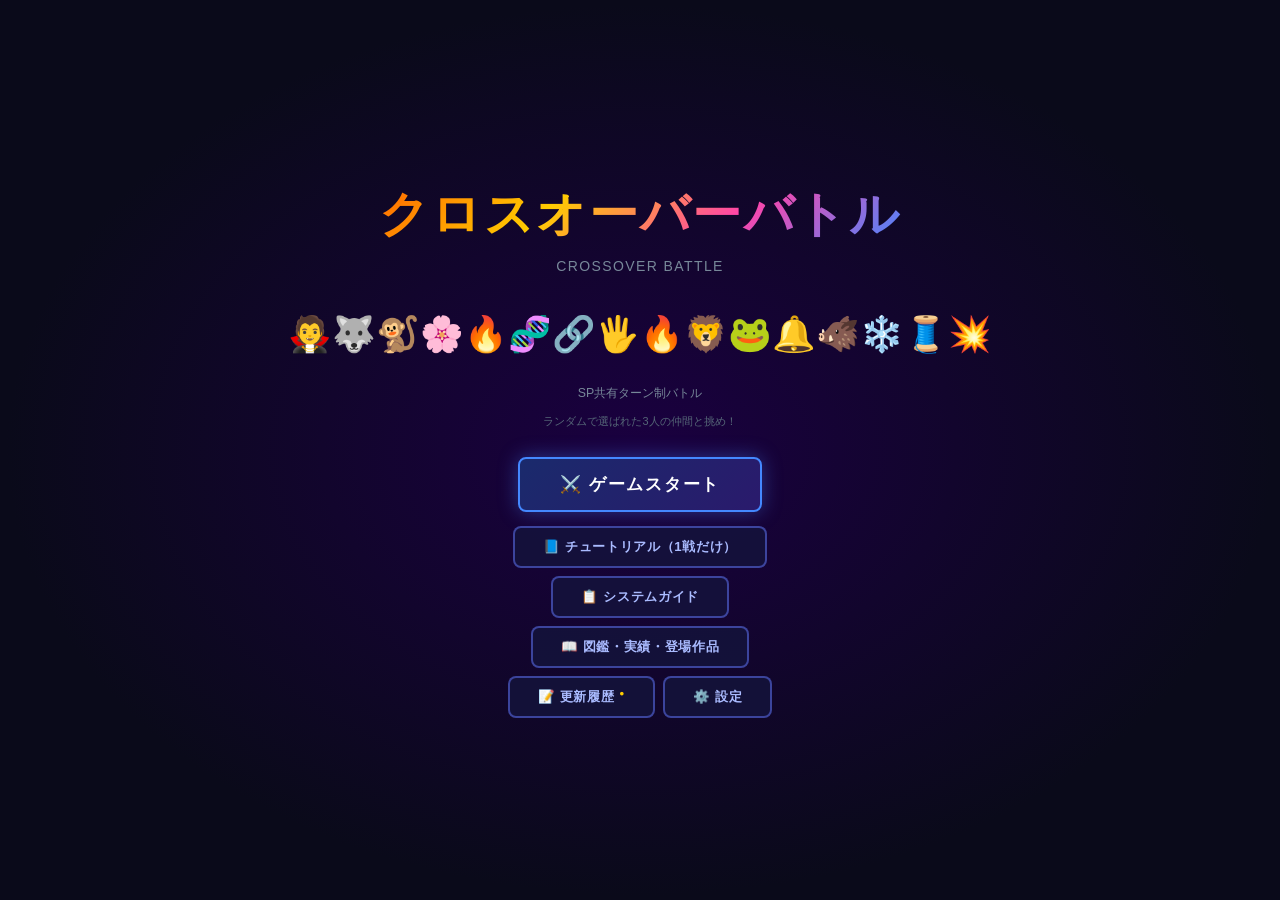
==== commit 82240f3e: "Re:ゼロ勢を原作に合わせて作り直し、ガーフィールを追加した アニメを見た上での全面的な見直し。6→7体。  エミリア: パッシブが「毎T味方全体3%回復」だったが、原作で回復魔法を 使わないので「大" ====
--- a/index.html
+++ b/index.html
@@ -4,7 +4,7 @@
   <meta charset="UTF-8">
   <meta name="viewport" content="width=device-width, initial-scale=1.0">
   <title>クロスオーバーバトル</title>
-  <link rel="stylesheet" href="style.css?v=31">
+  <link rel="stylesheet" href="style.css?v=32">
 </head>
 <body>
 
@@ -314,17 +314,17 @@
 </div>
 
 <!-- Scripts (load order matters) -->
-<script src="js/patchnotes.js?v=31"></script>
-<script src="js/characters.js?v=31"></script>
-<script src="js/passives.js?v=31"></script>
-<script src="js/skills.js?v=31"></script>
-
-<script src="js/audio.js?v=31"></script>
-<script src="js/battle.js?v=31"></script>
-<script src="js/ui.js?v=31"></script>
-<script src="js/tutorial.js?v=31"></script>
-<script src="js/relics.js?v=31"></script>
-<script src="js/achievements.js?v=31"></script>
-<script src="js/main.js?v=31"></script>
+<script src="js/patchnotes.js?v=32"></script>
+<script src="js/characters.js?v=32"></script>
+<script src="js/passives.js?v=32"></script>
+<script src="js/skills.js?v=32"></script>
+
+<script src="js/audio.js?v=32"></script>
+<script src="js/battle.js?v=32"></script>
+<script src="js/ui.js?v=32"></script>
+<script src="js/tutorial.js?v=32"></script>
+<script src="js/relics.js?v=32"></script>
+<script src="js/achievements.js?v=32"></script>
+<script src="js/main.js?v=32"></script>
 </body>
 </html>
